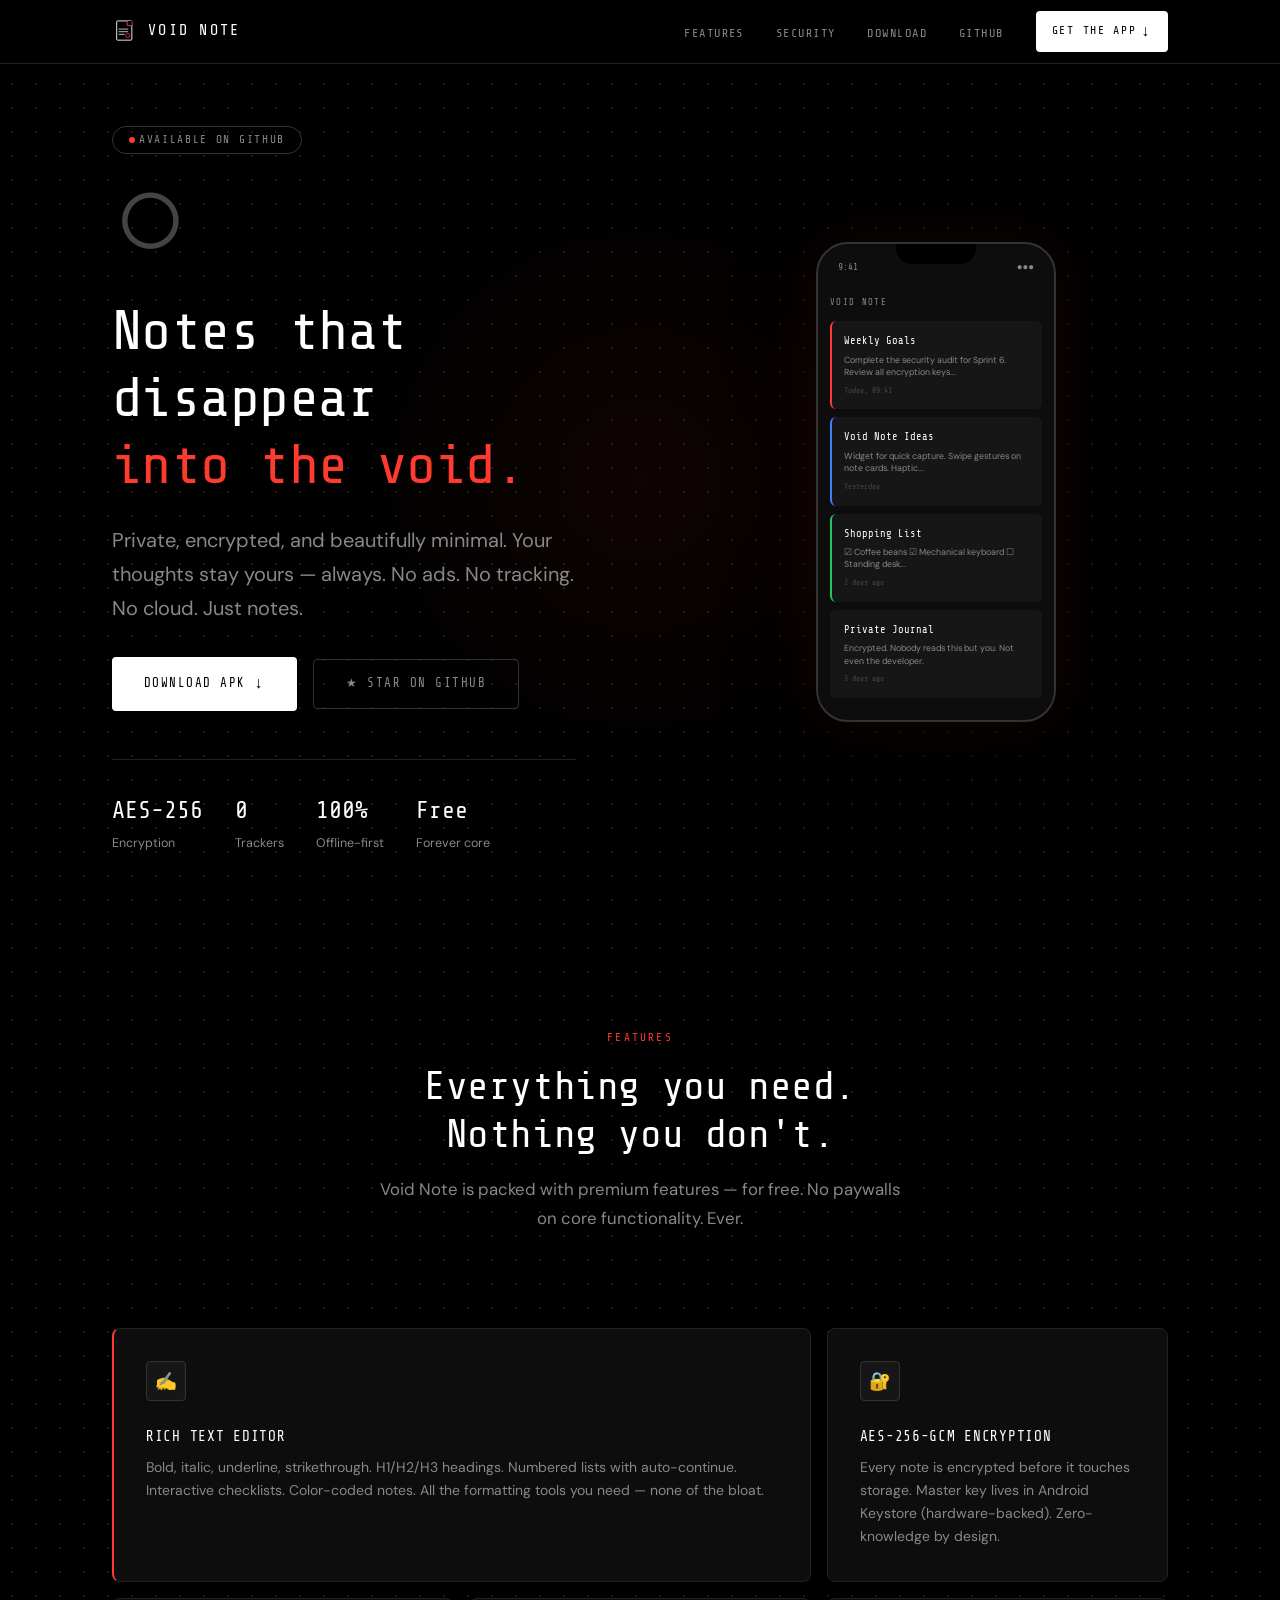
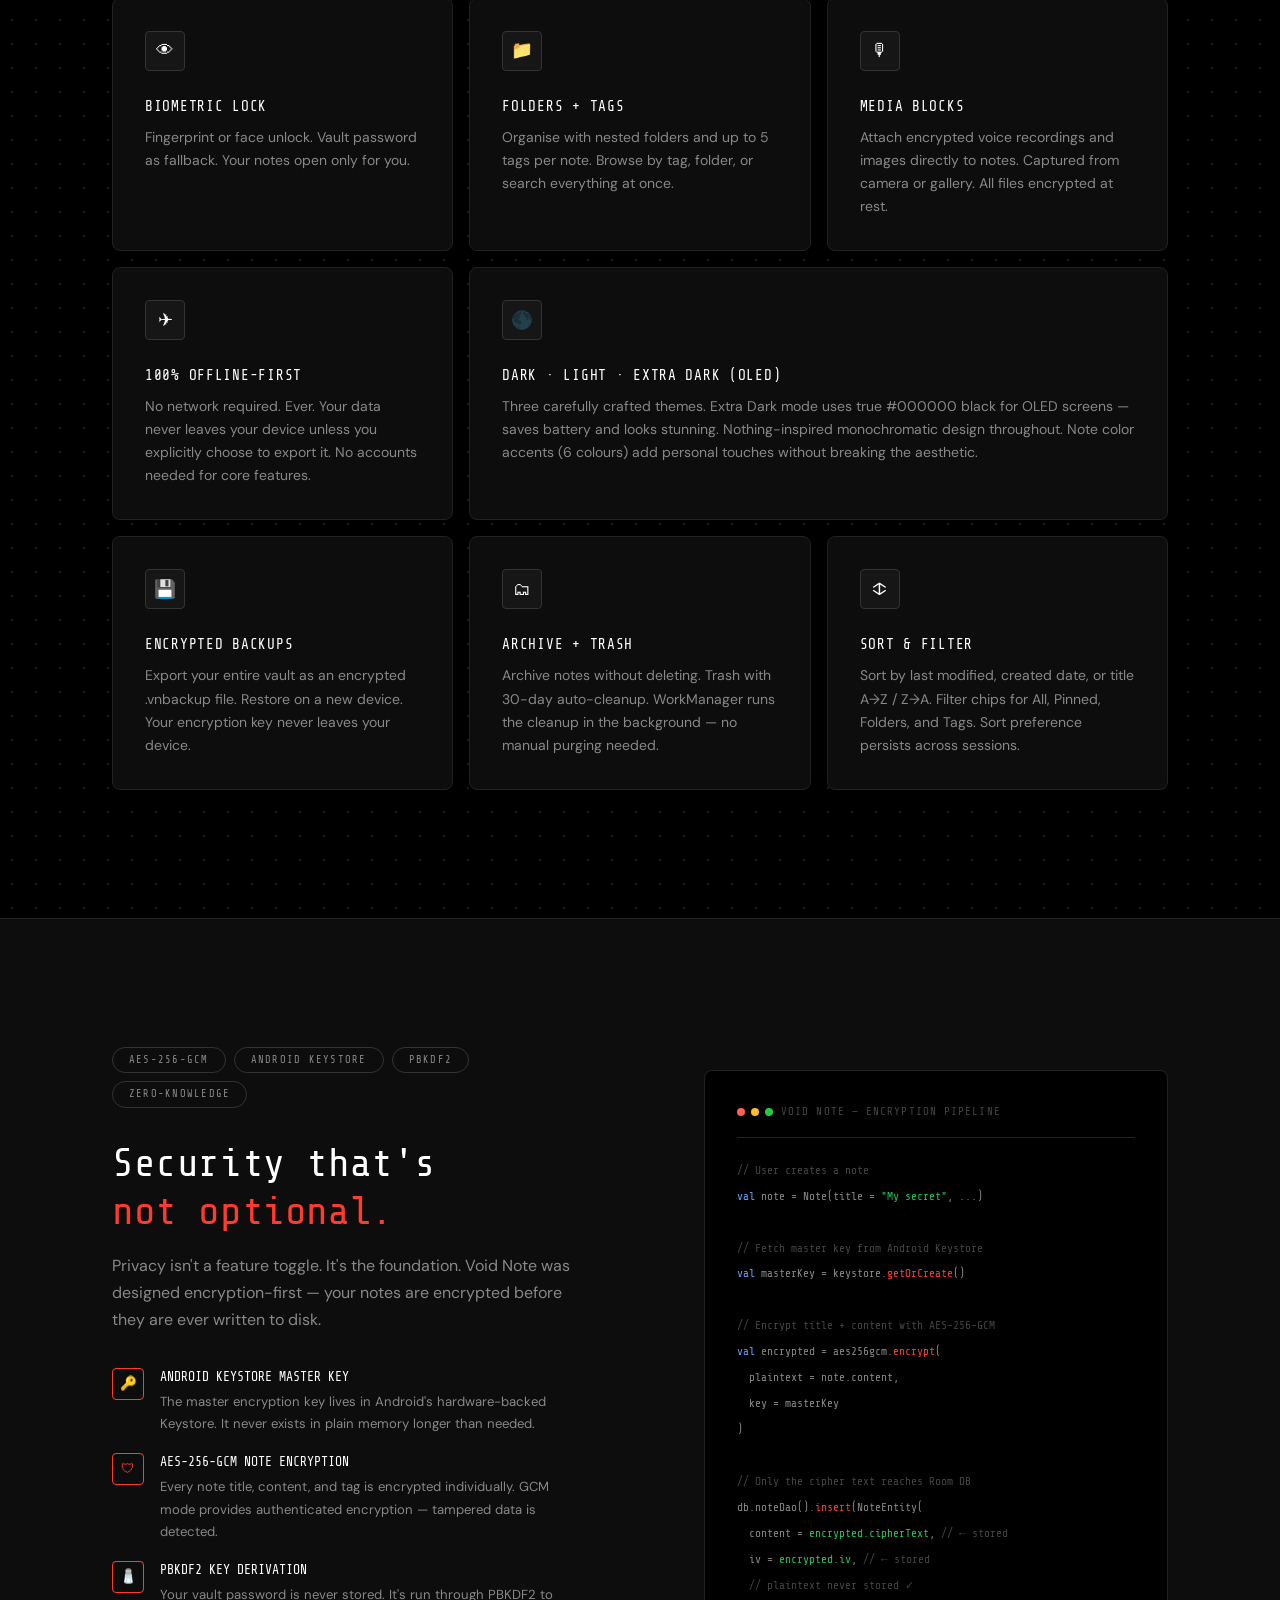
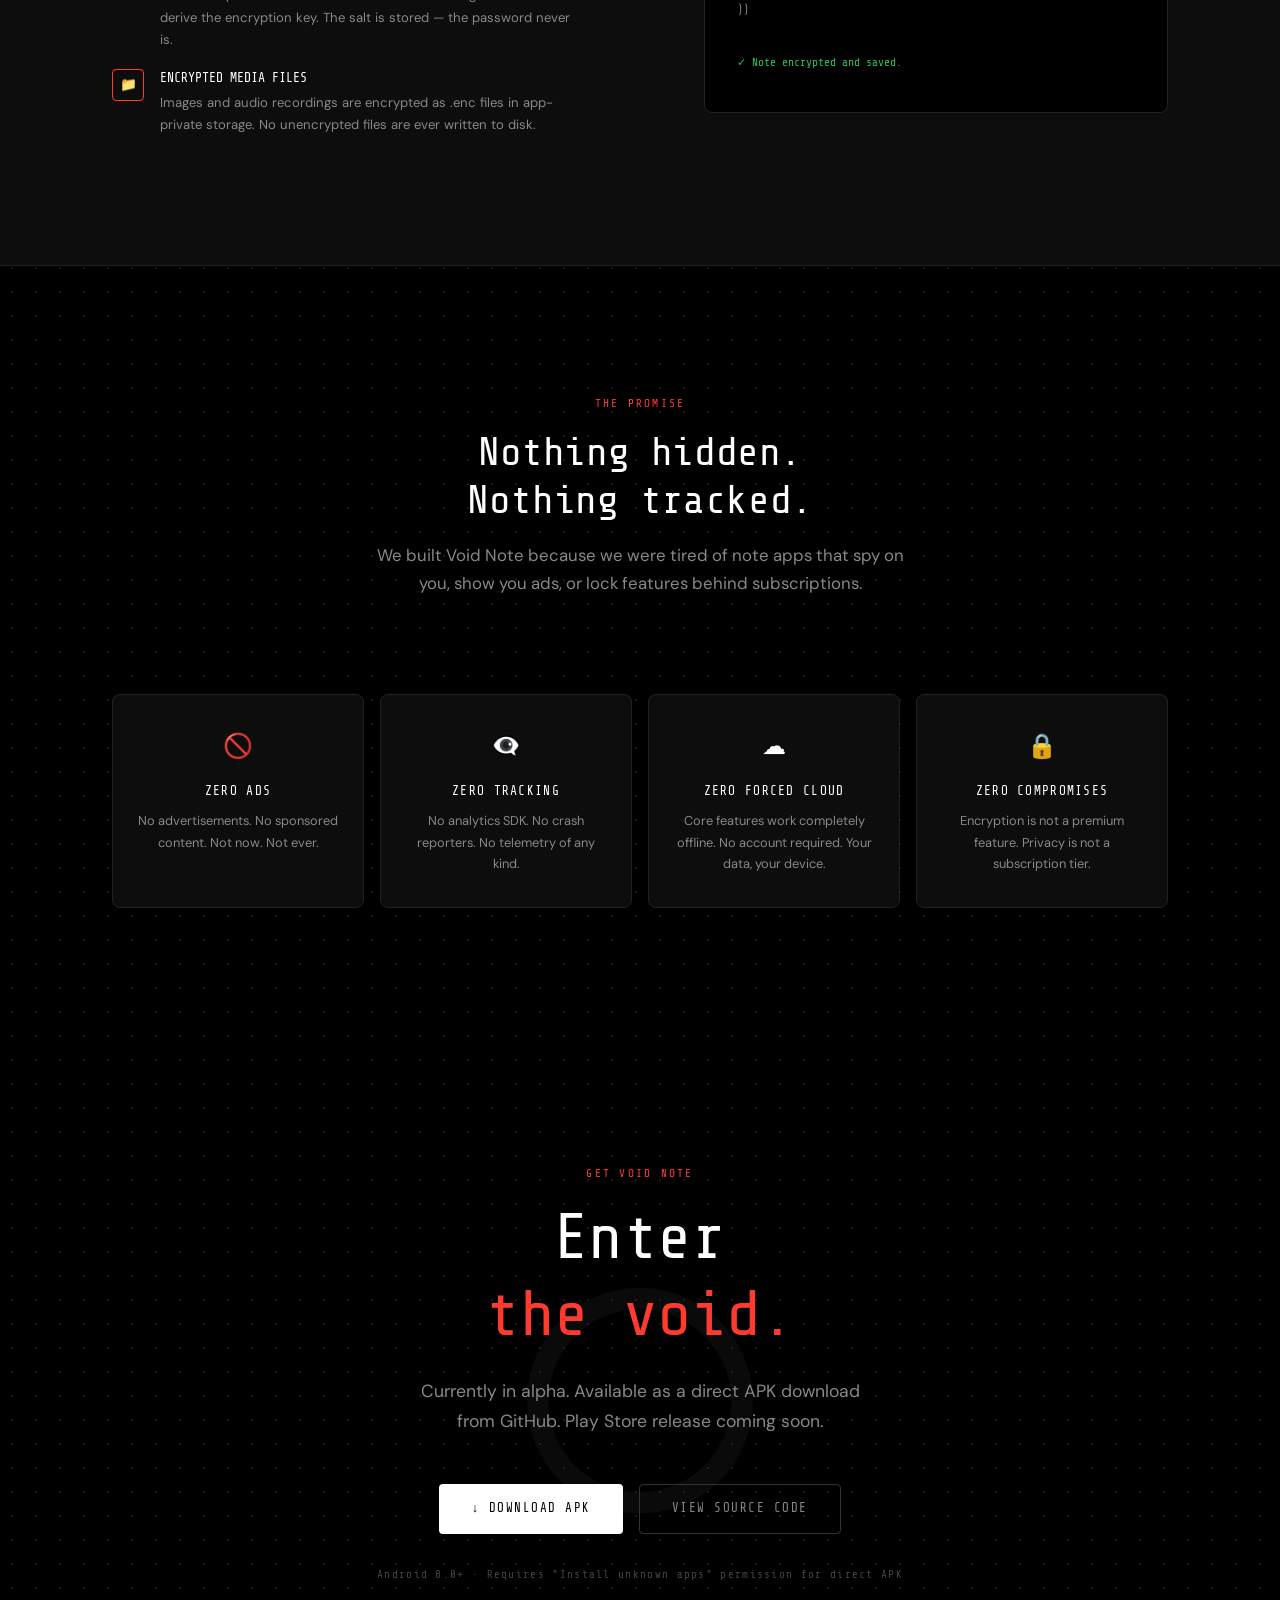
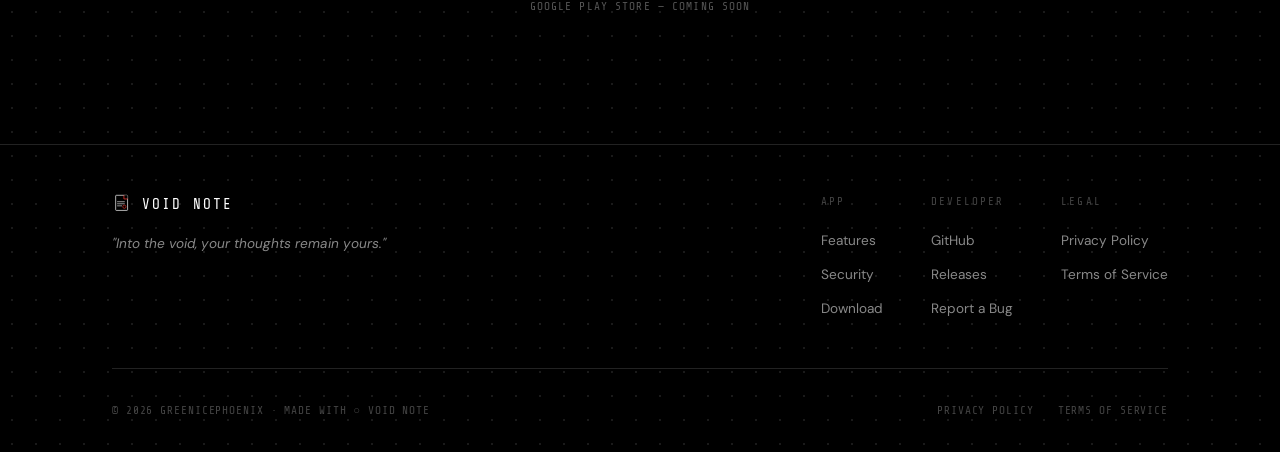
==== docs/index.html @ 7d229df0 "sprint9: Bug B6, B7 & B8 fixed" ====
<!DOCTYPE html>
<html lang="en">
<head>
  <!--
    VOID NOTE — Landing Page
    Author: GreenIcePhoenix
    Package: com.greenicephoenix.voidnote
    
    Design: Nothing-inspired — pure black, monochromatic, dot matrix headings.
    Font strategy:
      - Share Tech Mono (Google Fonts, free) → dot matrix heading aesthetic
      - DM Sans (Google Fonts, free) → clean readable body text
  -->
  <meta charset="UTF-8">
  <meta name="viewport" content="width=device-width, initial-scale=1.0">

  <!-- SEO: These are what appear in Google results -->
  <title>Void Note — Private, Encrypted Notes for Android</title>
  <meta name="description" content="Notes that disappear into the void. Secure, minimal, yours. AES-256 encrypted note-taking app with Nothing-inspired design. No ads. No tracking. Ever.">
  <meta name="keywords" content="encrypted notes, private notes, android notes app, secure notes, offline notes, void note">
  <meta name="author" content="GreenIcePhoenix">

  <!-- Open Graph: Controls how links look when shared on Twitter, WhatsApp, etc. -->
  <meta property="og:title" content="Void Note — Private, Encrypted Notes">
  <meta property="og:description" content="Notes that disappear into the void. AES-256 encrypted, zero tracking, minimal design.">
  <meta property="og:type" content="website">
  <meta property="og:url" content="https://voidnote.app">
  <!-- og:image — add a real screenshot later for better social sharing -->
  <!-- <meta property="og:image" content="https://voidnote.app/assets/og-image.png"> -->

  <!-- Theme color: sets the browser chrome color on Android -->
  <meta name="theme-color" content="#000000">

  <!-- Canonical URL: tells search engines the "official" URL to avoid duplicate content -->
  <link rel="canonical" href="https://voidnote.app">

  <!-- Fonts from Google Fonts — Share Tech Mono for dot matrix headings, DM Sans for body -->
  <link rel="preconnect" href="https://fonts.googleapis.com">
  <link rel="preconnect" href="https://fonts.gstatic.com" crossorigin>
  <link href="https://fonts.googleapis.com/css2?family=Share+Tech+Mono&family=DM+Sans:ital,opsz,wght@0,9..40,300;0,9..40,400;0,9..40,500;1,9..40,300&display=swap" rel="stylesheet">

  <!-- Our main stylesheet -->
  <link rel="stylesheet" href="style.css">
</head>
<body>

<!-- ================================================================
     NAVIGATION
     Fixed top bar. Blurs background content behind it (glassmorphism).
     ================================================================ -->
<nav class="nav" role="navigation" aria-label="Main navigation">
  <div class="nav__inner">

    <!-- Logo: Document icon + "VOID NOTE" text -->
    <a href="/" class="nav__logo" aria-label="Void Note home">
      <svg width="28" height="28" viewBox="0 0 96 96" fill="none" xmlns="http://www.w3.org/2000/svg" aria-hidden="true">
        <rect x="16" y="10" width="52" height="66" rx="3" fill="none" stroke="#FFFFFF" stroke-width="3"/>
        <polygon points="52,10 68,10 68,26" fill="#000000"/>
        <polyline points="52,10 52,26 68,26" fill="none" stroke="#FF3B30" stroke-width="3"/>
        <line x1="24" y1="38" x2="54" y2="38" stroke="#FFFFFF" stroke-width="2.5" stroke-linecap="round"/>
        <line x1="24" y1="47" x2="54" y2="47" stroke="#FFFFFF" stroke-width="2.5" stroke-linecap="round"/>
        <line x1="24" y1="56" x2="42" y2="56" stroke="#FFFFFF" stroke-width="2.5" stroke-linecap="round"/>
        <circle cx="54" cy="60" r="7" fill="none" stroke="#FF3B30" stroke-width="2.5"/>
      </svg>
      <span class="nav__logo-text">VOID NOTE</span>
    </a>

    <!-- Desktop nav links + CTA -->
    <ul class="nav__links" id="nav-links" role="list">
      <li><a href="#features" class="nav__link">FEATURES</a></li>
      <li><a href="#security" class="nav__link">SECURITY</a></li>
      <li><a href="#download" class="nav__link">DOWNLOAD</a></li>
      <li>
        <a href="https://github.com/NRoy9/VoidNote"
           class="nav__link"
           target="_blank"
           rel="noopener noreferrer">GITHUB</a>
      </li>
      <li>
        <a href="#download" class="nav__cta">
          GET THE APP <span class="btn__arrow">↓</span>
        </a>
      </li>
    </ul>

    <!-- Hamburger button — visible on mobile only -->
    <button class="nav__hamburger"
            id="hamburger"
            aria-label="Toggle menu"
            aria-expanded="false"
            aria-controls="nav-links">
      <span></span>
      <span></span>
      <span></span>
    </button>
  </div>
</nav>


<!-- ================================================================
     HERO SECTION
     The first thing users see. Communicates the core value proposition
     in under 5 seconds: private, minimal, beautiful.
     ================================================================ -->
<section class="hero" id="home">
  <div class="hero__inner">

    <!-- Left: Text content -->
    <div class="hero__content">

      <!-- "Alpha" status badge — honest about app maturity -->
      <div class="hero__eyebrow">
          <span class="badge">
            <span class="dot" aria-hidden="true"></span>
            <span id="hero-version-badge">LOADING...</span>
          </span>
      </div>

      <!-- Void symbol then headline -->
      <h1 class="hero__title">
        <span class="hero__void-symbol" aria-hidden="true">○</span>
        Notes that<br>disappear<br><span class="text-accent">into the void.</span>
      </h1>

      <p class="hero__tagline">
        Private, encrypted, and beautifully minimal.
        Your thoughts stay yours — always.
        No ads. No tracking. No cloud. Just notes.
      </p>

      <!-- Primary CTA + secondary GitHub link -->
      <div class="hero__actions">
        <a href="#download" class="btn btn--primary">
          DOWNLOAD APK <span class="btn__arrow">↓</span>
        </a>
        <a href="https://github.com/NRoy9/VoidNote"
           class="btn btn--ghost"
           target="_blank"
           rel="noopener noreferrer">
          ★ STAR ON GITHUB
        </a>
      </div>

      <!-- Trust stats -->
      <div class="hero__stats">
        <div>
          <div class="hero__stat-value">AES-256</div>
          <div class="hero__stat-label">Encryption</div>
        </div>
        <div>
          <div class="hero__stat-value">0</div>
          <div class="hero__stat-label">Trackers</div>
        </div>
        <div>
          <div class="hero__stat-value">100%</div>
          <div class="hero__stat-label">Offline-first</div>
        </div>
        <div>
          <div class="hero__stat-value">Free</div>
          <div class="hero__stat-label">Forever core</div>
        </div>
      </div>
    </div>

    <!-- Right: CSS phone mockup — shows what the app looks like -->
    <div class="hero__visual" aria-hidden="true">
      <div class="phone-mockup">
        <div class="phone-mockup__notch"></div>
        <div class="phone-mockup__status">
          <span>9:41</span>
          <span>●●●</span>
        </div>

        <!-- Simulated note list in the phone -->
        <div class="phone-mockup__content">
          <div style="font-family: 'Share Tech Mono', monospace; font-size: 0.55rem; letter-spacing: 0.15em; color: #888; margin-bottom: 8px; padding: 4px 0;">VOID NOTE</div>

          <div class="phone-note phone-note--accent">
            <div class="phone-note__title">Weekly Goals</div>
            <div class="phone-note__preview">Complete the security audit for Sprint 6. Review all encryption keys...</div>
            <div class="phone-note__meta">
              <span class="phone-note__time">Today, 09:41</span>
            </div>
          </div>

          <div class="phone-note phone-note--blue">
            <div class="phone-note__title">Void Note Ideas</div>
            <div class="phone-note__preview">Widget for quick capture. Swipe gestures on note cards. Haptic...</div>
            <div class="phone-note__meta">
              <span class="phone-note__time">Yesterday</span>
            </div>
          </div>

          <div class="phone-note phone-note--green">
            <div class="phone-note__title">Shopping List</div>
            <div class="phone-note__preview">☑ Coffee beans  ☑ Mechanical keyboard  ☐ Standing desk...</div>
            <div class="phone-note__meta">
              <span class="phone-note__time">2 days ago</span>
            </div>
          </div>

          <div class="phone-note">
            <div class="phone-note__title">Private Journal</div>
            <div class="phone-note__preview">Encrypted. Nobody reads this but you. Not even the developer.</div>
            <div class="phone-note__meta">
              <span class="phone-note__time">3 days ago</span>
            </div>
          </div>
        </div>
      </div>
    </div>

  </div>
</section>


<!-- ================================================================
     FEATURES SECTION
     A 3-column grid of feature cards covering the main app features.
     ================================================================ -->
<section class="section features" id="features">
  <div class="container">

    <div class="section__header">
      <p class="label section__label">FEATURES</p>
      <h2 class="section__title">Everything you need.<br>Nothing you don't.</h2>
      <p class="section__subtitle">
        Void Note is packed with premium features — for free.
        No paywalls on core functionality. Ever.
      </p>
    </div>

    <div class="features__grid">

      <!-- Wide card: Rich text editor -->
      <div class="feature-card feature-card--wide feature-card--highlighted animate-in">
        <div class="feature-card__icon">✍</div>
        <div class="feature-card__title">RICH TEXT EDITOR</div>
        <p class="feature-card__desc">
          Bold, italic, underline, strikethrough. H1/H2/H3 headings.
          Numbered lists with auto-continue. Interactive checklists.
          Color-coded notes. All the formatting tools you need — none of the bloat.
        </p>
      </div>

      <!-- AES Encryption -->
      <div class="feature-card animate-in">
        <div class="feature-card__icon">🔐</div>
        <div class="feature-card__title">AES-256-GCM ENCRYPTION</div>
        <p class="feature-card__desc">
          Every note is encrypted before it touches storage.
          Master key lives in Android Keystore (hardware-backed).
          Zero-knowledge by design.
        </p>
      </div>

      <!-- Biometric -->
      <div class="feature-card animate-in">
        <div class="feature-card__icon">👁</div>
        <div class="feature-card__title">BIOMETRIC LOCK</div>
        <p class="feature-card__desc">
          Fingerprint or face unlock. Vault password as fallback.
          Your notes open only for you.
        </p>
      </div>

      <!-- Folders + Tags -->
      <div class="feature-card animate-in">
        <div class="feature-card__icon">📁</div>
        <div class="feature-card__title">FOLDERS + TAGS</div>
        <p class="feature-card__desc">
          Organise with nested folders and up to 5 tags per note.
          Browse by tag, folder, or search everything at once.
        </p>
      </div>

      <!-- Media blocks -->
      <div class="feature-card animate-in">
        <div class="feature-card__icon">🎙</div>
        <div class="feature-card__title">MEDIA BLOCKS</div>
        <p class="feature-card__desc">
          Attach encrypted voice recordings and images directly to notes.
          Captured from camera or gallery. All files encrypted at rest.
        </p>
      </div>

      <!-- Offline-first -->
      <div class="feature-card animate-in">
        <div class="feature-card__icon">✈</div>
        <div class="feature-card__title">100% OFFLINE-FIRST</div>
        <p class="feature-card__desc">
          No network required. Ever. Your data never leaves your device unless
          you explicitly choose to export it. No accounts needed for core features.
        </p>
      </div>

      <!-- Wide card: Dark modes -->
      <div class="feature-card feature-card--wide animate-in">
        <div class="feature-card__icon">🌑</div>
        <div class="feature-card__title">DARK · LIGHT · EXTRA DARK (OLED)</div>
        <p class="feature-card__desc">
          Three carefully crafted themes. Extra Dark mode uses true #000000 black for OLED screens —
          saves battery and looks stunning. Nothing-inspired monochromatic design throughout.
          Note color accents (6 colours) add personal touches without breaking the aesthetic.
        </p>
      </div>

      <!-- Backup -->
      <div class="feature-card animate-in">
        <div class="feature-card__icon">💾</div>
        <div class="feature-card__title">ENCRYPTED BACKUPS</div>
        <p class="feature-card__desc">
          Export your entire vault as an encrypted .vnbackup file.
          Restore on a new device. Your encryption key never leaves your device.
        </p>
      </div>

      <!-- Trash + Archive -->
      <div class="feature-card animate-in">
        <div class="feature-card__icon">🗂</div>
        <div class="feature-card__title">ARCHIVE + TRASH</div>
        <p class="feature-card__desc">
          Archive notes without deleting. Trash with 30-day auto-cleanup.
          WorkManager runs the cleanup in the background — no manual purging needed.
        </p>
      </div>

      <!-- Sort -->
      <div class="feature-card animate-in">
        <div class="feature-card__icon">↕</div>
        <div class="feature-card__title">SORT &amp; FILTER</div>
        <p class="feature-card__desc">
          Sort by last modified, created date, or title A→Z / Z→A.
          Filter chips for All, Pinned, Folders, and Tags.
          Sort preference persists across sessions.
        </p>
      </div>

    </div>
  </div>
</section>


<!-- ================================================================
     SECURITY SECTION
     Deep dive on the encryption architecture. Builds developer trust.
     ================================================================ -->
<section class="section security" id="security">
  <div class="container">
    <div class="security__inner">

      <!-- Left: Text -->
      <div>
        <div class="security__badge-row">
          <span class="security__badge">AES-256-GCM</span>
          <span class="security__badge">ANDROID KEYSTORE</span>
          <span class="security__badge">PBKDF2</span>
          <span class="security__badge">ZERO-KNOWLEDGE</span>
        </div>

        <h2 class="security__title">
          Security that's<br><span class="text-accent">not optional.</span>
        </h2>

        <p class="security__desc">
          Privacy isn't a feature toggle. It's the foundation.
          Void Note was designed encryption-first — your notes are
          encrypted before they are ever written to disk.
        </p>

        <div class="security__specs">
          <div class="security__spec">
            <div class="security__spec-icon">🔑</div>
            <div>
              <div class="security__spec-title">ANDROID KEYSTORE MASTER KEY</div>
              <p class="security__spec-desc">
                The master encryption key lives in Android's hardware-backed Keystore.
                It never exists in plain memory longer than needed.
              </p>
            </div>
          </div>

          <div class="security__spec">
            <div class="security__spec-icon">🛡</div>
            <div>
              <div class="security__spec-title">AES-256-GCM NOTE ENCRYPTION</div>
              <p class="security__spec-desc">
                Every note title, content, and tag is encrypted individually.
                GCM mode provides authenticated encryption — tampered data is detected.
              </p>
            </div>
          </div>

          <div class="security__spec">
            <div class="security__spec-icon">🧂</div>
            <div>
              <div class="security__spec-title">PBKDF2 KEY DERIVATION</div>
              <p class="security__spec-desc">
                Your vault password is never stored. It's run through PBKDF2
                to derive the encryption key. The salt is stored — the password never is.
              </p>
            </div>
          </div>

          <div class="security__spec">
            <div class="security__spec-icon">📁</div>
            <div>
              <div class="security__spec-title">ENCRYPTED MEDIA FILES</div>
              <p class="security__spec-desc">
                Images and audio recordings are encrypted as .enc files
                in app-private storage. No unencrypted files are ever written to disk.
              </p>
            </div>
          </div>
        </div>
      </div>

      <!-- Right: Terminal visualization of encryption process -->
      <div class="security__visual" aria-label="Encryption process visualization" role="img">
        <div class="terminal__header">
          <div class="terminal__dots" aria-hidden="true">
            <div class="terminal__dot terminal__dot--red"></div>
            <div class="terminal__dot terminal__dot--yellow"></div>
            <div class="terminal__dot terminal__dot--green"></div>
          </div>
          <span class="terminal__title">VOID NOTE — ENCRYPTION PIPELINE</span>
        </div>

        <div class="terminal__line">
          <span class="t-dim">// User creates a note</span>
        </div>
        <div class="terminal__line">
          <span class="t-blue">val</span> note = Note(title = <span class="t-green">"My secret"</span>, ...)
        </div>
        <div class="terminal__line">&nbsp;</div>
        <div class="terminal__line">
          <span class="t-dim">// Fetch master key from Android Keystore</span>
        </div>
        <div class="terminal__line">
          <span class="t-blue">val</span> masterKey = keystore.<span class="t-accent">getOrCreate</span>()
        </div>
        <div class="terminal__line">&nbsp;</div>
        <div class="terminal__line">
          <span class="t-dim">// Encrypt title + content with AES-256-GCM</span>
        </div>
        <div class="terminal__line">
          <span class="t-blue">val</span> encrypted = aes256gcm.<span class="t-accent">encrypt</span>(
        </div>
        <div class="terminal__line">
          &nbsp;&nbsp;plaintext = note.content,
        </div>
        <div class="terminal__line">
          &nbsp;&nbsp;key = masterKey
        </div>
        <div class="terminal__line">)</div>
        <div class="terminal__line">&nbsp;</div>
        <div class="terminal__line">
          <span class="t-dim">// Only the cipher text reaches Room DB</span>
        </div>
        <div class="terminal__line">
          db.noteDao().<span class="t-accent">insert</span>(NoteEntity(
        </div>
        <div class="terminal__line">
          &nbsp;&nbsp;content = <span class="t-green">encrypted.cipherText</span>, <span class="t-dim">// ← stored</span>
        </div>
        <div class="terminal__line">
          &nbsp;&nbsp;iv = <span class="t-green">encrypted.iv</span>,      <span class="t-dim">// ← stored</span>
        </div>
        <div class="terminal__line">
          &nbsp;&nbsp;<span class="t-dim">// plaintext never stored ✓</span>
        </div>
        <div class="terminal__line">))</div>
        <div class="terminal__line">&nbsp;</div>
        <div class="terminal__line">
          <span class="t-green">✓ Note encrypted and saved.</span>
        </div>
      </div>

    </div>
  </div>
</section>


<!-- ================================================================
     PROMISE SECTION
     "Zero" promises — no ads, no tracking, no cloud, no compromise.
     The highest-converting section for privacy-conscious users.
     ================================================================ -->
<section class="section promise" id="promise">
  <div class="container">
    <div class="section__header">
      <p class="label section__label">THE PROMISE</p>
      <h2 class="section__title">Nothing hidden.<br>Nothing tracked.</h2>
      <p class="section__subtitle">
        We built Void Note because we were tired of note apps
        that spy on you, show you ads, or lock features behind subscriptions.
      </p>
    </div>

    <div class="promise__grid">
      <div class="promise__item animate-in">
        <div class="promise__icon" aria-hidden="true">🚫</div>
        <div class="promise__title">ZERO ADS</div>
        <p class="promise__desc">No advertisements. No sponsored content. Not now. Not ever.</p>
      </div>

      <div class="promise__item animate-in">
        <div class="promise__icon" aria-hidden="true">👁‍🗨</div>
        <div class="promise__title">ZERO TRACKING</div>
        <p class="promise__desc">No analytics SDK. No crash reporters. No telemetry of any kind.</p>
      </div>

      <div class="promise__item animate-in">
        <div class="promise__icon" aria-hidden="true">☁</div>
        <div class="promise__title">ZERO FORCED CLOUD</div>
        <p class="promise__desc">Core features work completely offline. No account required. Your data, your device.</p>
      </div>

      <div class="promise__item animate-in">
        <div class="promise__icon" aria-hidden="true">🔒</div>
        <div class="promise__title">ZERO COMPROMISES</div>
        <p class="promise__desc">Encryption is not a premium feature. Privacy is not a subscription tier.</p>
      </div>
    </div>
  </div>
</section>


<!-- ================================================================
     DOWNLOAD / CTA SECTION
     The primary conversion point of the page.
     ================================================================ -->
<section class="section download" id="download">
  <div class="container">
    <div class="download__inner">

      <p class="label" style="margin-bottom: 16px;">GET VOID NOTE</p>

      <h2 class="download__title">
        Enter<br><span class="text-accent">the void.</span>
      </h2>

      <p class="download__subtitle">
        Currently in alpha. Available as a direct APK download from GitHub.
        Play Store release coming soon.
      </p>

      <div class="download__actions">
        <!-- Primary: direct APK download — href and label set dynamically by JS -->
        <a id="download-btn"
           href="https://github.com/NRoy9/VoidNote/releases"
           class="btn btn--primary"
           target="_blank"
           rel="noopener noreferrer">
          ↓ DOWNLOAD APK
        </a>

        <!-- Secondary: View source -->
        <a href="https://github.com/NRoy9/VoidNote"
           class="btn btn--ghost"
           target="_blank"
           rel="noopener noreferrer">
          VIEW SOURCE CODE
        </a>
      </div>

      <!-- Installation note — updated dynamically by JS with live version -->
      <p class="download__note" id="download-version-note">
        Android 8.0+ · Requires "Install unknown apps" permission for direct APK
      </p>

      <!-- Play Store coming soon notice -->
      <p style="margin-top: 12px; font-family: 'Share Tech Mono', monospace; font-size: 0.7rem; letter-spacing: 0.1em; color: #555;">
        GOOGLE PLAY STORE — COMING SOON
      </p>
    </div>
  </div>
</section>


<!-- ================================================================
     FOOTER
     Links, legal, attribution.
     ================================================================ -->
<footer class="footer" role="contentinfo">
  <div class="container">
    <div class="footer__inner">

      <!-- Brand -->
      <div class="footer__brand">
        <div class="footer__logo">
          <svg width="22" height="22" viewBox="0 0 96 96" fill="none" xmlns="http://www.w3.org/2000/svg" aria-hidden="true">
            <rect x="16" y="10" width="52" height="66" rx="3" fill="none" stroke="#FFFFFF" stroke-width="3"/>
            <polygon points="52,10 68,10 68,26" fill="#000000"/>
            <polyline points="52,10 52,26 68,26" fill="none" stroke="#FF3B30" stroke-width="3"/>
            <line x1="24" y1="38" x2="54" y2="38" stroke="#FFFFFF" stroke-width="2.5" stroke-linecap="round"/>
            <line x1="24" y1="47" x2="54" y2="47" stroke="#FFFFFF" stroke-width="2.5" stroke-linecap="round"/>
            <line x1="24" y1="56" x2="42" y2="56" stroke="#FFFFFF" stroke-width="2.5" stroke-linecap="round"/>
            <circle cx="54" cy="60" r="7" fill="none" stroke="#FF3B30" stroke-width="2.5"/>
          </svg>
          <span class="footer__logo-text">VOID NOTE</span>
        </div>
        <p class="footer__tagline">"Into the void, your thoughts remain yours."</p>
      </div>

      <!-- Link columns -->
      <div class="footer__links">

        <div>
          <p class="footer__col-title">APP</p>
          <ul class="footer__col-links" role="list">
            <li><a href="#features" class="footer__col-link">Features</a></li>
            <li><a href="#security" class="footer__col-link">Security</a></li>
            <li><a href="#download" class="footer__col-link">Download</a></li>
          </ul>
        </div>

        <div>
          <p class="footer__col-title">DEVELOPER</p>
          <ul class="footer__col-links" role="list">
            <li>
              <a href="https://github.com/NRoy9/VoidNote"
                 class="footer__col-link"
                 target="_blank"
                 rel="noopener noreferrer">GitHub</a>
            </li>
            <li>
              <a href="https://github.com/NRoy9/VoidNote/releases"
                 class="footer__col-link"
                 target="_blank"
                 rel="noopener noreferrer">Releases</a>
            </li>
            <li>
              <a href="https://github.com/NRoy9/VoidNote/issues"
                 class="footer__col-link"
                 target="_blank"
                 rel="noopener noreferrer">Report a Bug</a>
            </li>
          </ul>
        </div>

        <div>
          <p class="footer__col-title">LEGAL</p>
          <ul class="footer__col-links" role="list">
            <li><a href="privacy-policy.html" class="footer__col-link">Privacy Policy</a></li>
            <li><a href="terms-of-service.html" class="footer__col-link">Terms of Service</a></li>
          </ul>
        </div>
      </div>
    </div>

    <!-- Bottom bar: copyright + legal links -->
    <div class="footer__bottom">
      <p class="footer__copy">
        © 2026 GREENICEPHOENIX · MADE WITH ○ VOID NOTE
      </p>
      <nav class="footer__legal" aria-label="Legal navigation">
        <a href="privacy-policy.html" class="footer__legal-link">PRIVACY POLICY</a>
        <a href="terms-of-service.html" class="footer__legal-link">TERMS OF SERVICE</a>
      </nav>
    </div>
  </div>
</footer>


<!-- ================================================================
     JAVASCRIPT
     1. GitHub release fetcher — populates version badge, download URL,
        and version note dynamically from the latest GitHub release.
     2. Mobile nav hamburger toggle
     3. Scroll animation (Intersection Observer — no library needed)
     ================================================================ -->
<script>
  // ── 1. GITHUB RELEASE FETCHER ─────────────────────────────────────────
  //
  // Calls the public GitHub Releases API on page load to get:
  //   - tag_name  → displayed in the hero badge and version note
  //   - assets[]  → we find the .apk asset and use its browser_download_url
  //                 so the Download button goes straight to the file, not
  //                 to the releases page.
  //
  // FALLBACK: if the API call fails (offline, rate-limited, no APK asset
  // attached yet), the button keeps its default href (the releases page)
  // and the badge shows a sensible static label. Nothing breaks.
  //
  // GitHub's unauthenticated API rate limit is 60 requests/hour per IP —
  // more than enough for a marketing page.

  (async function fetchLatestRelease() {
    const REPO          = 'NRoy9/VoidNote';
    const API_URL       = `https://api.github.com/repos/${REPO}/releases/latest`;
    const FALLBACK_URL  = `https://github.com/${REPO}/releases`;

    const badgeEl      = document.getElementById('hero-version-badge');
    const downloadBtn  = document.getElementById('download-btn');
    const versionNote  = document.getElementById('download-version-note');

    try {
      const res  = await fetch(API_URL, {
        headers: { 'Accept': 'application/vnd.github+json' }
      });

      if (!res.ok) throw new Error(`GitHub API ${res.status}`);

      const data    = await res.json();
      const tag     = data.tag_name || '';                 // e.g. "v1.0.1"
      const version = tag.replace(/^v/, '');              // e.g. "1.0.1"
      const assets  = data.assets || [];

      // Find the APK asset — any asset whose name ends in ".apk"
      const apkAsset = assets.find(a => a.name.endsWith('.apk'));
      const apkUrl   = apkAsset ? apkAsset.browser_download_url : null;

      // Update hero badge
      if (badgeEl && version) {
        badgeEl.textContent = `V${version.toUpperCase()} — AVAILABLE ON GITHUB`;
      }

      // Update download button
      if (downloadBtn) {
        if (apkUrl) {
          // Direct APK download — no extra click needed
          downloadBtn.href             = apkUrl;
          downloadBtn.textContent      = `↓ DOWNLOAD APK  v${version}`;
          // Remove target="_blank" so the browser triggers a download directly
          downloadBtn.removeAttribute('target');
          downloadBtn.removeAttribute('rel');
        } else {
          // No APK asset found — fall back to releases page but update label
          downloadBtn.href        = data.html_url || FALLBACK_URL;
          downloadBtn.textContent = version
            ? `↓ DOWNLOAD  v${version}`
            : '↓ DOWNLOAD APK';
        }
      }

      // Update version note below the button
      if (versionNote && version) {
        versionNote.textContent =
          `v${version} · Android 8.0+ · Requires "Install unknown apps" permission for direct APK`;
      }

    } catch (err) {
      // Silent fallback — button already points to releases page by default.
      // Badge shows a static label so the page still looks finished.
      console.warn('Version fetch failed (non-critical):', err.message);
      if (badgeEl) badgeEl.textContent = 'AVAILABLE ON GITHUB';
      if (versionNote) {
        versionNote.textContent =
          'Android 8.0+ · Requires "Install unknown apps" permission for direct APK';
      }
    }
  })();


  // ── 2. MOBILE NAV HAMBURGER ────────────────────────────────────────
  const hamburger = document.getElementById('hamburger');
  const navLinks  = document.getElementById('nav-links');

  hamburger.addEventListener('click', () => {
    const isOpen = navLinks.classList.toggle('open');
    hamburger.setAttribute('aria-expanded', isOpen.toString());
  });

  navLinks.querySelectorAll('.nav__link').forEach(link => {
    link.addEventListener('click', () => {
      navLinks.classList.remove('open');
      hamburger.setAttribute('aria-expanded', 'false');
    });
  });


  // ── 3. SCROLL ANIMATIONS (Intersection Observer) ──────────────────
  const observer = new IntersectionObserver(
    (entries) => {
      entries.forEach((entry, index) => {
        if (entry.isIntersecting) {
          setTimeout(() => {
            entry.target.classList.add('visible');
          }, index * 80);
          observer.unobserve(entry.target);
        }
      });
    },
    {
      threshold: 0.1,
      rootMargin: '0px 0px -40px 0px'
    }
  );

  document.querySelectorAll('.animate-in').forEach(el => observer.observe(el));
</script>

</body>
</html>
---- docs/style.css ----
/* ============================================================
   VOID NOTE — Global Stylesheet
   Nothing-inspired design: pure black, white, red accent, dot matrix typography
   
   FILE STRUCTURE:
   1. CSS Custom Properties (design tokens)
   2. Reset & Base
   3. Typography
   4. Layout Utilities
   5. Navigation
   6. Hero Section
   7. Feature Cards
   8. Security Section
   9. Download CTA
   10. Footer
   11. Policy Pages (Privacy / Terms)
   12. Animations
   13. Responsive (Mobile)
   ============================================================ */


/* ============================================================
   1. CSS CUSTOM PROPERTIES — Design Tokens
   All colors, spacing, font sizes live here.
   Change a value here → changes everywhere automatically.
   ============================================================ */
:root {
  /* Colors — Nothing-inspired monochromatic palette */
  --color-bg:           #000000;    /* True OLED black background */
  --color-surface:      #0D0D0D;    /* Slightly lifted surface for cards */
  --color-surface-2:    #161616;    /* Second-level surface (hover states) */
  --color-border:       #222222;    /* Subtle borders */
  --color-border-light: #333333;    /* Slightly more visible borders */
  --color-text:         #FFFFFF;    /* Primary text — pure white */
  --color-text-muted:   #888888;    /* Secondary text — muted gray */
  --color-text-faint:   #444444;    /* Very faint text, decorative */
  --color-accent:       #FF3B30;    /* Void Note signature red (matches app VoidAccent) */
  --color-accent-dim:   rgba(255, 59, 48, 0.12); /* Accent as subtle glow/fill */

  /* Typography */
  --font-mono:    'Share Tech Mono', 'Courier New', monospace;  /* Dot matrix feel — used for headings, brand */
  --font-body:    'DM Sans', 'Helvetica Neue', sans-serif;      /* Clean, readable body text */
  
  /* Spacing — 8px grid (matches Android app's 8dp grid) */
  --space-xs:   4px;
  --space-sm:   8px;
  --space-md:   16px;
  --space-lg:   24px;
  --space-xl:   32px;
  --space-xxl:  48px;
  --space-3xl:  64px;
  --space-4xl:  96px;
  --space-5xl:  128px;

  /* Layout */
  --max-width:        1120px;
  --nav-height:       64px;
  --border-radius:    4px;          /* Minimal radius — geometric Nothing aesthetic */
  --border-radius-lg: 8px;

  /* Transitions */
  --transition-fast:  150ms ease;
  --transition-base:  250ms ease;
  --transition-slow:  400ms ease;
}


/* ============================================================
   2. RESET & BASE
   Strips browser defaults for a clean slate.
   ============================================================ */
*, *::before, *::after {
  box-sizing: border-box;
  margin: 0;
  padding: 0;
}

html {
  scroll-behavior: smooth;
  font-size: 16px;
  -webkit-text-size-adjust: 100%;
}

body {
  background-color: var(--color-bg);
  color: var(--color-text);
  font-family: var(--font-body);
  font-size: 1rem;
  line-height: 1.6;
  min-height: 100vh;
  overflow-x: hidden;
  /* Subtle dot grid background — the signature Nothing texture */
  background-image: radial-gradient(circle, #1a1a1a 1px, transparent 1px);
  background-size: 24px 24px;
}

a {
  color: inherit;
  text-decoration: none;
}

img {
  display: block;
  max-width: 100%;
}

ul, ol {
  list-style: none;
}

button {
  cursor: pointer;
  border: none;
  background: none;
  font-family: inherit;
}


/* ============================================================
   3. TYPOGRAPHY
   Using Share Tech Mono for the "dot matrix" heading aesthetic,
   DM Sans for readable body text.
   ============================================================ */
h1, h2, h3, h4, h5 {
  font-family: var(--font-mono);
  font-weight: 400;               /* Mono fonts look better at regular weight */
  letter-spacing: -0.01em;
  line-height: 1.2;
}

h1 { font-size: clamp(2rem, 5vw, 3.5rem); }
h2 { font-size: clamp(1.5rem, 3.5vw, 2.5rem); }
h3 { font-size: clamp(1.1rem, 2.5vw, 1.5rem); }

p {
  color: var(--color-text-muted);
  line-height: 1.7;
}

/* Accent text — the red highlight */
.text-accent { color: var(--color-accent); }
.text-muted  { color: var(--color-text-muted); }
.text-faint  { color: var(--color-text-faint); }

/* Mono label — small dot-matrix caps used for section labels */
.label {
  font-family: var(--font-mono);
  font-size: 0.7rem;
  letter-spacing: 0.2em;
  text-transform: uppercase;
  color: var(--color-accent);
}


/* ============================================================
   4. LAYOUT UTILITIES
   ============================================================ */
.container {
  max-width: var(--max-width);
  margin: 0 auto;
  padding: 0 var(--space-xl);
}

.section {
  padding: var(--space-5xl) 0;
}

.section--tight {
  padding: var(--space-4xl) 0;
}

/* Divider line — used between sections */
.divider {
  width: 100%;
  height: 1px;
  background: var(--color-border);
}

/* Badge — small pill label */
.badge {
  display: inline-flex;
  align-items: center;
  gap: var(--space-xs);
  padding: var(--space-xs) var(--space-md);
  border: 1px solid var(--color-border-light);
  border-radius: 100px;
  font-family: var(--font-mono);
  font-size: 0.7rem;
  letter-spacing: 0.15em;
  color: var(--color-text-muted);
}

.badge .dot {
  width: 6px;
  height: 6px;
  border-radius: 50%;
  background: var(--color-accent);
  animation: pulse-dot 2s infinite;
}


/* ============================================================
   5. NAVIGATION
   Fixed top nav with blur effect and subtle border.
   ============================================================ */
.nav {
  position: fixed;
  top: 0;
  left: 0;
  right: 0;
  height: var(--nav-height);
  z-index: 100;
  border-bottom: 1px solid var(--color-border);
  /* Glassmorphism effect — subtle backdrop blur */
  background: rgba(0, 0, 0, 0.85);
  backdrop-filter: blur(12px);
  -webkit-backdrop-filter: blur(12px);
}

.nav__inner {
  max-width: var(--max-width);
  margin: 0 auto;
  padding: 0 var(--space-xl);
  height: 100%;
  display: flex;
  align-items: center;
  justify-content: space-between;
}

/* Logo — dot matrix styled brand mark */
.nav__logo {
  display: flex;
  align-items: center;
  gap: var(--space-sm);
}

.nav__logo-mark {
  width: 28px;
  height: 28px;
  border: 2px solid var(--color-text);
  border-radius: 50%;
  display: flex;
  align-items: center;
  justify-content: center;
  position: relative;
}

/* Inner dot of the void circle */
.nav__logo-mark::after {
  content: '';
  width: 6px;
  height: 6px;
  background: var(--color-accent);
  border-radius: 50%;
}

.nav__logo-text {
  font-family: var(--font-mono);
  font-size: 0.95rem;
  letter-spacing: 0.15em;
  color: var(--color-text);
}

.nav__links {
  display: flex;
  align-items: center;
  gap: var(--space-xl);
}

.nav__link {
  font-family: var(--font-mono);
  font-size: 0.75rem;
  letter-spacing: 0.12em;
  color: var(--color-text-muted);
  transition: color var(--transition-fast);
}

.nav__link:hover {
  color: var(--color-text);
}

.nav__cta {
  display: inline-flex;
  align-items: center;
  gap: var(--space-xs);
  padding: var(--space-sm) var(--space-md);
  background: var(--color-text);
  color: var(--color-bg);
  font-family: var(--font-mono);
  font-size: 0.72rem;
  letter-spacing: 0.15em;
  border-radius: var(--border-radius);
  transition: opacity var(--transition-fast);
}

.nav__cta:hover {
  opacity: 0.85;
}

/* Mobile hamburger — hidden on desktop */
.nav__hamburger {
  display: none;
  flex-direction: column;
  gap: 5px;
  padding: var(--space-sm);
}

.nav__hamburger span {
  display: block;
  width: 20px;
  height: 1.5px;
  background: var(--color-text);
  transition: transform var(--transition-base);
}


/* ============================================================
   6. HERO SECTION
   Full viewport height, centered. The "first impression."
   ============================================================ */
.hero {
  min-height: 100vh;
  display: flex;
  align-items: center;
  padding-top: var(--nav-height);
  position: relative;
  overflow: hidden;
}

/* Decorative red glow in background */
.hero::before {
  content: '';
  position: absolute;
  top: 20%;
  left: 50%;
  transform: translateX(-50%);
  width: 600px;
  height: 600px;
  background: radial-gradient(circle, rgba(255, 59, 48, 0.06) 0%, transparent 70%);
  pointer-events: none;
}

.hero__inner {
  max-width: var(--max-width);
  margin: 0 auto;
  padding: 0 var(--space-xl);
  width: 100%;
  display: grid;
  grid-template-columns: 1fr 1fr;
  gap: var(--space-5xl);
  align-items: center;
}

.hero__content {
  /* Stagger animation applied via JS */
}

.hero__eyebrow {
  margin-top: 15px;
  opacity: 0;
  animation: fade-up 0.6s ease forwards 0.2s;
}

.hero__title {
  margin-bottom: var(--space-lg);
  opacity: 0;
  animation: fade-up 0.6s ease forwards 0.4s;
}

/* The large "○" character — the void symbol */
.hero__void-symbol {
  display: block;
  font-family: var(--font-mono);
  font-size: clamp(4rem, 10vw, 8rem);
  line-height: 1;
  color: var(--color-text-faint);
  margin-bottom: var(--space-md);
  letter-spacing: -0.05em;
}

.hero__tagline {
  font-size: clamp(1rem, 2.5vw, 1.25rem);
  color: var(--color-text-muted);
  margin-bottom: var(--space-xl);
  opacity: 0;
  animation: fade-up 0.6s ease forwards 0.5s;
  max-width: 480px;
}

.hero__actions {
  display: flex;
  align-items: center;
  gap: var(--space-md);
  flex-wrap: wrap;
  opacity: 0;
  animation: fade-up 0.6s ease forwards 0.65s;
}

/* Stats row under CTA */
.hero__stats {
  display: flex;
  gap: var(--space-xl);
  margin-top: var(--space-xxl);
  padding-top: var(--space-xl);
  border-top: 1px solid var(--color-border);
  opacity: 0;
  animation: fade-up 0.6s ease forwards 0.8s;
}

.hero__stat-value {
  font-family: var(--font-mono);
  font-size: 1.5rem;
  color: var(--color-text);
}

.hero__stat-label {
  font-size: 0.78rem;
  color: var(--color-text-muted);
  margin-top: var(--space-xs);
}

/* Right side: Phone mockup */
.hero__visual {
  display: flex;
  justify-content: center;
  align-items: center;
  opacity: 0;
  animation: fade-in 0.8s ease forwards 0.5s;
}

/* CSS phone mockup — no images needed */
.phone-mockup {
  width: 240px;
  height: 480px;
  border: 2px solid var(--color-border-light);
  border-radius: 32px;
  background: var(--color-surface);
  position: relative;
  overflow: hidden;
  box-shadow: 0 0 60px rgba(255, 59, 48, 0.08), 0 40px 80px rgba(0,0,0,0.6);
}

/* Status bar */
.phone-mockup__status {
  display: flex;
  justify-content: space-between;
  padding: 16px 20px 8px;
  font-family: var(--font-mono);
  font-size: 0.6rem;
  color: var(--color-text-muted);
}

/* Simulated note list in the mockup */
.phone-mockup__content {
  padding: 8px 12px;
}

.phone-note {
  padding: 12px;
  margin-bottom: 8px;
  background: var(--color-surface-2);
  border-radius: 6px;
  border-left: 2px solid transparent;
}

.phone-note--accent { border-left-color: var(--color-accent); }
.phone-note--blue   { border-left-color: #3B82F6; }
.phone-note--green  { border-left-color: #22C55E; }

.phone-note__title {
  font-family: var(--font-mono);
  font-size: 0.65rem;
  color: var(--color-text);
  margin-bottom: 4px;
}

.phone-note__preview {
  font-size: 0.55rem;
  color: var(--color-text-muted);
  line-height: 1.4;
}

.phone-note__meta {
  display: flex;
  justify-content: space-between;
  margin-top: 6px;
}

.phone-note__time {
  font-family: var(--font-mono);
  font-size: 0.5rem;
  color: var(--color-text-faint);
}

/* Notch decoration at top of phone */
.phone-mockup__notch {
  position: absolute;
  top: 0;
  left: 50%;
  transform: translateX(-50%);
  width: 80px;
  height: 20px;
  background: var(--color-bg);
  border-radius: 0 0 16px 16px;
}


/* ============================================================
   7. BUTTONS
   Two variants: primary (white fill) and ghost (outline).
   ============================================================ */
.btn {
  display: inline-flex;
  align-items: center;
  justify-content: center;
  gap: var(--space-sm);
  padding: 14px var(--space-xl);
  font-family: var(--font-mono);
  font-size: 0.78rem;
  letter-spacing: 0.12em;
  border-radius: var(--border-radius);
  transition: all var(--transition-fast);
  white-space: nowrap;
}

.btn--primary {
  background: var(--color-text);
  color: var(--color-bg);
}

.btn--primary:hover {
  background: #DDDDDD;
  transform: translateY(-1px);
}

.btn--ghost {
  background: transparent;
  color: var(--color-text-muted);
  border: 1px solid var(--color-border-light);
}

.btn--ghost:hover {
  color: var(--color-text);
  border-color: var(--color-text);
}

.btn--accent {
  background: var(--color-accent);
  color: var(--color-text);
}

.btn--accent:hover {
  background: #E0352B;
  transform: translateY(-1px);
}

/* Arrow icon in button */
.btn__arrow {
  font-size: 1rem;
  transition: transform var(--transition-fast);
}

.btn:hover .btn__arrow {
  transform: translateX(3px);
}


/* ============================================================
   8. FEATURES SECTION
   3-column grid of feature cards.
   Each card has an icon, title, and description.
   ============================================================ */
.features {
  background: transparent;
}

.section__header {
  text-align: center;
  margin-bottom: var(--space-4xl);
}

.section__label {
  margin-bottom: var(--space-md);
}

.section__title {
  margin-bottom: var(--space-md);
}

.section__subtitle {
  max-width: 540px;
  margin: 0 auto;
  font-size: 1.05rem;
}

/* Feature grid — 3 columns on desktop */
.features__grid {
  display: grid;
  grid-template-columns: repeat(3, 1fr);
  gap: var(--space-md);
}

.feature-card {
  padding: var(--space-xl);
  border: 1px solid var(--color-border);
  border-radius: var(--border-radius-lg);
  background: var(--color-surface);
  transition: border-color var(--transition-base), transform var(--transition-base), background var(--transition-base);
  position: relative;
  overflow: hidden;
}

.feature-card:hover {
  border-color: var(--color-border-light);
  background: var(--color-surface-2);
  transform: translateY(-2px);
}

/* Subtle top-edge highlight on hover */
.feature-card::before {
  content: '';
  position: absolute;
  top: 0;
  left: 0;
  right: 0;
  height: 1px;
  background: linear-gradient(90deg, transparent, var(--color-accent), transparent);
  opacity: 0;
  transition: opacity var(--transition-base);
}

.feature-card:hover::before {
  opacity: 0.6;
}

/* Icon box */
.feature-card__icon {
  width: 40px;
  height: 40px;
  border: 1px solid var(--color-border-light);
  border-radius: var(--border-radius);
  display: flex;
  align-items: center;
  justify-content: center;
  font-size: 1.1rem;
  margin-bottom: var(--space-lg);
  background: var(--color-surface-2);
}

.feature-card__title {
  font-family: var(--font-mono);
  font-size: 0.9rem;
  color: var(--color-text);
  margin-bottom: var(--space-sm);
  letter-spacing: 0.05em;
}

.feature-card__desc {
  font-size: 0.875rem;
  color: var(--color-text-muted);
  line-height: 1.65;
}

/* Wide feature card — spans 2 columns */
.feature-card--wide {
  grid-column: span 2;
}

/* Feature card with accent left border */
.feature-card--highlighted {
  border-left: 2px solid var(--color-accent);
}


/* ============================================================
   9. SECURITY SECTION
   Full-width dark block emphasizing encryption.
   ============================================================ */
.security {
  background: var(--color-surface);
  border-top: 1px solid var(--color-border);
  border-bottom: 1px solid var(--color-border);
}

.security__inner {
  display: grid;
  grid-template-columns: 1fr 1fr;
  gap: var(--space-5xl);
  align-items: center;
}

.security__badge-row {
  display: flex;
  gap: var(--space-sm);
  flex-wrap: wrap;
  margin-bottom: var(--space-xl);
}

.security__badge {
  padding: var(--space-xs) var(--space-md);
  border: 1px solid var(--color-border-light);
  border-radius: 100px;
  font-family: var(--font-mono);
  font-size: 0.65rem;
  letter-spacing: 0.12em;
  color: var(--color-text-muted);
}

.security__title {
  margin-bottom: var(--space-md);
}

.security__desc {
  margin-bottom: var(--space-xl);
  font-size: 1rem;
}

/* Encryption spec list */
.security__specs {
  display: flex;
  flex-direction: column;
  gap: var(--space-md);
}

.security__spec {
  display: flex;
  gap: var(--space-md);
  align-items: flex-start;
}

.security__spec-icon {
  width: 32px;
  height: 32px;
  flex-shrink: 0;
  border: 1px solid var(--color-accent);
  border-radius: var(--border-radius);
  display: flex;
  align-items: center;
  justify-content: center;
  font-size: 0.85rem;
  color: var(--color-accent);
  margin-top: 2px;
}

.security__spec-title {
  font-family: var(--font-mono);
  font-size: 0.82rem;
  color: var(--color-text);
  margin-bottom: var(--space-xs);
}

.security__spec-desc {
  font-size: 0.82rem;
  color: var(--color-text-muted);
}

/* Visual side: terminal-style encryption visualization */
.security__visual {
  background: var(--color-bg);
  border: 1px solid var(--color-border);
  border-radius: var(--border-radius-lg);
  padding: var(--space-xl);
  font-family: var(--font-mono);
  font-size: 0.7rem;
}

.terminal__header {
  display: flex;
  align-items: center;
  gap: var(--space-sm);
  margin-bottom: var(--space-lg);
  padding-bottom: var(--space-md);
  border-bottom: 1px solid var(--color-border);
}

.terminal__dots {
  display: flex;
  gap: 6px;
}

.terminal__dot {
  width: 8px;
  height: 8px;
  border-radius: 50%;
}

.terminal__dot--red    { background: #FF5F57; }
.terminal__dot--yellow { background: #FEBC2E; }
.terminal__dot--green  { background: #28C840; }

.terminal__title {
  color: var(--color-text-faint);
  font-size: 0.68rem;
  letter-spacing: 0.1em;
}

.terminal__line {
  color: var(--color-text-muted);
  margin-bottom: var(--space-sm);
  line-height: 1.6;
}

.terminal__line .t-green  { color: #22C55E; }
.terminal__line .t-blue   { color: #60A5FA; }
.terminal__line .t-accent { color: var(--color-accent); }
.terminal__line .t-dim    { color: var(--color-text-faint); }


/* ============================================================
   10. ZERO PROMISE SECTION
   The "No ads, no tracking, no BS" trust builder.
   ============================================================ */
.promise {
  text-align: center;
}

.promise__grid {
  display: grid;
  grid-template-columns: repeat(4, 1fr);
  gap: var(--space-md);
  margin-top: var(--space-4xl);
}

.promise__item {
  padding: var(--space-xl) var(--space-lg);
  border: 1px solid var(--color-border);
  border-radius: var(--border-radius-lg);
  background: var(--color-surface);
  transition: border-color var(--transition-base);
}

.promise__item:hover {
  border-color: var(--color-accent);
}

.promise__icon {
  font-size: 1.5rem;
  margin-bottom: var(--space-md);
}

.promise__title {
  font-family: var(--font-mono);
  font-size: 0.8rem;
  letter-spacing: 0.1em;
  color: var(--color-text);
  margin-bottom: var(--space-sm);
}

.promise__desc {
  font-size: 0.8rem;
  color: var(--color-text-muted);
}


/* ============================================================
   11. DOWNLOAD / CTA SECTION
   Full-width section with the download button and app store links.
   ============================================================ */
.download {
  text-align: center;
  position: relative;
  overflow: hidden;
}

/* Large decorative void circle */
.download::before {
  content: '○';
  font-family: var(--font-mono);
  font-size: 40vw;
  position: absolute;
  top: 50%;
  left: 50%;
  transform: translate(-50%, -50%);
  color: var(--color-border);
  pointer-events: none;
  line-height: 1;
  opacity: 0.3;
}

.download__inner {
  position: relative;
  z-index: 1;
}

.download__title {
  font-size: clamp(2rem, 5vw, 4rem);
  margin-bottom: var(--space-lg);
}

.download__subtitle {
  font-size: 1.1rem;
  max-width: 480px;
  margin: 0 auto var(--space-xxl);
}

.download__actions {
  display: flex;
  justify-content: center;
  gap: var(--space-md);
  flex-wrap: wrap;
  margin-bottom: var(--space-xl);
}

.download__note {
  font-family: var(--font-mono);
  font-size: 0.68rem;
  letter-spacing: 0.12em;
  color: var(--color-text-faint);
}


/* ============================================================
   12. FOOTER
   Minimal footer with links and legal.
   ============================================================ */
.footer {
  border-top: 1px solid var(--color-border);
  padding: var(--space-xxl) 0 var(--space-xl);
}

.footer__inner {
  display: grid;
  grid-template-columns: 1fr auto;
  gap: var(--space-xl);
  align-items: start;
  margin-bottom: var(--space-xxl);
}

.footer__brand {
  max-width: 300px;
}

.footer__logo {
  display: flex;
  align-items: center;
  gap: var(--space-sm);
  margin-bottom: var(--space-md);
}

.footer__logo-text {
  font-family: var(--font-mono);
  font-size: 0.9rem;
  letter-spacing: 0.15em;
}

.footer__tagline {
  font-size: 0.85rem;
  color: var(--color-text-muted);
  font-style: italic;
}

.footer__links {
  display: flex;
  gap: var(--space-xxl);
}

.footer__col-title {
  font-family: var(--font-mono);
  font-size: 0.68rem;
  letter-spacing: 0.2em;
  color: var(--color-text-faint);
  text-transform: uppercase;
  margin-bottom: var(--space-md);
}

.footer__col-links {
  display: flex;
  flex-direction: column;
  gap: var(--space-sm);
}

.footer__col-link {
  font-size: 0.85rem;
  color: var(--color-text-muted);
  transition: color var(--transition-fast);
}

.footer__col-link:hover {
  color: var(--color-text);
}

.footer__bottom {
  display: flex;
  justify-content: space-between;
  align-items: center;
  padding-top: var(--space-xl);
  border-top: 1px solid var(--color-border);
}

.footer__copy {
  font-family: var(--font-mono);
  font-size: 0.7rem;
  color: var(--color-text-faint);
  letter-spacing: 0.08em;
}

.footer__legal {
  display: flex;
  gap: var(--space-lg);
}

.footer__legal-link {
  font-family: var(--font-mono);
  font-size: 0.7rem;
  color: var(--color-text-faint);
  transition: color var(--transition-fast);
  letter-spacing: 0.08em;
}

.footer__legal-link:hover {
  color: var(--color-text-muted);
}


/* ============================================================
   13. POLICY PAGES (Privacy Policy & Terms of Service)
   Clean document layout for legal pages.
   ============================================================ */
.policy-page {
  padding-top: calc(var(--nav-height) + var(--space-4xl));
  padding-bottom: var(--space-5xl);
}

.policy-page .container {
  max-width: 720px;         /* Narrower column for reading comfort */
}

.policy-header {
  margin-bottom: var(--space-4xl);
  padding-bottom: var(--space-xl);
  border-bottom: 1px solid var(--color-border);
}

.policy-header__label {
  margin-bottom: var(--space-md);
}

.policy-header__title {
  margin-bottom: var(--space-md);
}

.policy-header__meta {
  font-size: 0.8rem;
  color: var(--color-text-muted);
}

.policy-section {
  margin-bottom: var(--space-xxl);
}

.policy-section__title {
  font-family: var(--font-mono);
  font-size: 0.95rem;
  letter-spacing: 0.05em;
  margin-bottom: var(--space-md);
  padding-bottom: var(--space-sm);
  border-bottom: 1px solid var(--color-border);
}

.policy-section p {
  margin-bottom: var(--space-md);
  font-size: 0.95rem;
  line-height: 1.75;
}

.policy-section ul {
  margin: var(--space-md) 0 var(--space-md) var(--space-xl);
  list-style: disc;
}

.policy-section ul li {
  font-size: 0.9rem;
  color: var(--color-text-muted);
  margin-bottom: var(--space-sm);
  line-height: 1.65;
}

.policy-contact {
  margin-top: var(--space-4xl);
  padding: var(--space-xl);
  border: 1px solid var(--color-border);
  border-radius: var(--border-radius-lg);
  background: var(--color-surface);
}

.policy-contact__title {
  font-family: var(--font-mono);
  font-size: 0.85rem;
  margin-bottom: var(--space-sm);
  color: var(--color-text);
}

.policy-contact p {
  font-size: 0.85rem;
}

/* Highlight box — for important notices */
.policy-highlight {
  padding: var(--space-lg);
  border-left: 2px solid var(--color-accent);
  background: var(--color-accent-dim);
  border-radius: 0 var(--border-radius) var(--border-radius) 0;
  margin: var(--space-lg) 0;
}

.policy-highlight p {
  color: var(--color-text);
  font-size: 0.9rem;
  margin: 0;
}


/* ============================================================
   14. ANIMATIONS
   ============================================================ */
@keyframes fade-up {
  from {
    opacity: 0;
    transform: translateY(20px);
  }
  to {
    opacity: 1;
    transform: translateY(0);
  }
}

@keyframes fade-in {
  from { opacity: 0; }
  to   { opacity: 1; }
}

@keyframes pulse-dot {
  0%, 100% { opacity: 1; transform: scale(1); }
  50%       { opacity: 0.5; transform: scale(0.8); }
}

/* Stagger animation for cards — applied via JS intersection observer */
.animate-in {
  opacity: 0;
  transform: translateY(16px);
  transition: opacity 0.5s ease, transform 0.5s ease;
}

.animate-in.visible {
  opacity: 1;
  transform: translateY(0);
}


/* ============================================================
   15. RESPONSIVE — Mobile
   All breakpoints use mobile-first logic.
   ============================================================ */

/* Tablet: 768px and below */
@media (max-width: 768px) {
  :root {
    --space-4xl: 64px;
    --space-5xl: 80px;
  }

  .container {
    padding: 0 var(--space-md);
  }

  /* Nav — hide links, show hamburger */
  .nav__links {
    display: none;
  }

  .nav__hamburger {
    display: flex;
  }

  /* Mobile nav — full screen overlay */
  .nav__links.open {
    display: flex;
    flex-direction: column;
    position: fixed;
    top: var(--nav-height);
    left: 0;
    right: 0;
    bottom: 0;
    background: var(--color-bg);
    padding: var(--space-xxl) var(--space-xl);
    gap: var(--space-xl);
    border-top: 1px solid var(--color-border);
    z-index: 99;
  }

  .nav__links.open .nav__link {
    font-size: 1.1rem;
  }

  /* Hero: stack vertically */
  .hero__inner {
    grid-template-columns: 1fr;
    gap: var(--space-xxl);
    text-align: center;
  }

  .hero__visual {
    order: -1;     /* Phone mockup goes on top on mobile */
  }

  .phone-mockup {
    width: 200px;
    height: 380px;
  }

  .hero__tagline {
    margin: 0 auto var(--space-xl);
  }

  .hero__actions {
    justify-content: center;
  }

  .hero__stats {
    justify-content: center;
  }

  /* Features: single column */
  .features__grid {
    grid-template-columns: 1fr;
  }

  .feature-card--wide {
    grid-column: span 1;
  }

  /* Security: stack */
  .security__inner {
    grid-template-columns: 1fr;
    gap: var(--space-xxl);
  }

  /* Promise: 2 columns */
  .promise__grid {
    grid-template-columns: repeat(2, 1fr);
  }

  /* Footer: stack */
  .footer__inner {
    grid-template-columns: 1fr;
  }

  .footer__links {
    flex-wrap: wrap;
    gap: var(--space-xl);
  }

  .footer__bottom {
    flex-direction: column;
    gap: var(--space-md);
    text-align: center;
  }

  .footer__legal {
    justify-content: center;
  }
}

/* Small mobile: 480px and below */
@media (max-width: 480px) {
  .promise__grid {
    grid-template-columns: 1fr;
  }

  .download__actions {
    flex-direction: column;
    align-items: center;
  }
}
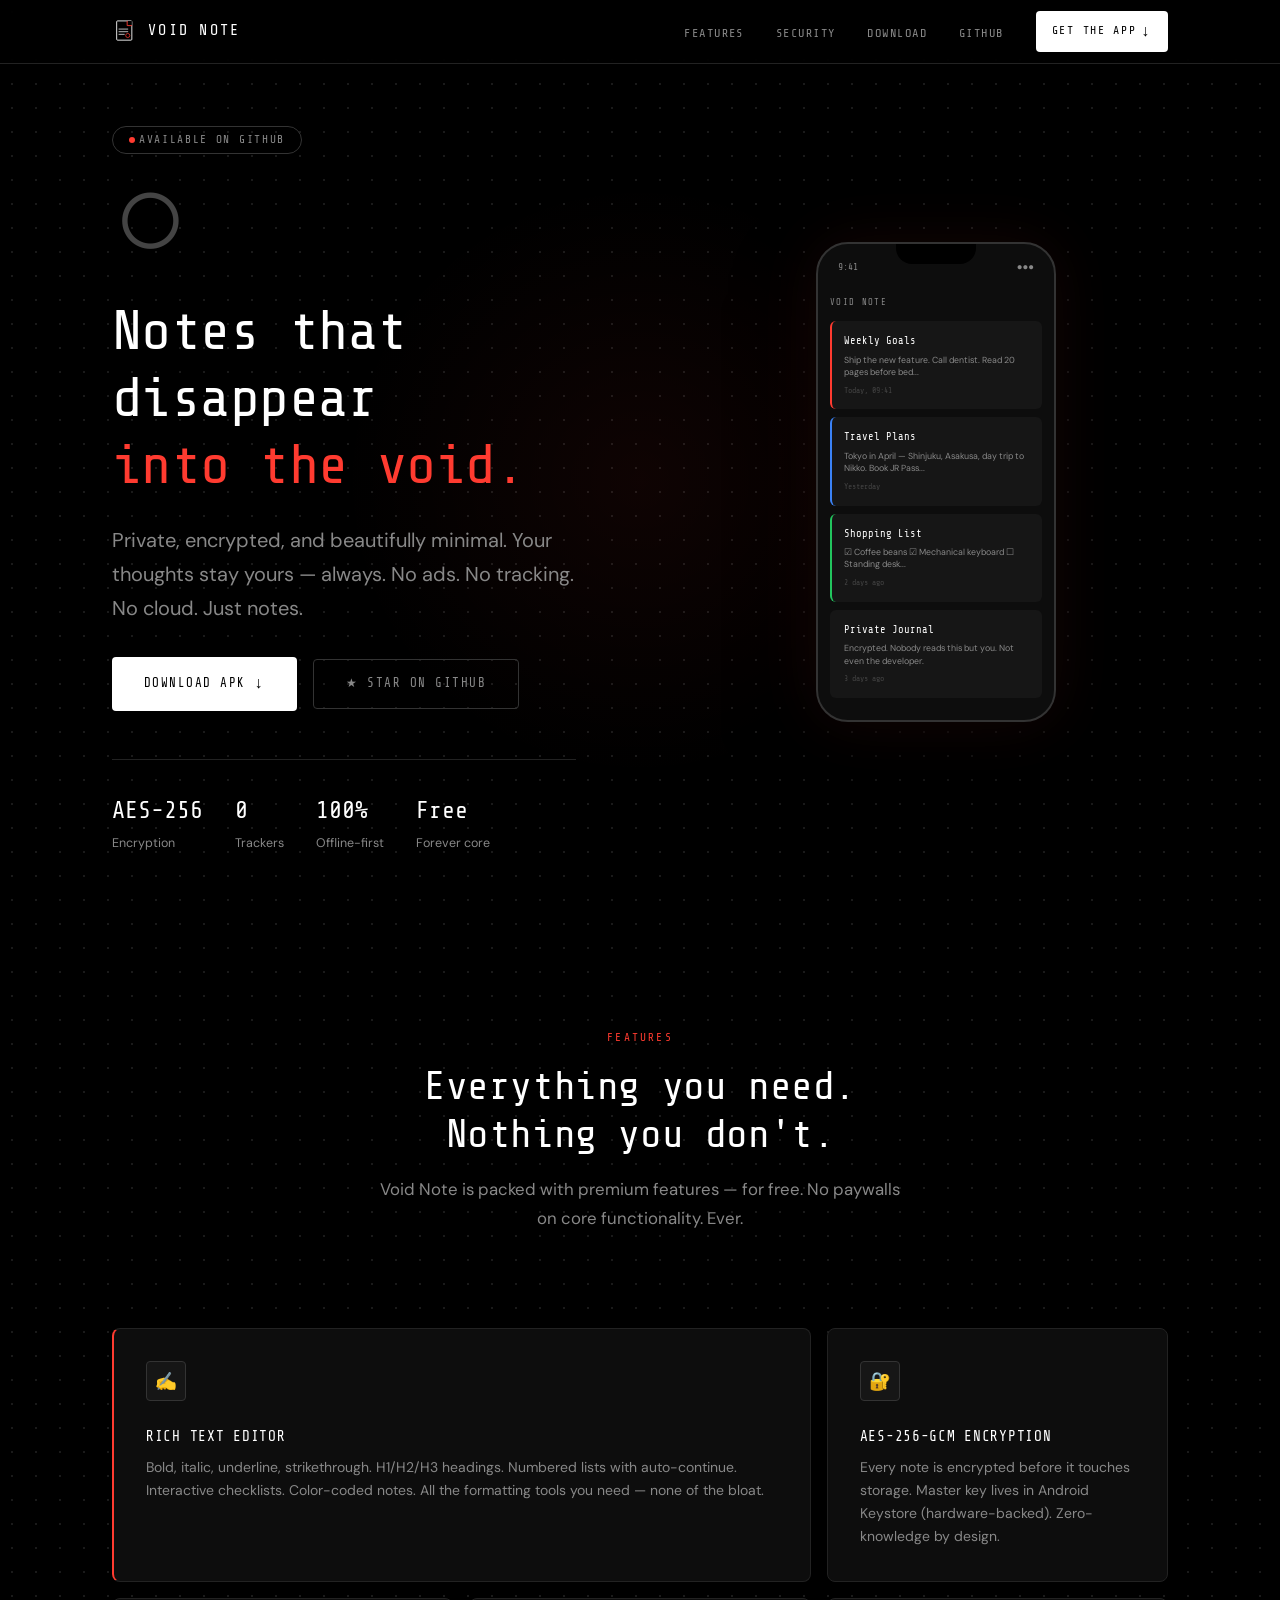
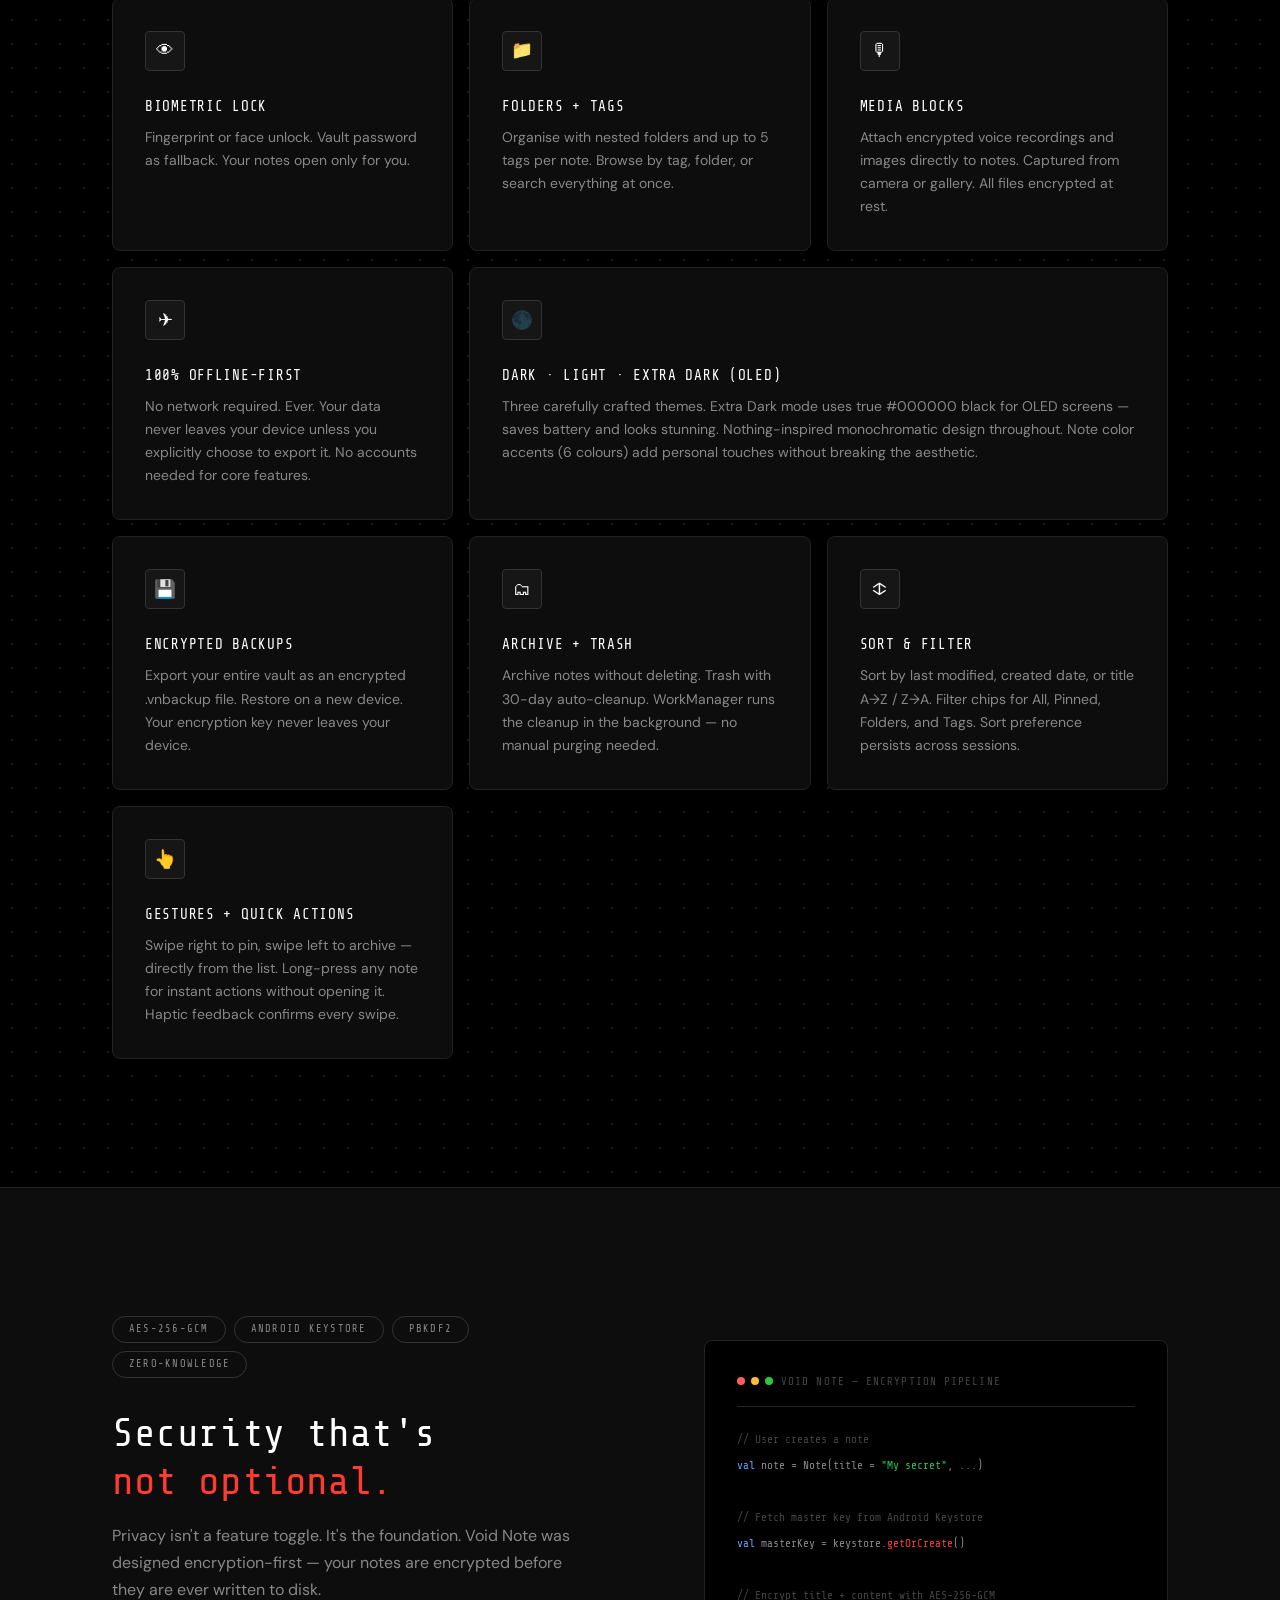
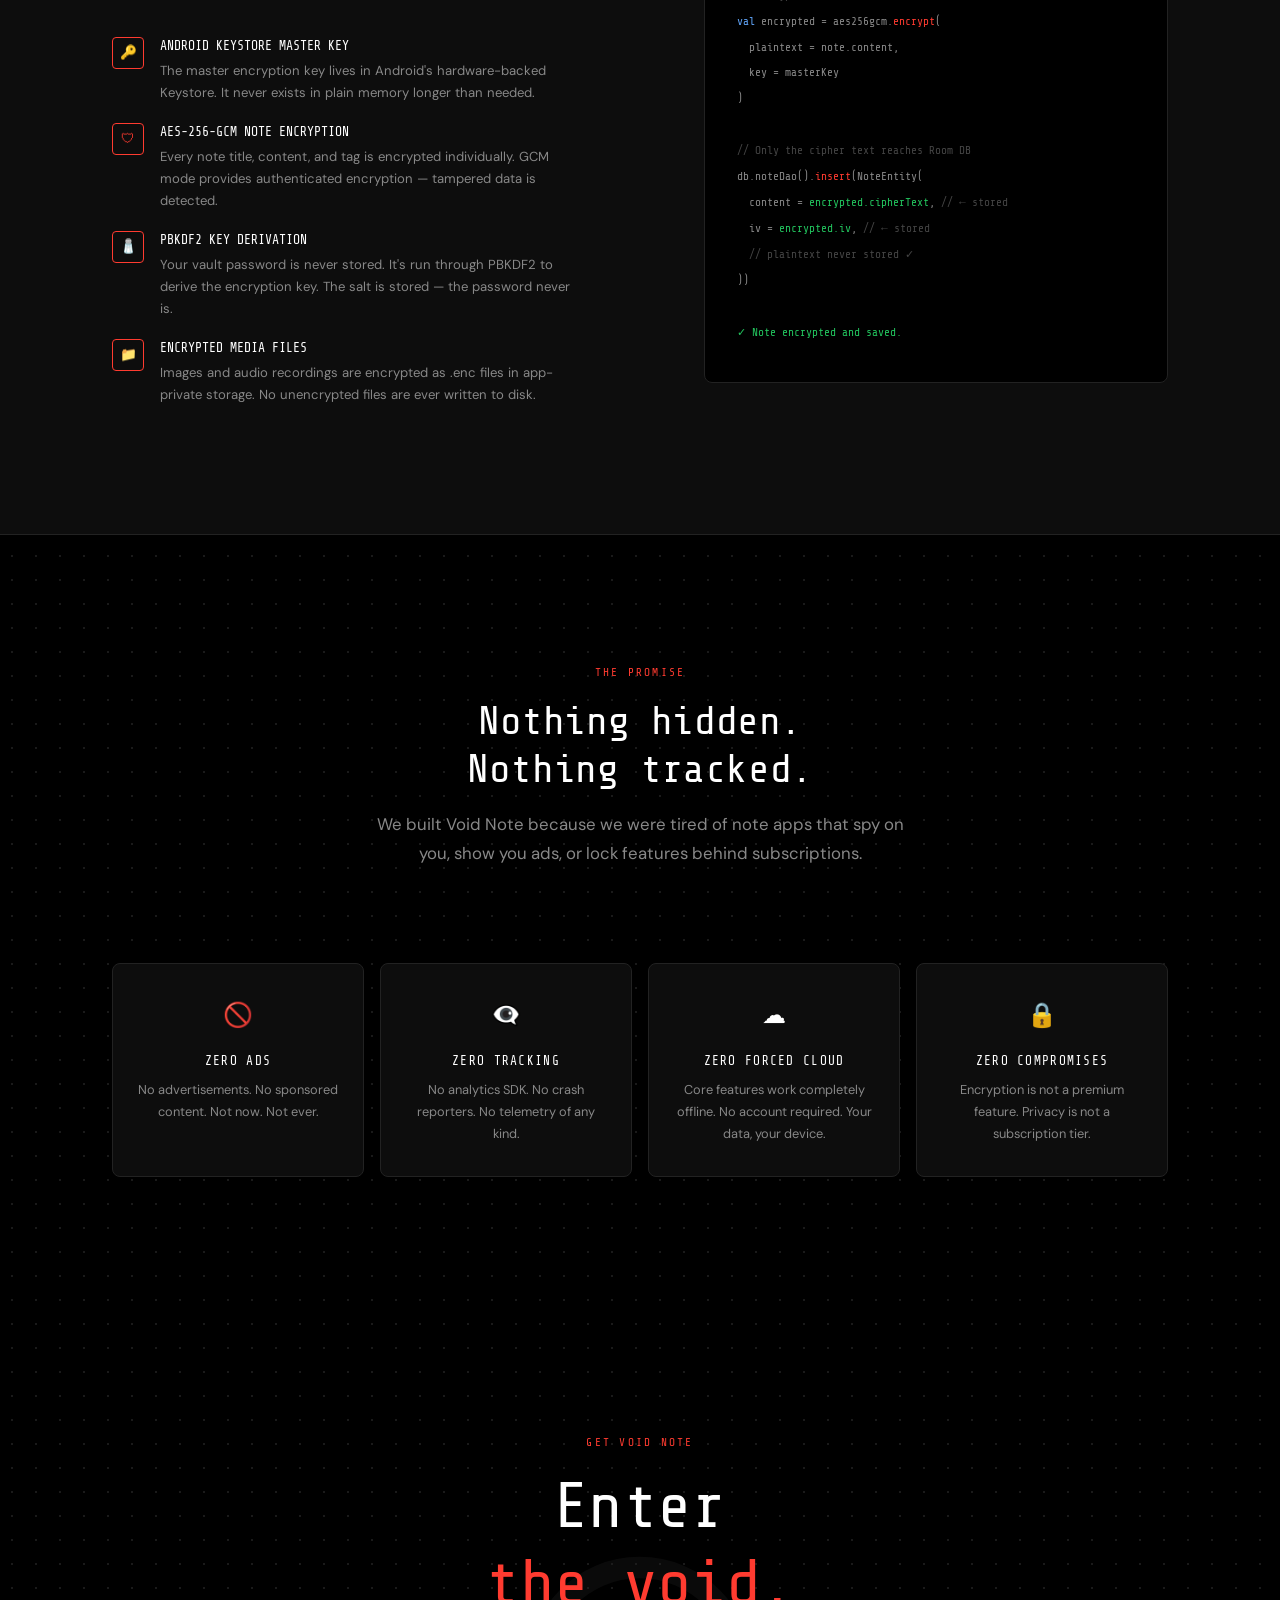
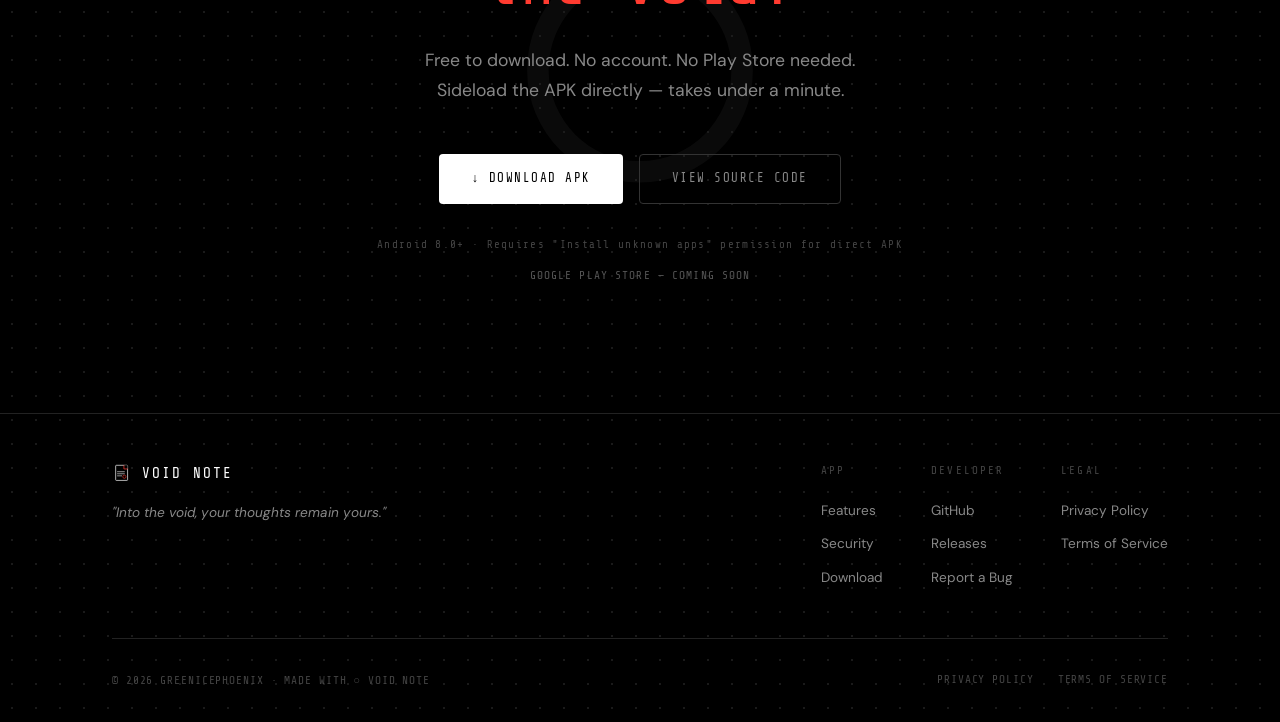
==== commit 3d18dd6c: "sprint9: Bug B10 fixed, B11 in progress" ====
--- a/docs/index.html
+++ b/docs/index.html
@@ -108,7 +108,7 @@
     <!-- Left: Text content -->
     <div class="hero__content">
 
-      <!-- "Alpha" status badge — honest about app maturity -->
+      <!-- Version badge — updated dynamically by JS from GitHub releases -->
       <div class="hero__eyebrow">
           <span class="badge">
             <span class="dot" aria-hidden="true"></span>
@@ -177,15 +177,15 @@
 
           <div class="phone-note phone-note--accent">
             <div class="phone-note__title">Weekly Goals</div>
-            <div class="phone-note__preview">Complete the security audit for Sprint 6. Review all encryption keys...</div>
+            <div class="phone-note__preview">Ship the new feature. Call dentist. Read 20 pages before bed...</div>
             <div class="phone-note__meta">
               <span class="phone-note__time">Today, 09:41</span>
             </div>
           </div>
 
           <div class="phone-note phone-note--blue">
-            <div class="phone-note__title">Void Note Ideas</div>
-            <div class="phone-note__preview">Widget for quick capture. Swipe gestures on note cards. Haptic...</div>
+            <div class="phone-note__title">Travel Plans</div>
+            <div class="phone-note__preview">Tokyo in April — Shinjuku, Asakusa, day trip to Nikko. Book JR Pass...</div>
             <div class="phone-note__meta">
               <span class="phone-note__time">Yesterday</span>
             </div>
@@ -333,6 +333,17 @@
           Sort by last modified, created date, or title A→Z / Z→A.
           Filter chips for All, Pinned, Folders, and Tags.
           Sort preference persists across sessions.
+        </p>
+      </div>
+
+      <!-- Gestures + Quick Actions -->
+      <div class="feature-card animate-in">
+        <div class="feature-card__icon">👆</div>
+        <div class="feature-card__title">GESTURES + QUICK ACTIONS</div>
+        <p class="feature-card__desc">
+          Swipe right to pin, swipe left to archive — directly from the list.
+          Long-press any note for instant actions without opening it.
+          Haptic feedback confirms every swipe.
         </p>
       </div>
 
@@ -541,8 +552,8 @@
       </h2>
 
       <p class="download__subtitle">
-        Currently in alpha. Available as a direct APK download from GitHub.
-        Play Store release coming soon.
+        Free to download. No account. No Play Store needed.
+        Sideload the APK directly — takes under a minute.
       </p>
 
       <div class="download__actions">
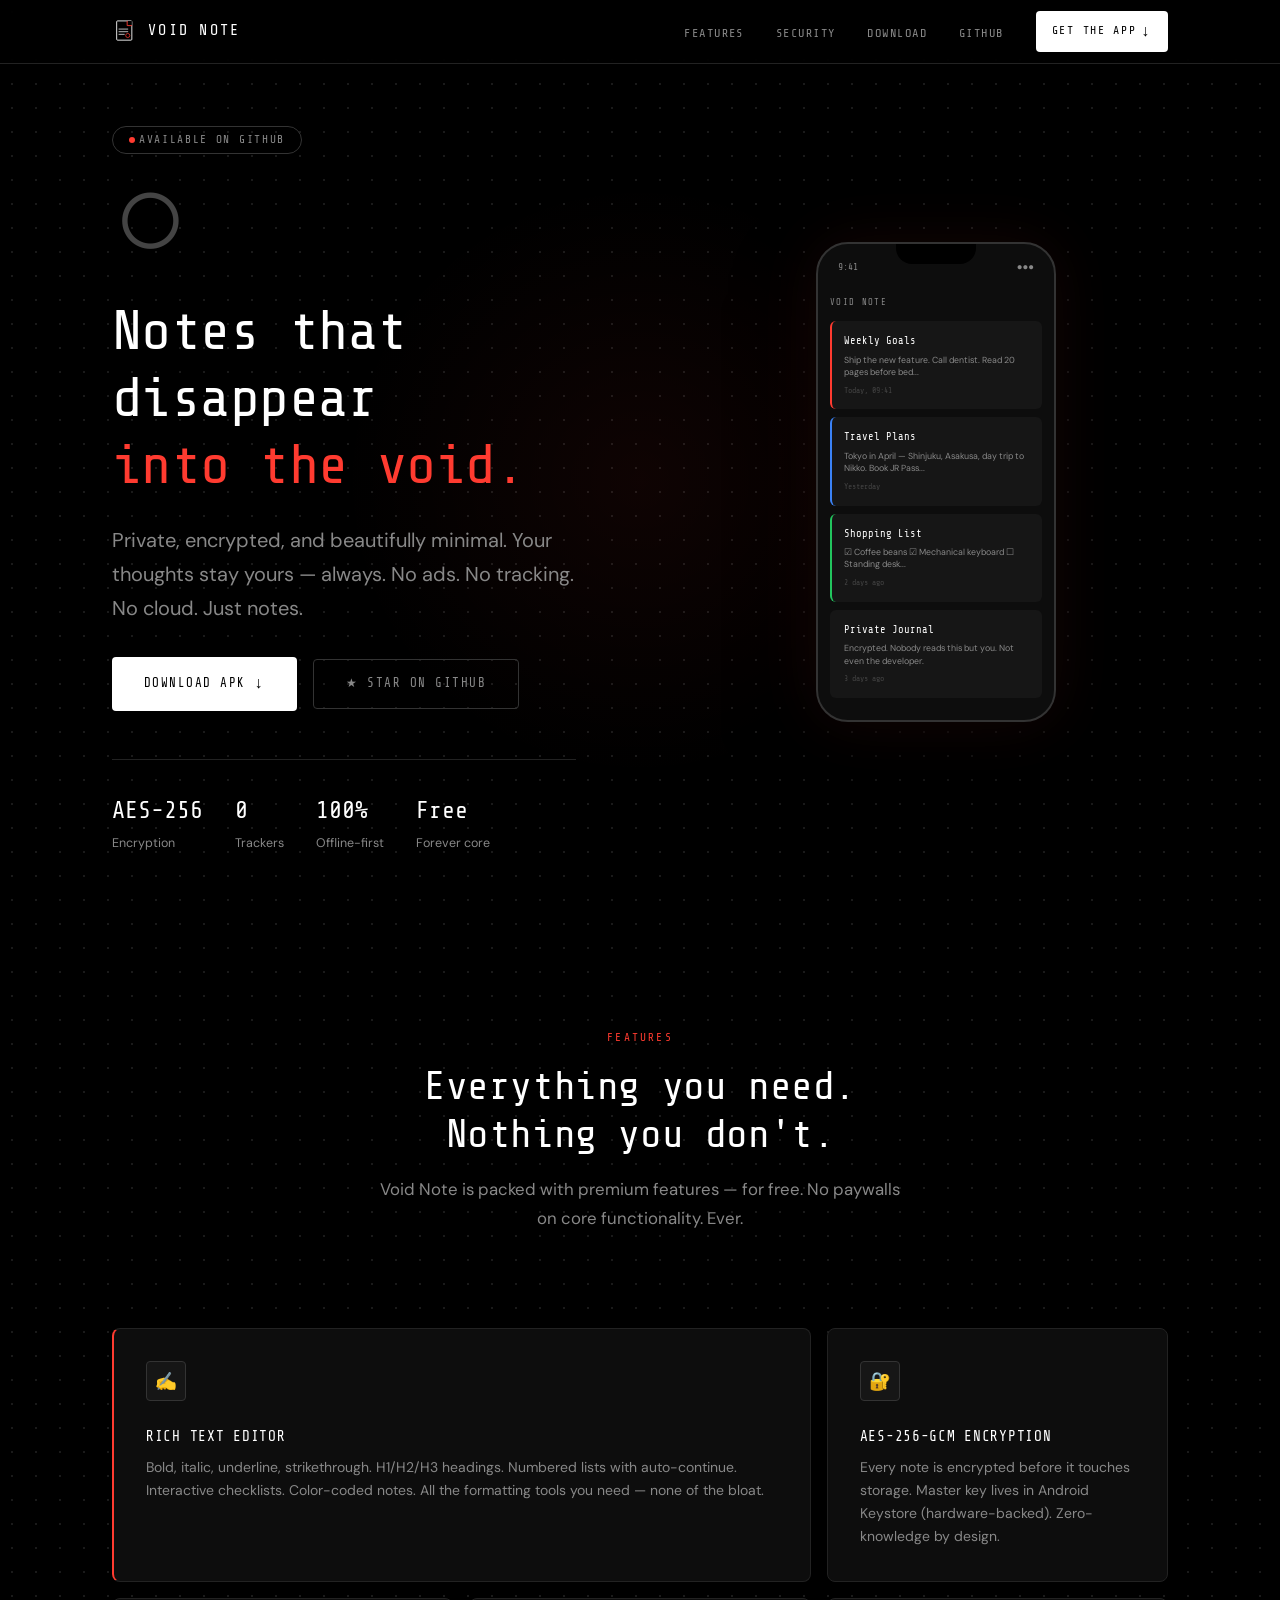
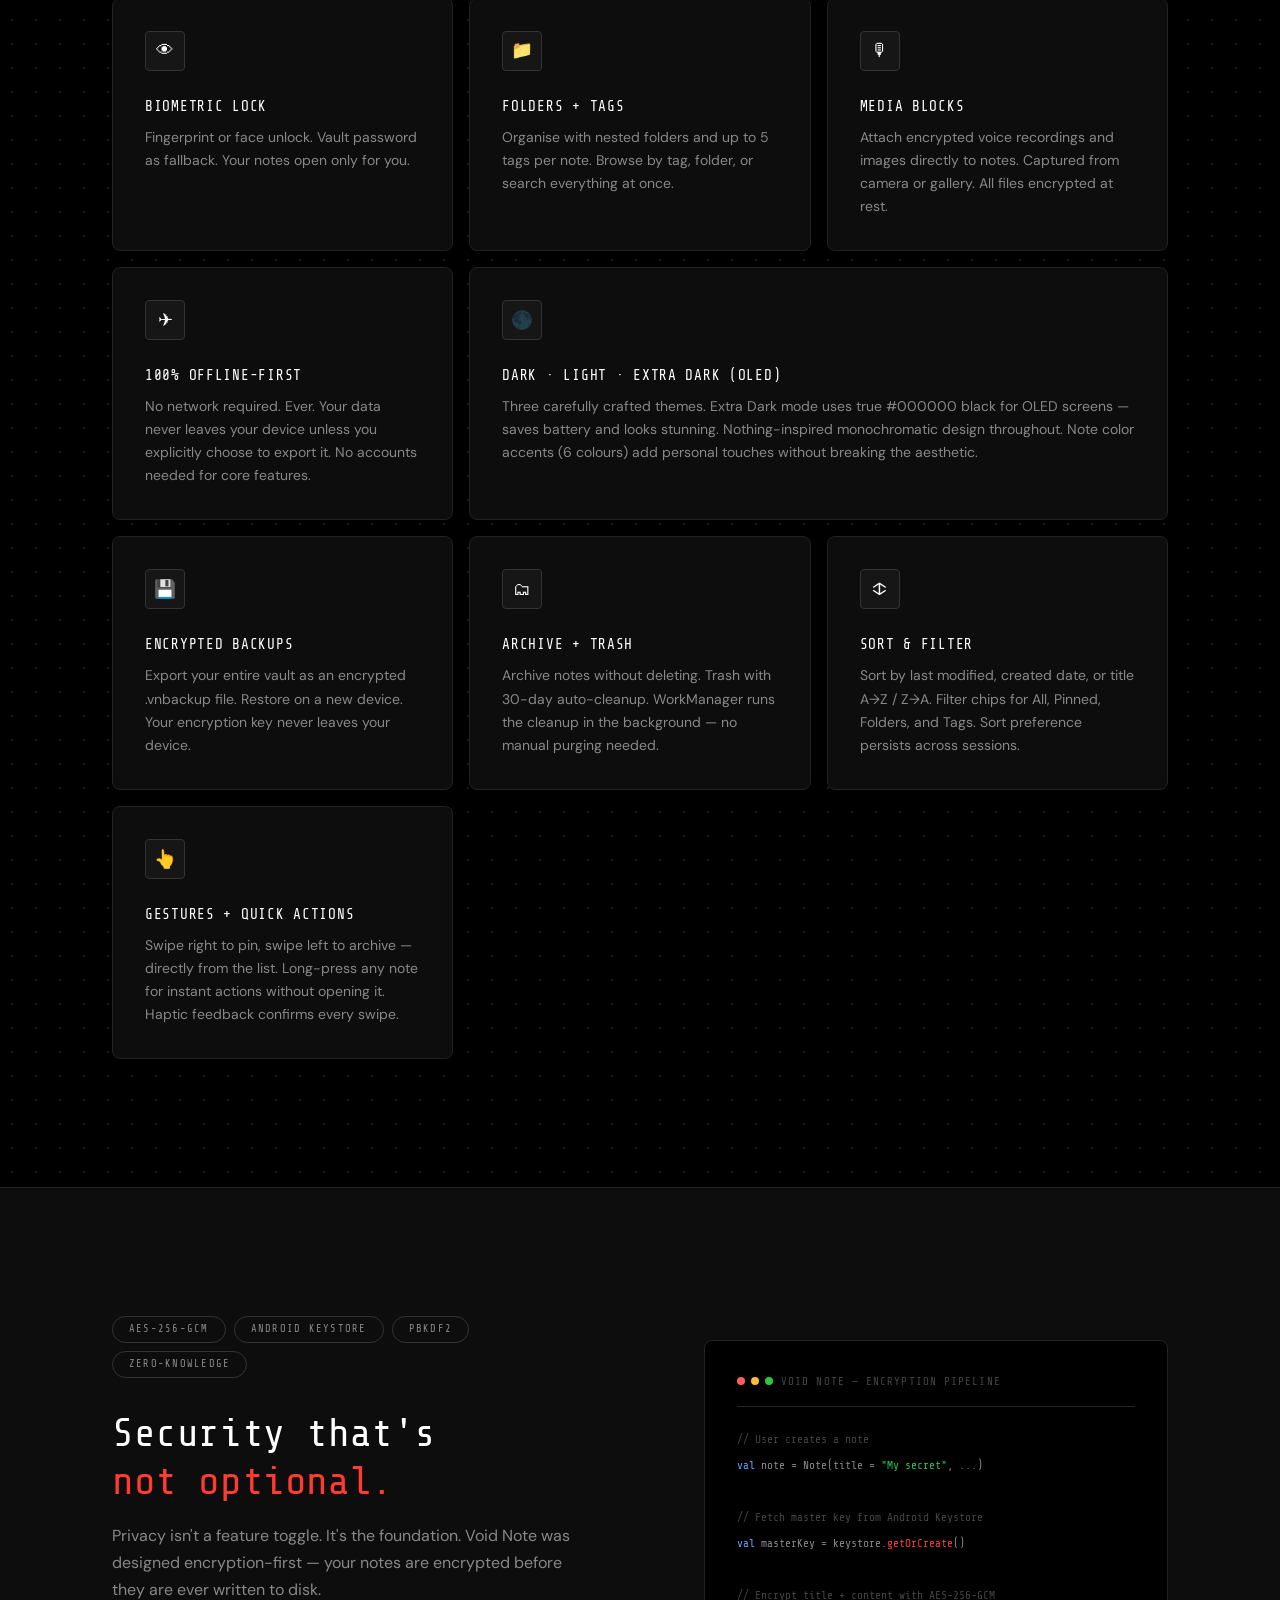
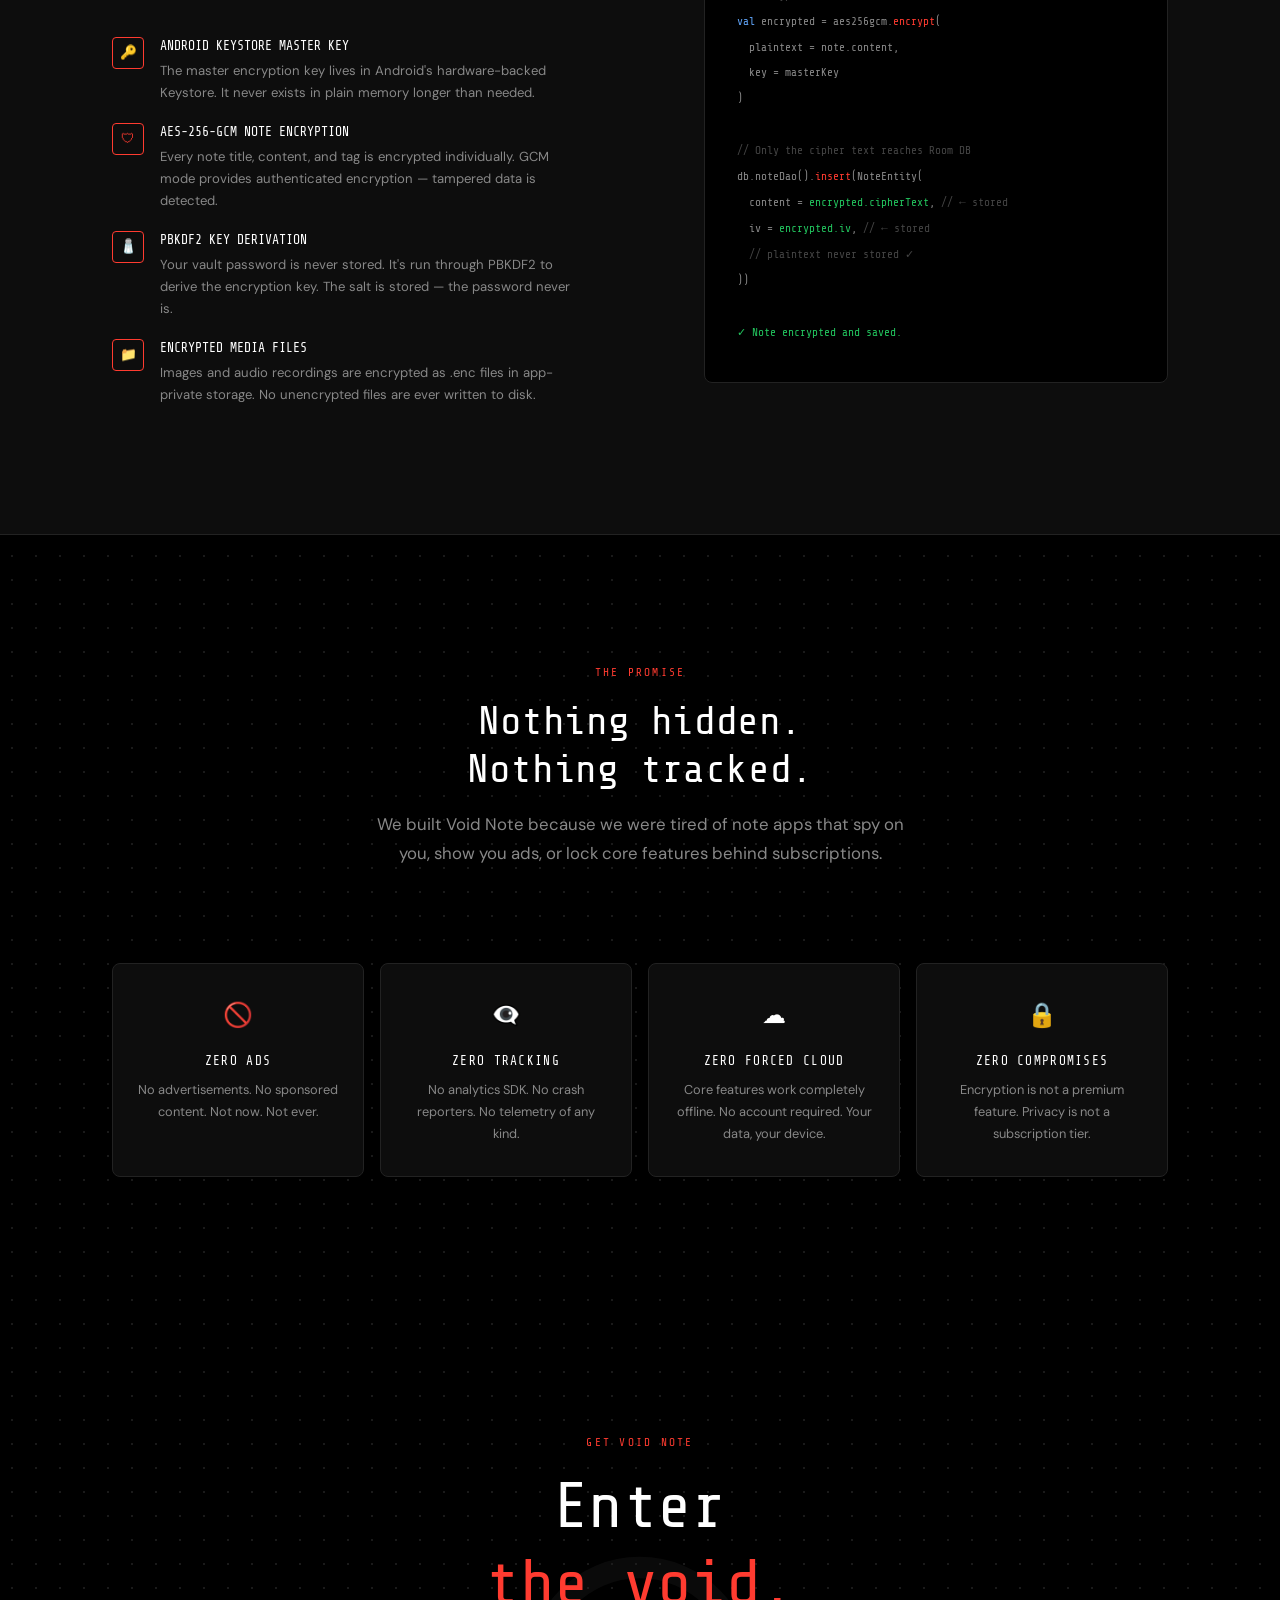
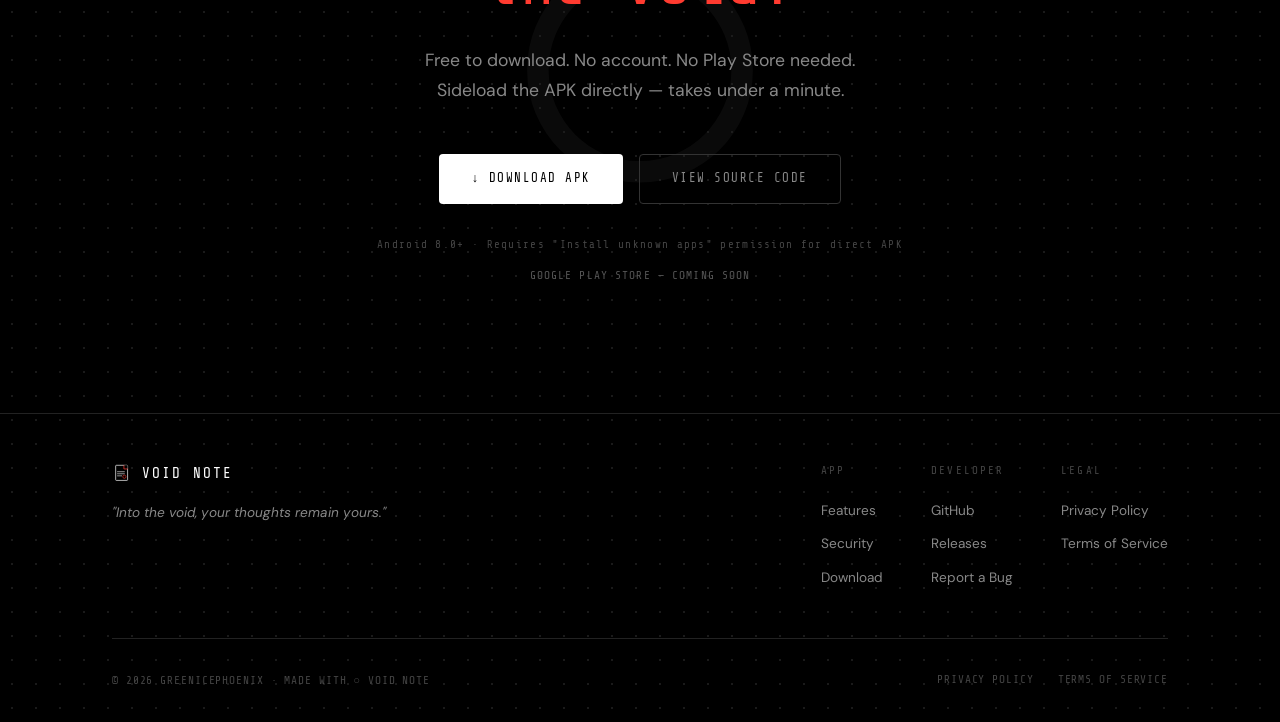
==== commit 6b6e3c2b: "sprint9: Bug B10 fixed, B11 in progress v2" ====
--- a/docs/index.html
+++ b/docs/index.html
@@ -504,7 +504,7 @@
       <h2 class="section__title">Nothing hidden.<br>Nothing tracked.</h2>
       <p class="section__subtitle">
         We built Void Note because we were tired of note apps
-        that spy on you, show you ads, or lock features behind subscriptions.
+        that spy on you, show you ads, or lock core features behind subscriptions.
       </p>
     </div>
 
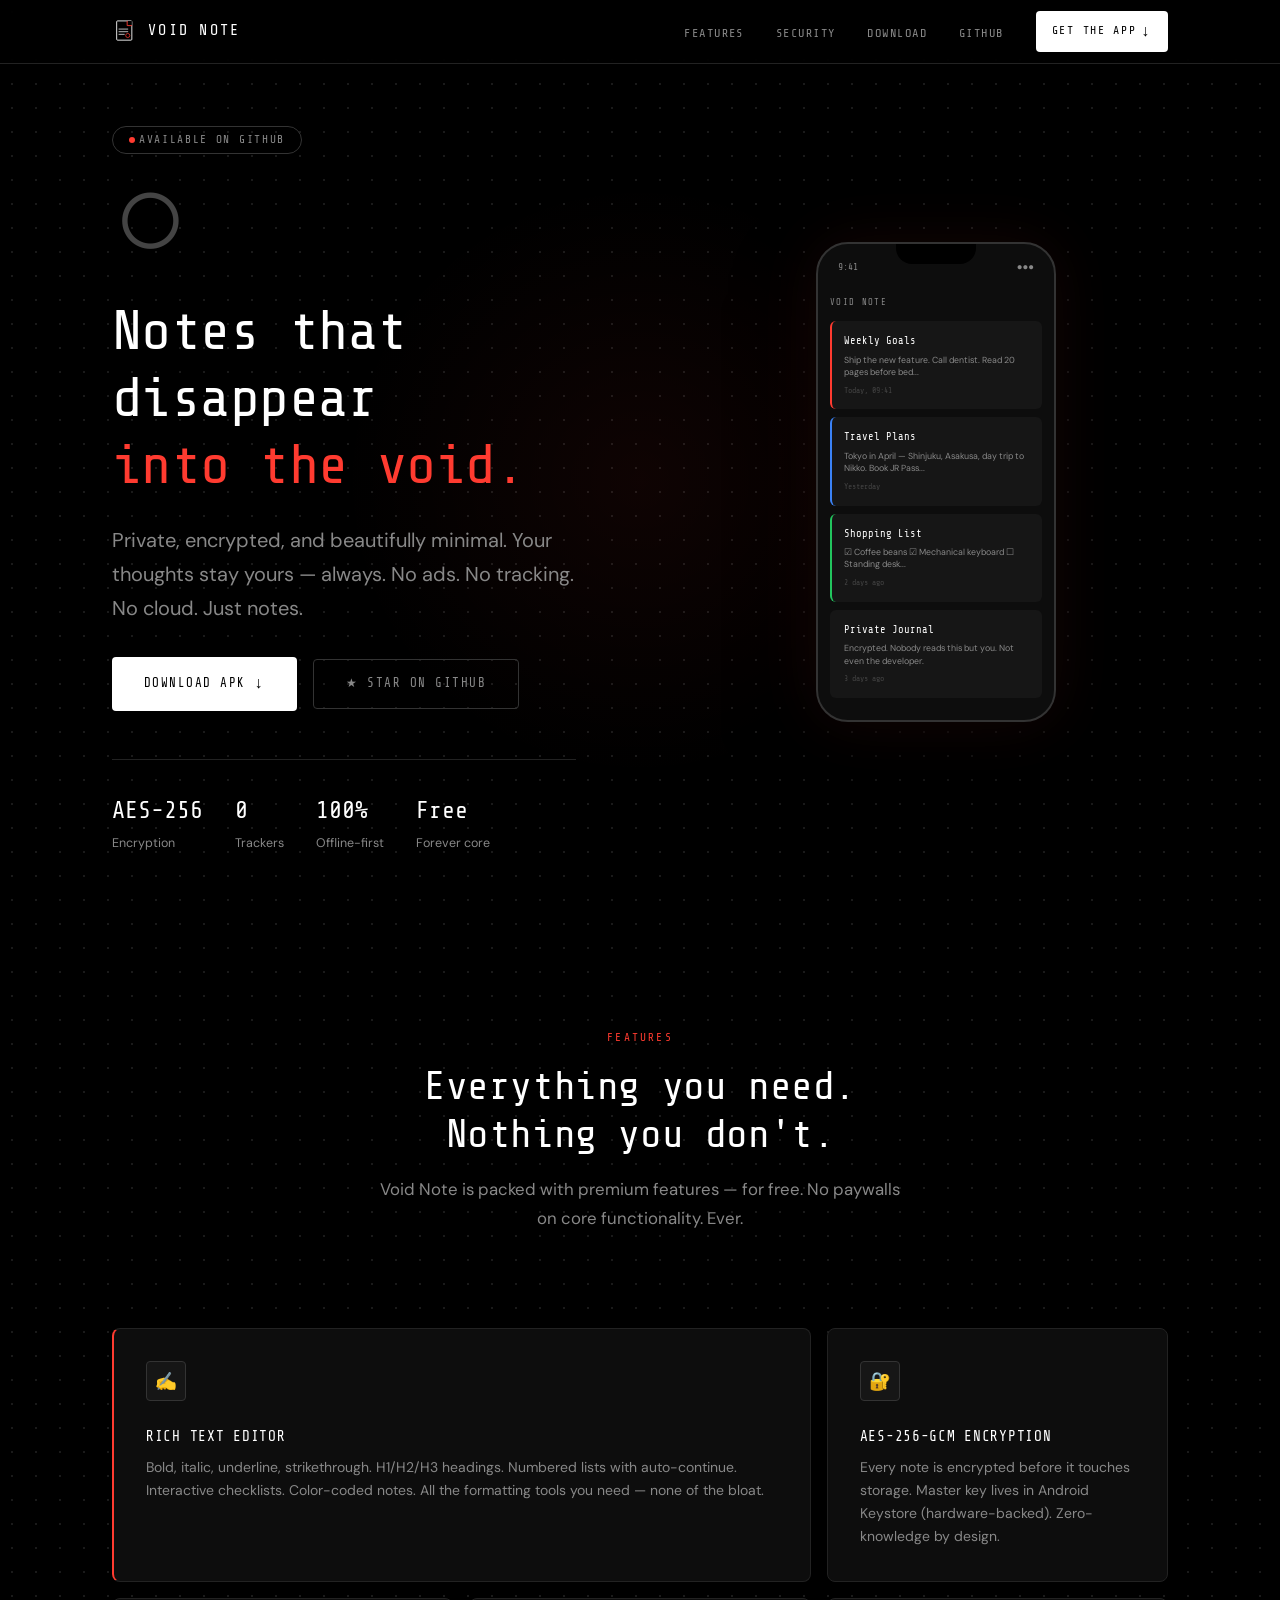
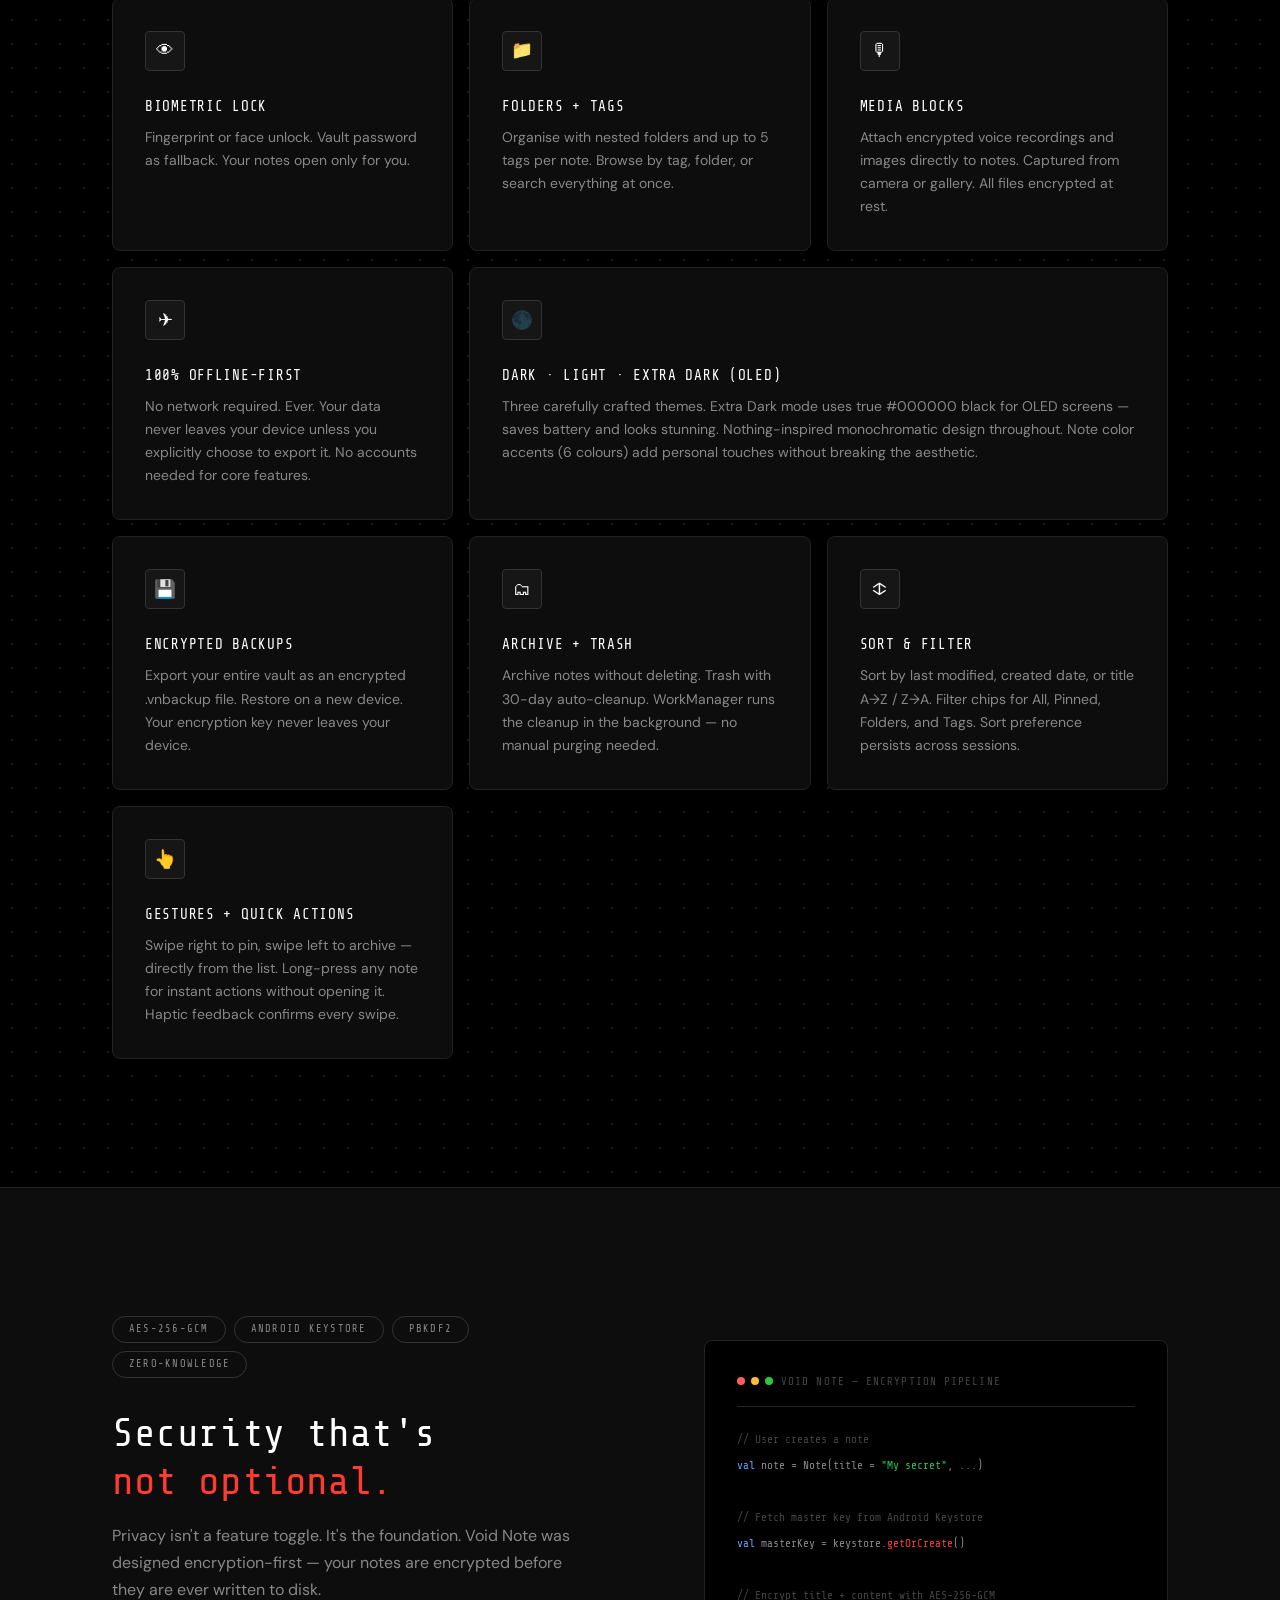
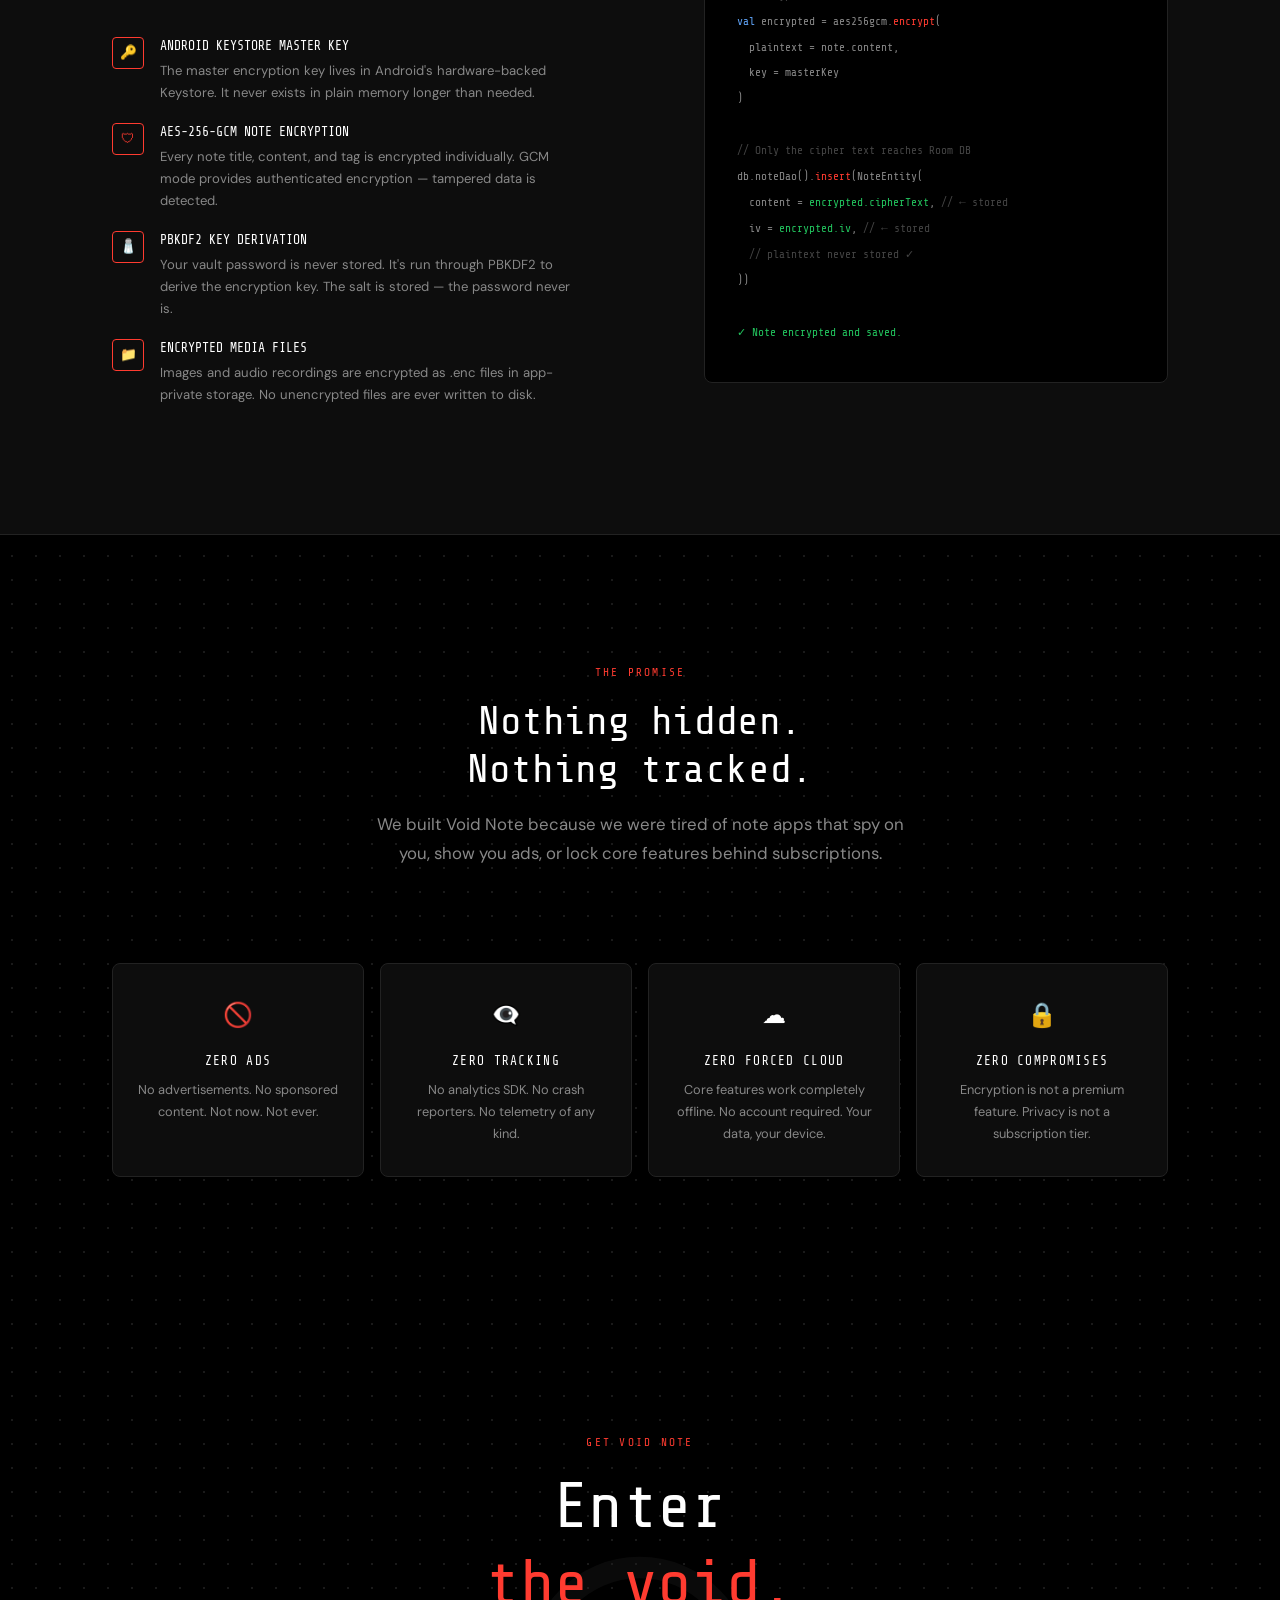
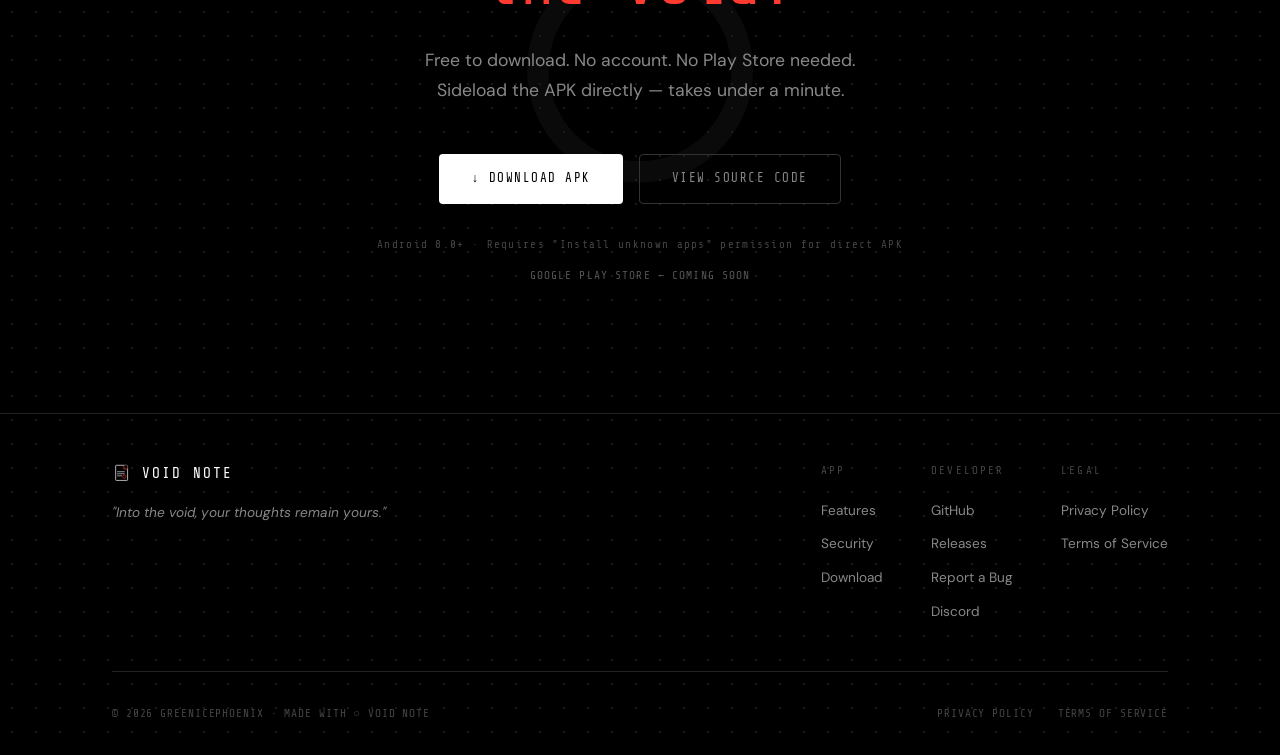
==== commit 3d236e40: "sprint9: completed. Discosrd setup done, support page created but commented" ====
--- a/docs/index.html
+++ b/docs/index.html
@@ -646,6 +646,12 @@
                  class="footer__col-link"
                  target="_blank"
                  rel="noopener noreferrer">Report a Bug</a>
+            </li>
+            <li>
+              <a href="https://discord.gg/yYgDNJKv"
+                 class="footer__col-link"
+                 target="_blank"
+                 rel="noopener noreferrer">Discord</a>
             </li>
           </ul>
         </div>
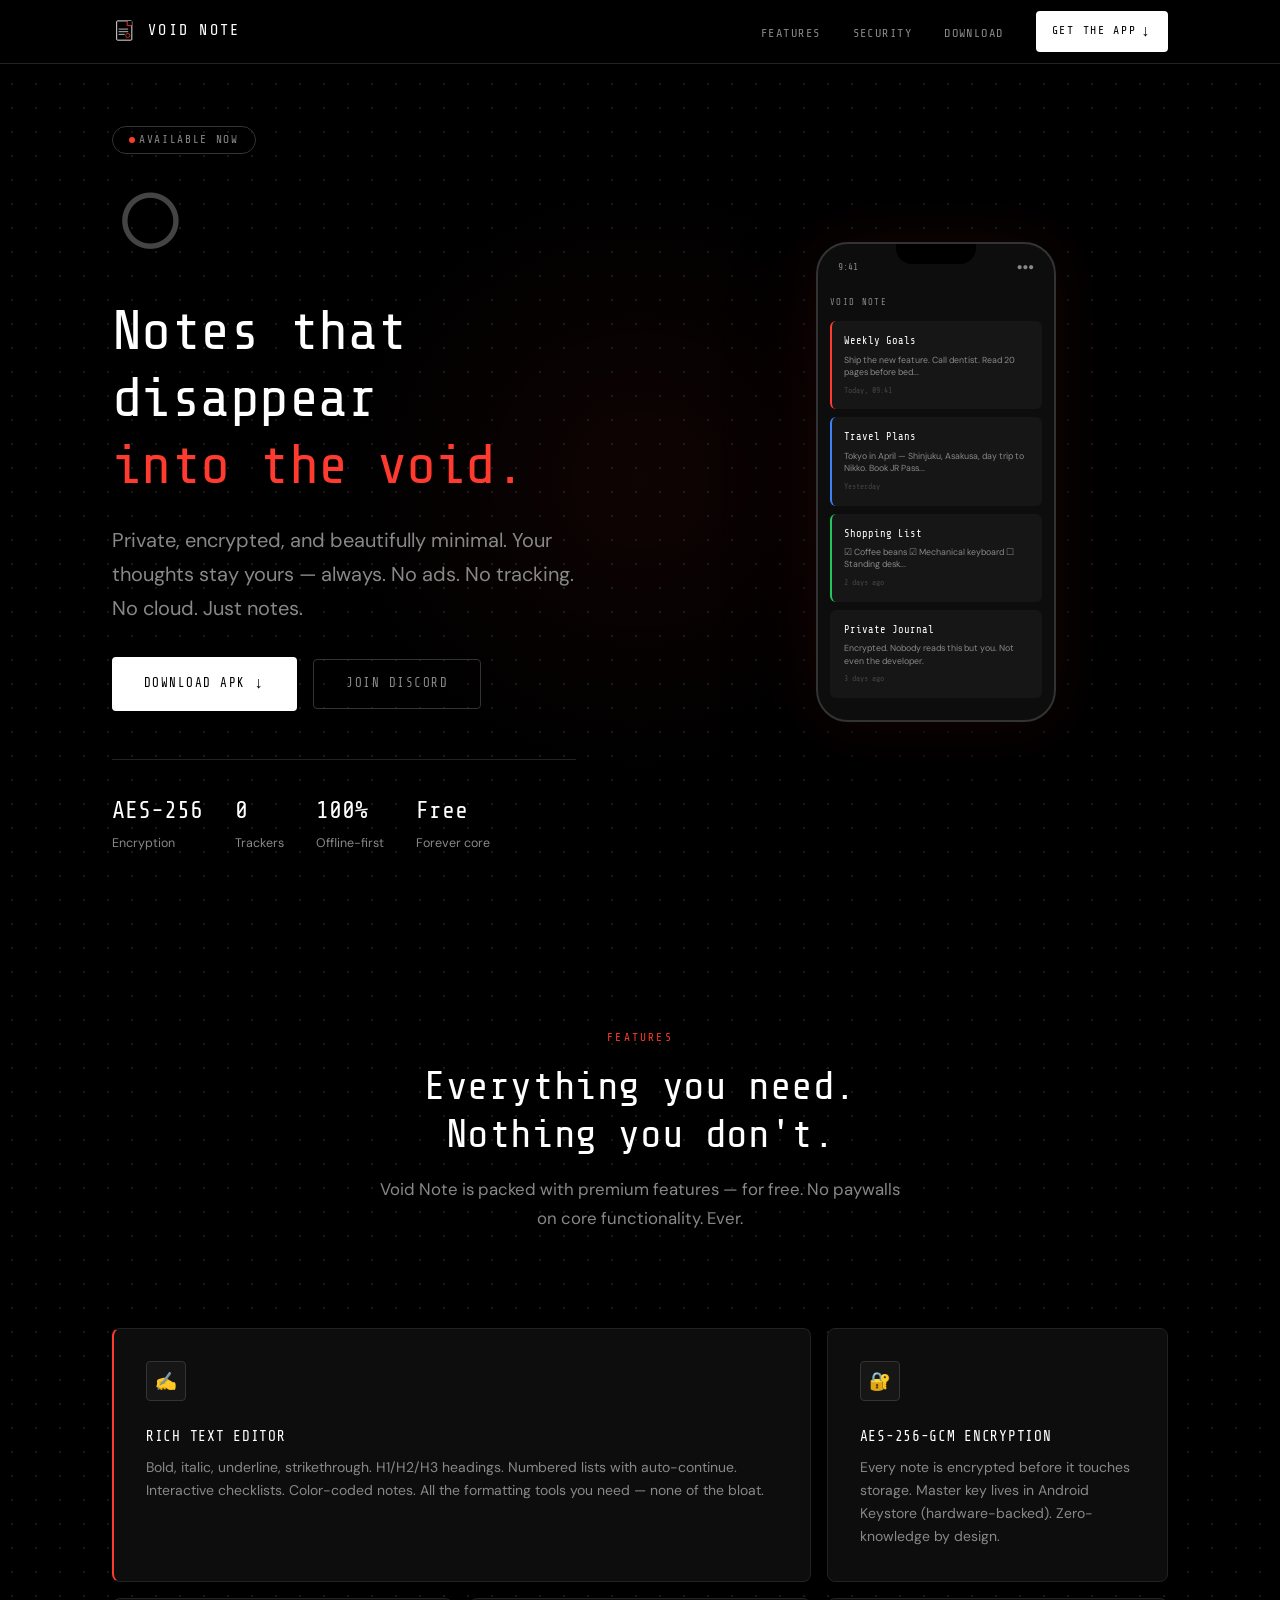
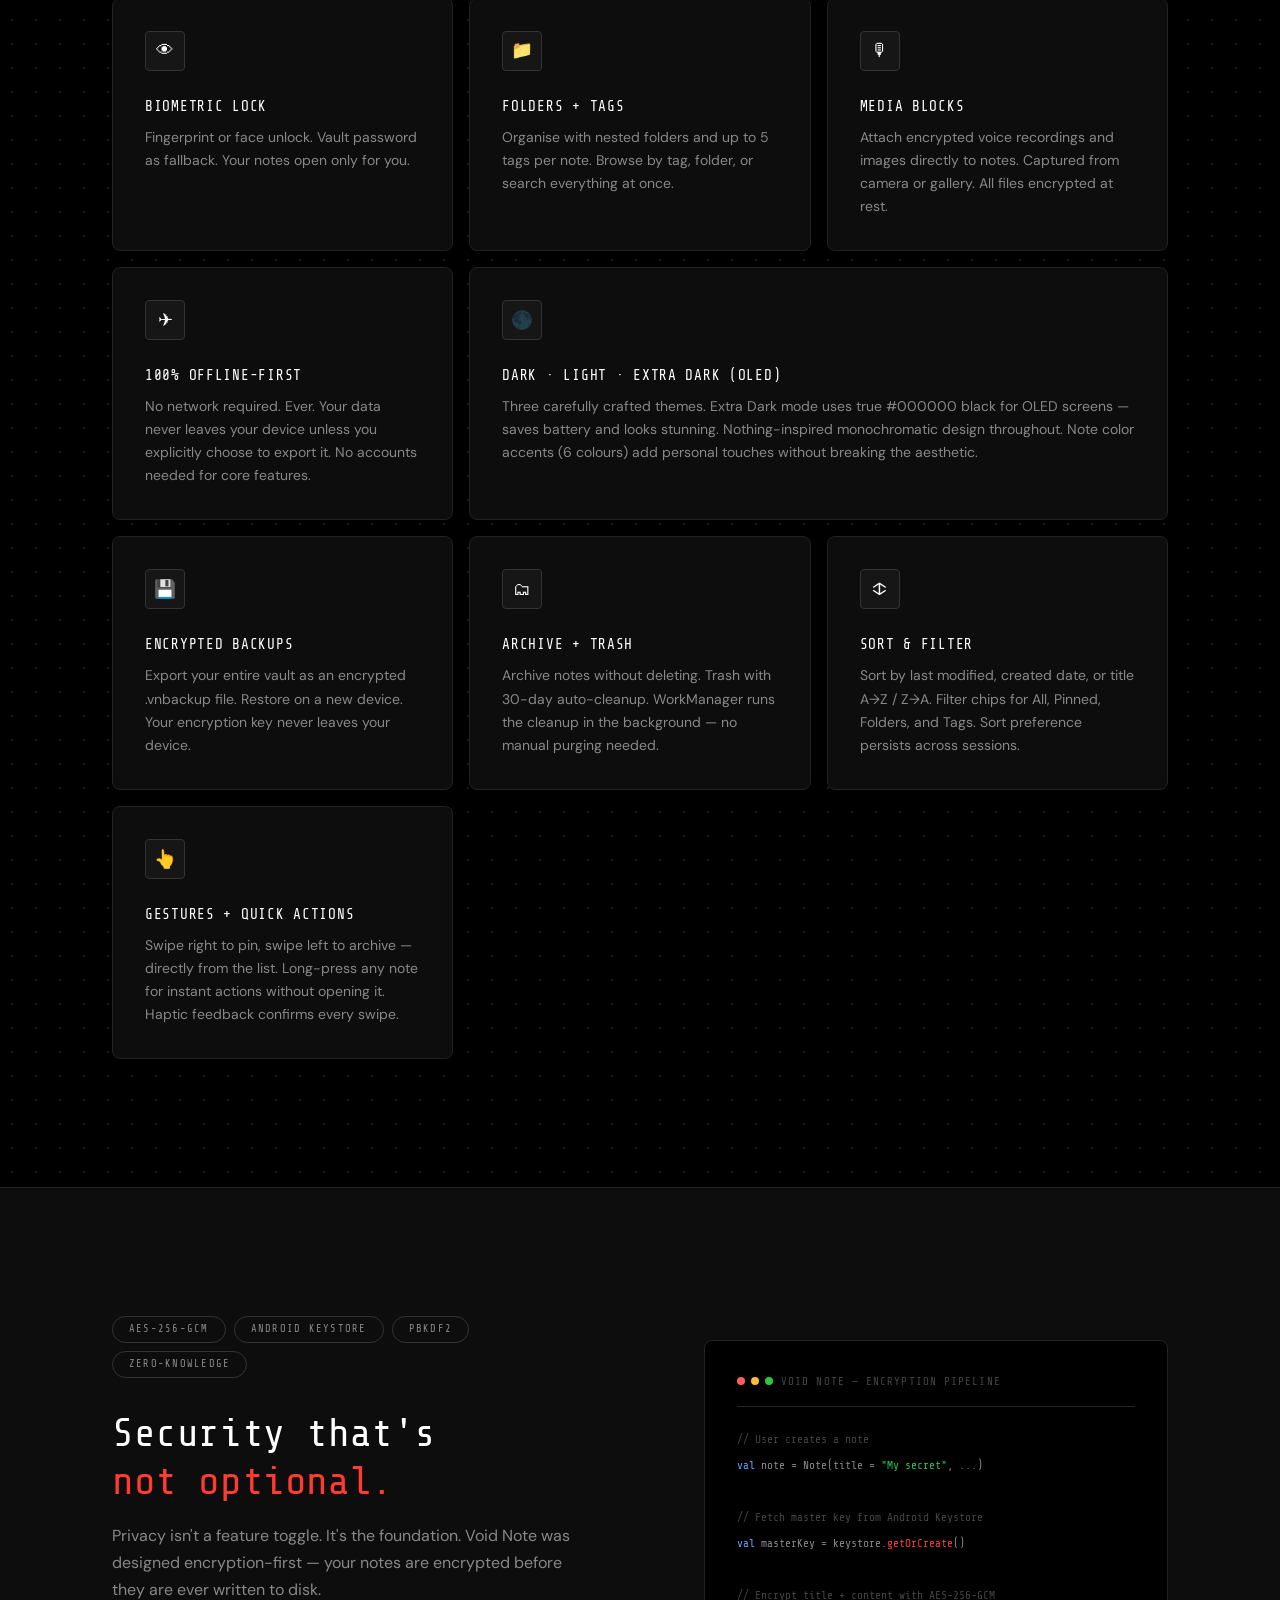
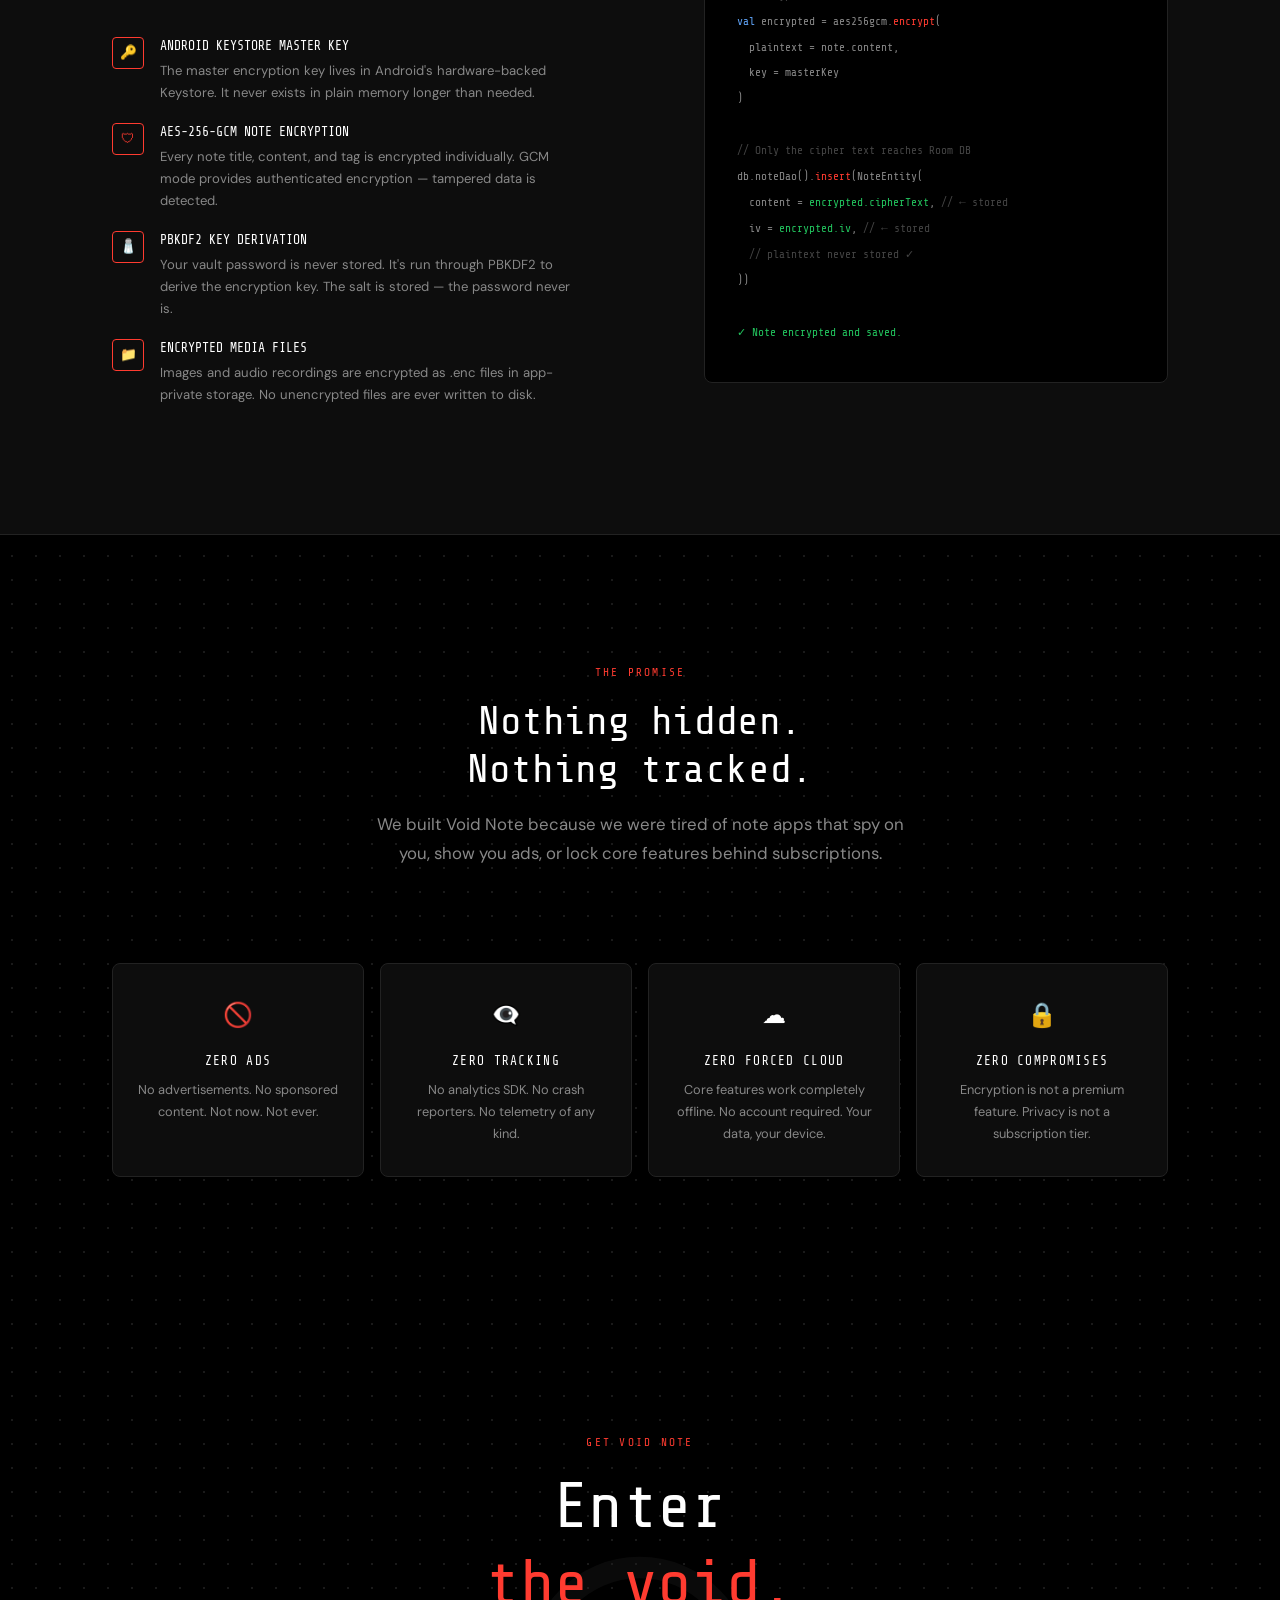
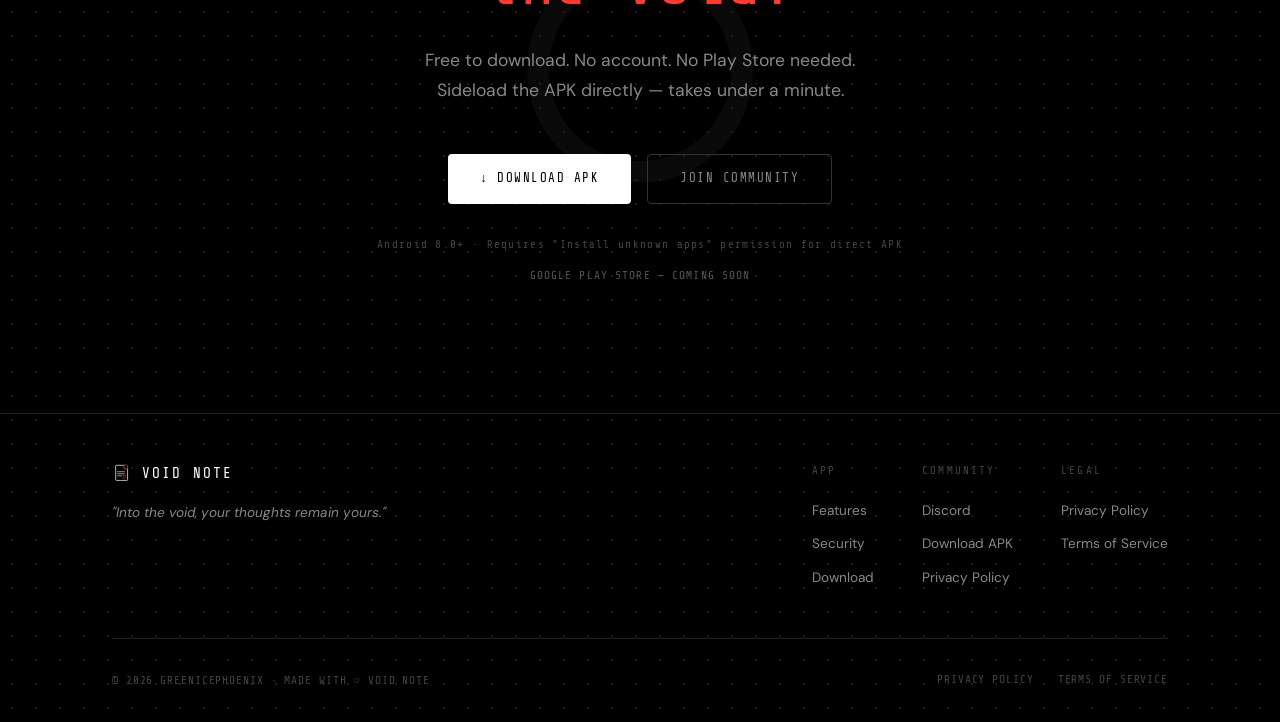
==== commit bf43cc58: "v1.1.0 - Journal, Note template, Daily Note, Note Linking, Code Block, Focus Mode" ====
--- a/docs/index.html
+++ b/docs/index.html
@@ -71,12 +71,6 @@
       <li><a href="#security" class="nav__link">SECURITY</a></li>
       <li><a href="#download" class="nav__link">DOWNLOAD</a></li>
       <li>
-        <a href="https://github.com/NRoy9/VoidNote"
-           class="nav__link"
-           target="_blank"
-           rel="noopener noreferrer">GITHUB</a>
-      </li>
-      <li>
         <a href="#download" class="nav__cta">
           GET THE APP <span class="btn__arrow">↓</span>
         </a>
@@ -133,11 +127,11 @@
         <a href="#download" class="btn btn--primary">
           DOWNLOAD APK <span class="btn__arrow">↓</span>
         </a>
-        <a href="https://github.com/NRoy9/VoidNote"
+        <a href="https://discord.gg/yYgDNJKv"
            class="btn btn--ghost"
            target="_blank"
            rel="noopener noreferrer">
-          ★ STAR ON GITHUB
+          JOIN DISCORD
         </a>
       </div>
 
@@ -567,11 +561,11 @@
         </a>
 
         <!-- Secondary: View source -->
-        <a href="https://github.com/NRoy9/VoidNote"
+        <a href="https://discord.gg/yYgDNJKv"
            class="btn btn--ghost"
            target="_blank"
            rel="noopener noreferrer">
-          VIEW SOURCE CODE
+          JOIN COMMUNITY
         </a>
       </div>
 
@@ -627,31 +621,19 @@
         </div>
 
         <div>
-          <p class="footer__col-title">DEVELOPER</p>
+          <p class="footer__col-title">COMMUNITY</p>
           <ul class="footer__col-links" role="list">
-            <li>
-              <a href="https://github.com/NRoy9/VoidNote"
-                 class="footer__col-link"
-                 target="_blank"
-                 rel="noopener noreferrer">GitHub</a>
-            </li>
-            <li>
-              <a href="https://github.com/NRoy9/VoidNote/releases"
-                 class="footer__col-link"
-                 target="_blank"
-                 rel="noopener noreferrer">Releases</a>
-            </li>
-            <li>
-              <a href="https://github.com/NRoy9/VoidNote/issues"
-                 class="footer__col-link"
-                 target="_blank"
-                 rel="noopener noreferrer">Report a Bug</a>
-            </li>
             <li>
               <a href="https://discord.gg/yYgDNJKv"
                  class="footer__col-link"
                  target="_blank"
                  rel="noopener noreferrer">Discord</a>
+            </li>
+            <li>
+              <a href="#download" class="footer__col-link">Download APK</a>
+            </li>
+            <li>
+              <a href="privacy-policy.html" class="footer__col-link">Privacy Policy</a>
             </li>
           </ul>
         </div>
@@ -704,67 +686,45 @@
   // more than enough for a marketing page.
 
   (async function fetchLatestRelease() {
-    const REPO          = 'NRoy9/VoidNote';
-    const API_URL       = `https://api.github.com/repos/${REPO}/releases/latest`;
-    const FALLBACK_URL  = `https://github.com/${REPO}/releases`;
-
-    const badgeEl      = document.getElementById('hero-version-badge');
-    const downloadBtn  = document.getElementById('download-btn');
-    const versionNote  = document.getElementById('download-version-note');
+    const VERSION_JSON = 'https://voidnote.pages.dev/version.json';
+    const FALLBACK_APK = 'https://voidnote.pages.dev/voidnote.apk';
+
+    const badgeEl     = document.getElementById('hero-version-badge');
+    const downloadBtn = document.getElementById('download-btn');
+    const versionNote = document.getElementById('download-version-note');
 
     try {
-      const res  = await fetch(API_URL, {
-        headers: { 'Accept': 'application/vnd.github+json' }
-      });
-
-      if (!res.ok) throw new Error(`GitHub API ${res.status}`);
+      const res = await fetch(VERSION_JSON + '?t=' + Date.now()); // bust cache
+      if (!res.ok) throw new Error(`HTTP ${res.status}`);
 
       const data    = await res.json();
-      const tag     = data.tag_name || '';                 // e.g. "v1.0.1"
-      const version = tag.replace(/^v/, '');              // e.g. "1.0.1"
-      const assets  = data.assets || [];
-
-      // Find the APK asset — any asset whose name ends in ".apk"
-      const apkAsset = assets.find(a => a.name.endsWith('.apk'));
-      const apkUrl   = apkAsset ? apkAsset.browser_download_url : null;
-
-      // Update hero badge
+      const version = (data.version || '').trim();
+      const apkUrl  = (data.apkUrl  || FALLBACK_APK).trim();
+
       if (badgeEl && version) {
-        badgeEl.textContent = `V${version.toUpperCase()} — AVAILABLE ON GITHUB`;
+        badgeEl.textContent = `V${version.toUpperCase()} — AVAILABLE NOW`;
       }
 
-      // Update download button
       if (downloadBtn) {
-        if (apkUrl) {
-          // Direct APK download — no extra click needed
-          downloadBtn.href             = apkUrl;
-          downloadBtn.textContent      = `↓ DOWNLOAD APK  v${version}`;
-          // Remove target="_blank" so the browser triggers a download directly
-          downloadBtn.removeAttribute('target');
-          downloadBtn.removeAttribute('rel');
-        } else {
-          // No APK asset found — fall back to releases page but update label
-          downloadBtn.href        = data.html_url || FALLBACK_URL;
-          downloadBtn.textContent = version
-            ? `↓ DOWNLOAD  v${version}`
-            : '↓ DOWNLOAD APK';
-        }
+        downloadBtn.href        = apkUrl;
+        downloadBtn.textContent = `↓ DOWNLOAD APK  v${version}`;
+        downloadBtn.removeAttribute('target');
+        downloadBtn.removeAttribute('rel');
       }
 
-      // Update version note below the button
       if (versionNote && version) {
         versionNote.textContent =
-          `v${version} · Android 8.0+ · Requires "Install unknown apps" permission for direct APK`;
+          `v${version} · Android 8.0+ · Tap Download, then allow "Install unknown apps"`;
       }
 
     } catch (err) {
-      // Silent fallback — button already points to releases page by default.
-      // Badge shows a static label so the page still looks finished.
       console.warn('Version fetch failed (non-critical):', err.message);
-      if (badgeEl) badgeEl.textContent = 'AVAILABLE ON GITHUB';
-      if (versionNote) {
-        versionNote.textContent =
-          'Android 8.0+ · Requires "Install unknown apps" permission for direct APK';
+      if (badgeEl) badgeEl.textContent = 'AVAILABLE NOW';
+      if (downloadBtn) {
+        downloadBtn.href        = FALLBACK_APK;
+        downloadBtn.textContent = '↓ DOWNLOAD APK';
+        downloadBtn.removeAttribute('target');
+        downloadBtn.removeAttribute('rel');
       }
     }
   })();
--- a/docs/style.css
+++ b/docs/style.css
@@ -301,16 +301,23 @@
 .nav__hamburger {
   display: none;
   flex-direction: column;
+  justify-content: center;
   gap: 5px;
   padding: var(--space-sm);
+  cursor: pointer;
+  /* Larger touch target for mobile */
+  min-width: 44px;
+  min-height: 44px;
+  align-items: center;
 }
 
 .nav__hamburger span {
   display: block;
-  width: 20px;
-  height: 1.5px;
+  width: 22px;
+  height: 2px;
   background: var(--color-text);
-  transition: transform var(--transition-base);
+  border-radius: 1px;
+  transition: transform var(--transition-base), opacity var(--transition-base);
 }
 
 
@@ -1163,7 +1170,7 @@
     padding: 0 var(--space-md);
   }
 
-  /* Nav — hide links, show hamburger */
+  /* ── Nav: hide links row, show hamburger ──────────────────────── */
   .nav__links {
     display: none;
   }
@@ -1172,35 +1179,81 @@
     display: flex;
   }
 
-  /* Mobile nav — full screen overlay */
+  /* ── Mobile nav overlay ───────────────────────────────────────────
+     IMPORTANT NOTES:
+     - z-index: 9999 beats every stacking context on the page
+     - width/height are set explicitly (not right/bottom) — avoids
+       iOS Safari quirks where right:0/bottom:0 can misfire when
+       body has overflow-x:hidden
+     - background: #000000 (hardcoded, not a var) — guarantees solid
+       black even if custom property resolution fails
+     - -webkit-overflow-scrolling: touch — enables momentum scroll
+       on older iOS
+     - The li and a rules below are CRITICAL — without them some
+       browsers won't treat li as a full-width flex child             */
   .nav__links.open {
-    display: flex;
+    display: flex !important;
     flex-direction: column;
+    align-items: stretch;
     position: fixed;
     top: var(--nav-height);
     left: 0;
-    right: 0;
-    bottom: 0;
-    background: var(--color-bg);
-    padding: var(--space-xxl) var(--space-xl);
-    gap: var(--space-xl);
-    border-top: 1px solid var(--color-border);
-    z-index: 99;
-  }
-
+    width: 100vw;
+    height: calc(100vh - var(--nav-height));
+    background: #000000;
+    border-top: 1px solid #222222;
+    padding: 32px 24px 48px 24px;
+    gap: 0;
+    z-index: 9999;
+    overflow-y: auto;
+    -webkit-overflow-scrolling: touch;
+  }
+
+  /* li items: explicit block + full width so they aren't squished */
+  .nav__links.open li {
+    display: block;
+    width: 100%;
+  }
+
+  /* Nav links: generous tap target with bottom border as divider */
   .nav__links.open .nav__link {
-    font-size: 1.1rem;
-  }
-
-  /* Hero: stack vertically */
+    display: block;
+    width: 100%;
+    padding: 18px 0;
+    font-family: 'Share Tech Mono', monospace;
+    font-size: 1rem;
+    letter-spacing: 0.15em;
+    color: #FFFFFF;
+    border-bottom: 1px solid #1a1a1a;
+  }
+
+  /* CTA button: full width, prominent, sits at bottom of list */
+  .nav__links.open .nav__cta {
+    display: flex;
+    justify-content: center;
+    width: 100%;
+    margin-top: 24px;
+    padding: 16px 24px;
+    font-size: 0.9rem;
+    letter-spacing: 0.15em;
+    background: #FFFFFF;
+    color: #000000;
+    border-radius: 4px;
+  }
+
+  /* ── Hero: stack vertically ───────────────────────────────────────
+     Phone mockup moves to top (order: -1) with breathing room.      */
   .hero__inner {
     grid-template-columns: 1fr;
-    gap: var(--space-xxl);
+    gap: var(--space-xl);
     text-align: center;
+    padding-top: var(--space-xl);
+    padding-bottom: var(--space-xl);
   }
 
   .hero__visual {
-    order: -1;     /* Phone mockup goes on top on mobile */
+    order: -1;
+    padding-top: var(--space-md);
   }
 
   .phone-mockup {
@@ -1271,4 +1324,4 @@
     flex-direction: column;
     align-items: center;
   }
-}
+}
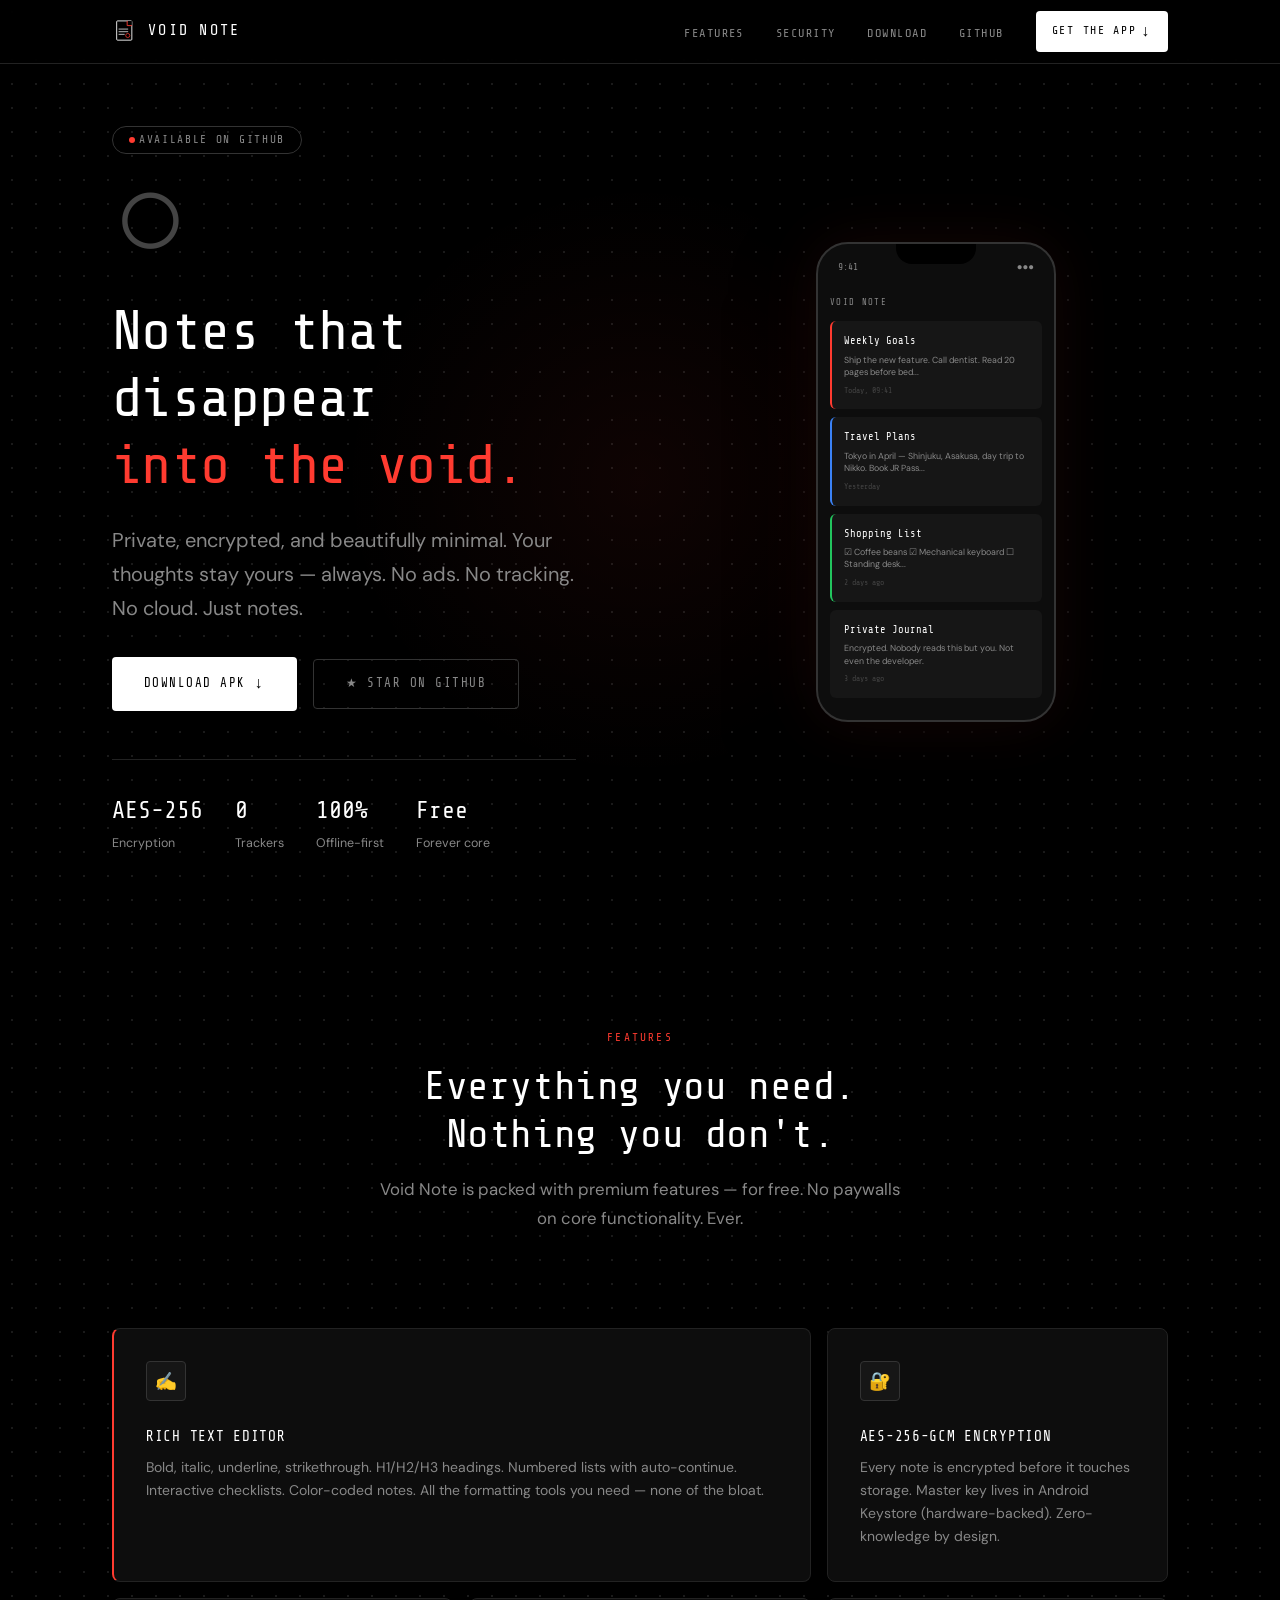
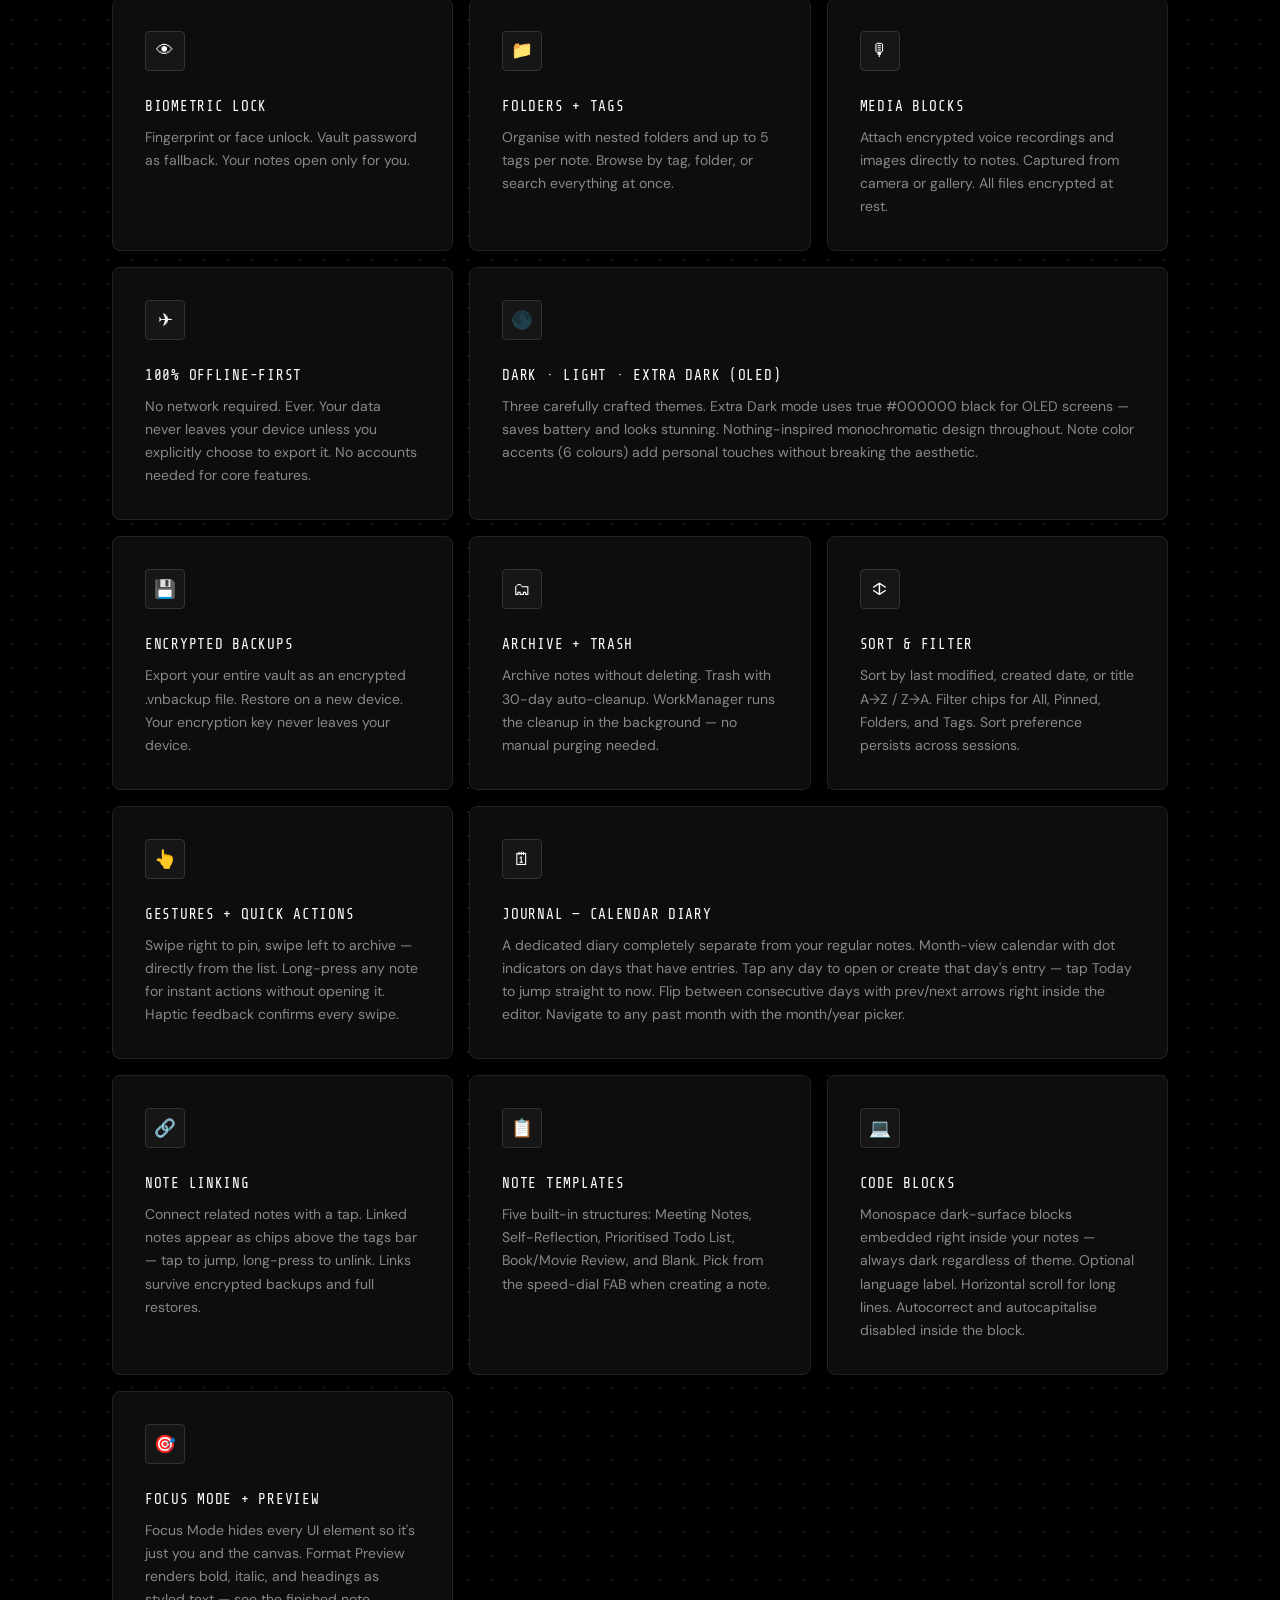
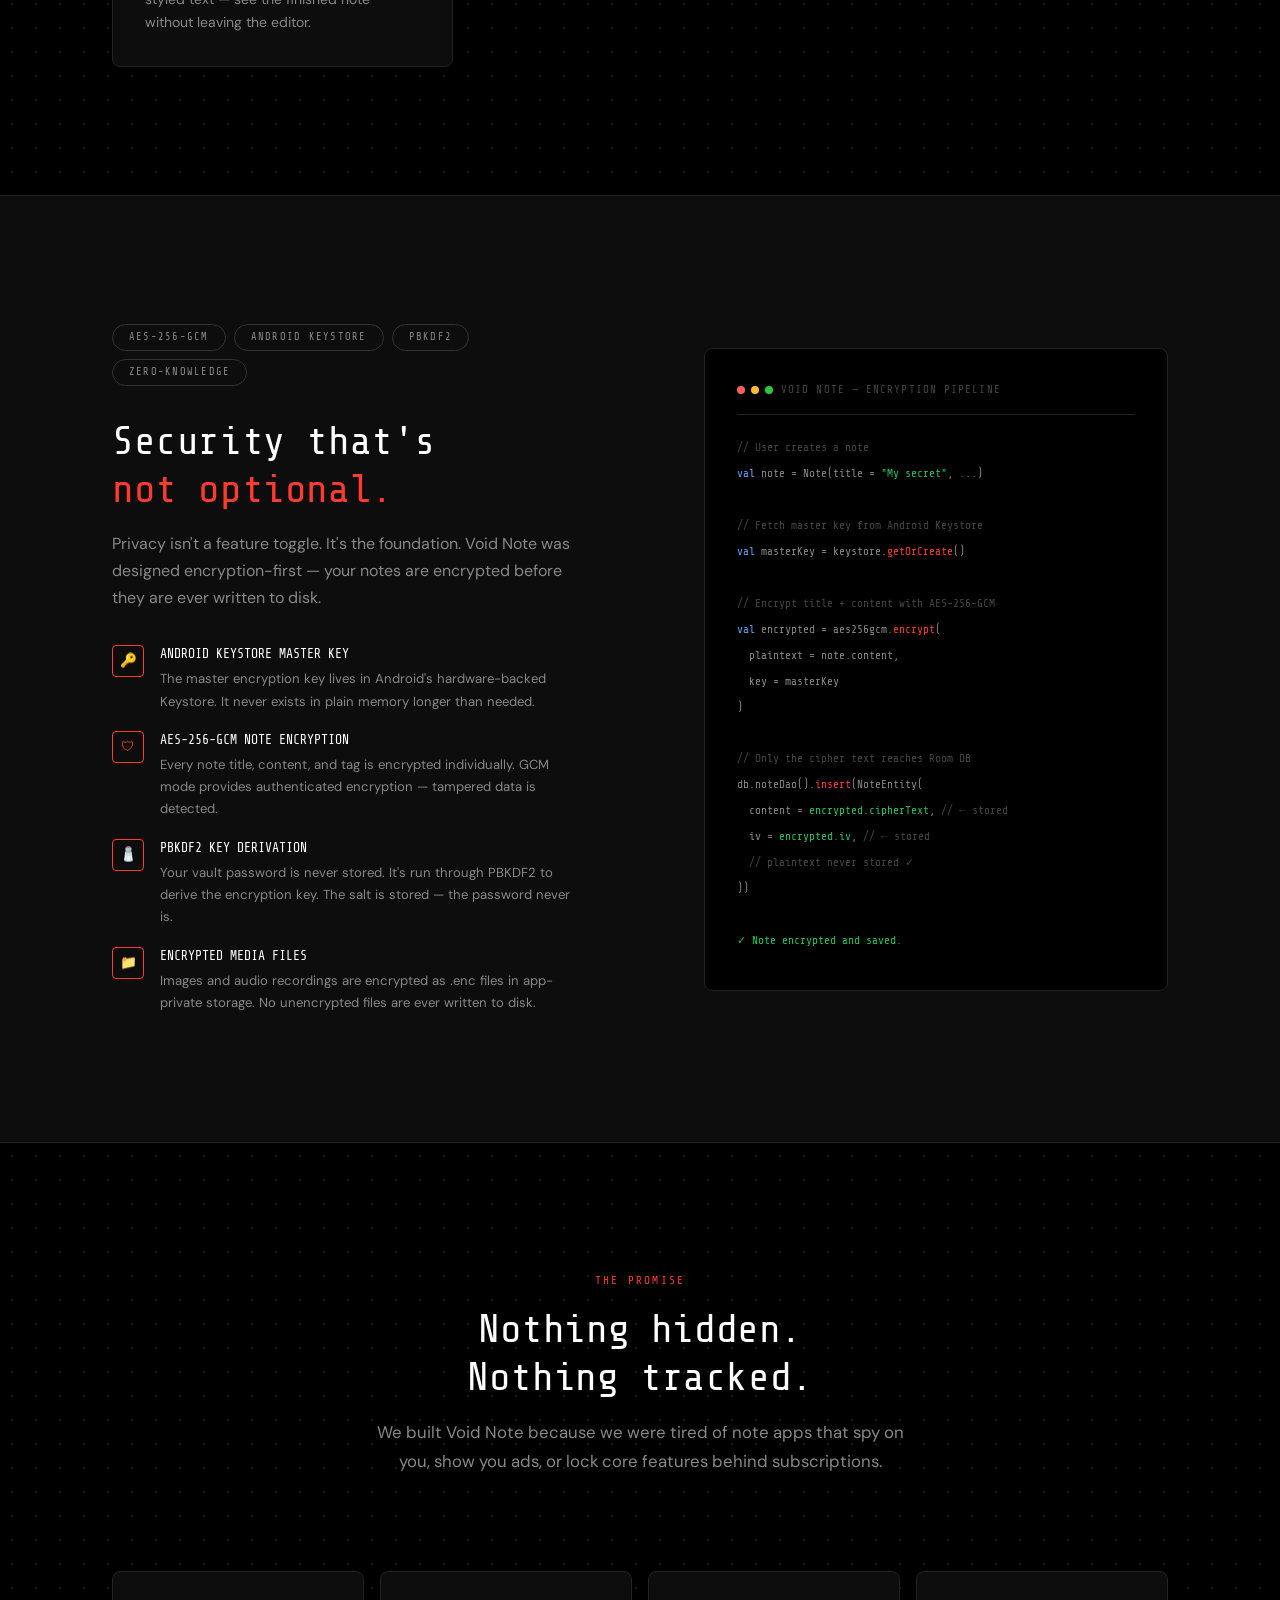
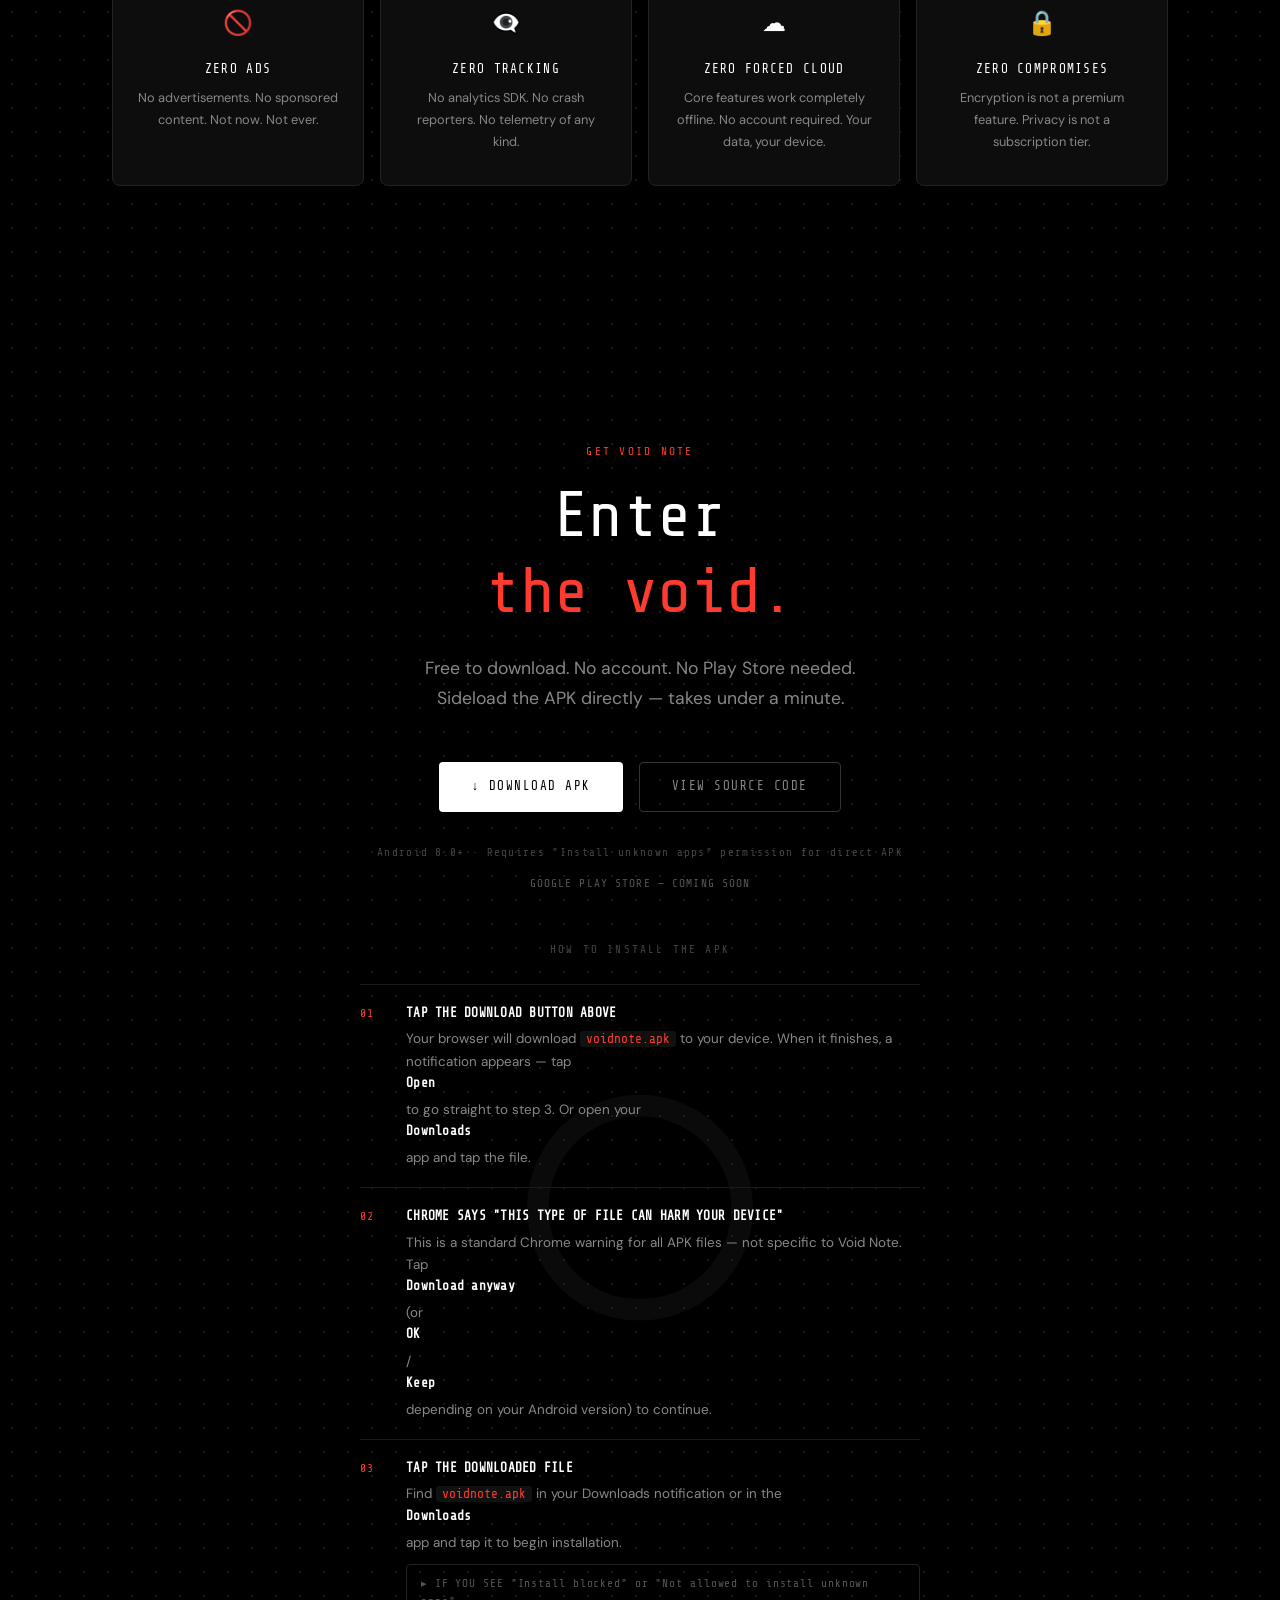
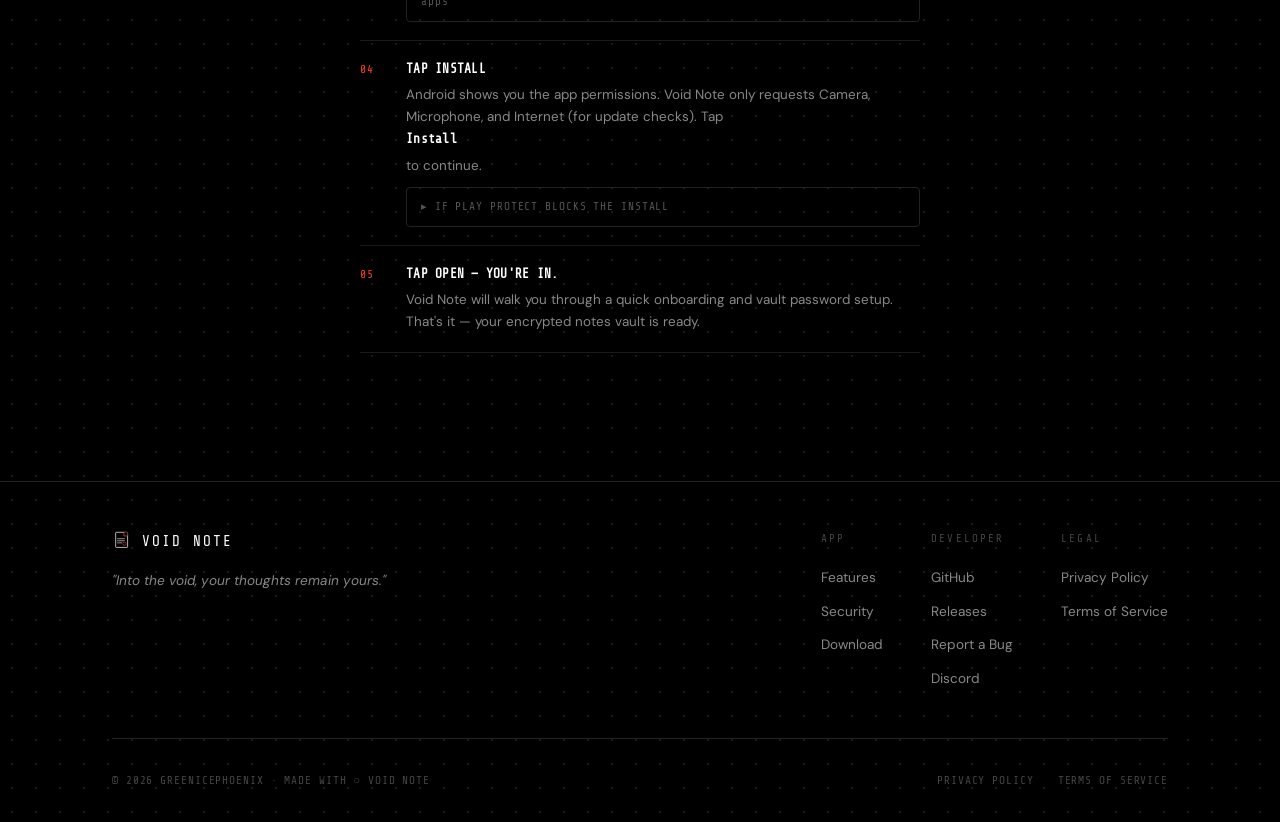
==== commit 6164b7cc: "v1.1.0(2) - updated website and onboarding page" ====
--- a/docs/index.html
+++ b/docs/index.html
@@ -41,6 +41,109 @@
 
   <!-- Our main stylesheet -->
   <link rel="stylesheet" href="style.css">
+
+  <!-- Install guide styles — added for v1.1.0 sideload instructions -->
+  <style>
+    .install-guide {
+      margin-top: 48px;
+      text-align: left;
+      max-width: 560px;
+      margin-left: auto;
+      margin-right: auto;
+    }
+    .install-guide__title {
+      font-family: 'Share Tech Mono', monospace;
+      font-size: 0.68rem;
+      letter-spacing: 0.2em;
+      color: #444;
+      margin-bottom: 24px;
+      text-align: center;
+    }
+    .install-steps {
+      list-style: none;
+      display: flex;
+      flex-direction: column;
+      gap: 0;
+    }
+    .install-step {
+      display: flex;
+      gap: 20px;
+      align-items: flex-start;
+      padding: 18px 0;
+      border-top: 1px solid #1a1a1a;
+    }
+    .install-step:last-child { border-bottom: 1px solid #1a1a1a; }
+    .install-step__num {
+      font-family: 'Share Tech Mono', monospace;
+      font-size: 0.72rem;
+      color: #FF3B30;
+      letter-spacing: 0.08em;
+      min-width: 26px;
+      padding-top: 2px;
+      flex-shrink: 0;
+    }
+    .install-step__body { flex: 1; }
+    .install-step__body strong {
+      display: block;
+      font-family: 'Share Tech Mono', monospace;
+      font-size: 0.8rem;
+      color: #fff;
+      margin-bottom: 5px;
+      letter-spacing: 0.02em;
+    }
+    .install-step__body > p {
+      font-size: 0.84rem;
+      color: #888;
+      line-height: 1.65;
+      margin: 0;
+    }
+    .install-step__body code {
+      font-family: 'Share Tech Mono', monospace;
+      color: #FF3B30;
+      background: #111;
+      padding: 1px 6px;
+      border-radius: 3px;
+      font-size: 0.8rem;
+    }
+    .install-detail {
+      margin-top: 10px;
+      border: 1px solid #222;
+      border-radius: 4px;
+      overflow: hidden;
+    }
+    .install-detail summary {
+      font-family: 'Share Tech Mono', monospace;
+      font-size: 0.7rem;
+      color: #555;
+      letter-spacing: 0.08em;
+      padding: 10px 14px;
+      cursor: pointer;
+      user-select: none;
+      list-style: none;
+      transition: color 0.15s, background 0.15s;
+    }
+    .install-detail summary::-webkit-details-marker { display: none; }
+    .install-detail summary::marker { display: none; }
+    .install-detail summary:hover { color: #aaa; background: #111; }
+    .install-detail__body {
+      padding: 14px 16px;
+      border-top: 1px solid #1a1a1a;
+      font-size: 0.84rem;
+      color: #888;
+      line-height: 1.7;
+    }
+    .install-detail__body ol {
+      list-style: decimal;
+      padding-left: 20px;
+      margin-top: 8px;
+    }
+    .install-detail__body li { margin-bottom: 6px; color: #888; }
+    .install-detail__body strong { color: #ccc; font-weight: 600; }
+    @media (max-width: 768px) {
+      .install-guide { padding: 0 4px; }
+      .install-step__num { min-width: 22px; }
+    }
+  </style>
 </head>
 <body>
 
@@ -71,6 +174,12 @@
       <li><a href="#security" class="nav__link">SECURITY</a></li>
       <li><a href="#download" class="nav__link">DOWNLOAD</a></li>
       <li>
+        <a href="https://github.com/NRoy9/VoidNote"
+           class="nav__link"
+           target="_blank"
+           rel="noopener noreferrer">GITHUB</a>
+      </li>
+      <li>
         <a href="#download" class="nav__cta">
           GET THE APP <span class="btn__arrow">↓</span>
         </a>
@@ -127,11 +236,11 @@
         <a href="#download" class="btn btn--primary">
           DOWNLOAD APK <span class="btn__arrow">↓</span>
         </a>
-        <a href="https://discord.gg/yYgDNJKv"
+        <a href="https://github.com/NRoy9/VoidNote"
            class="btn btn--ghost"
            target="_blank"
            rel="noopener noreferrer">
-          JOIN DISCORD
+          ★ STAR ON GITHUB
         </a>
       </div>
 
@@ -338,6 +447,63 @@
           Swipe right to pin, swipe left to archive — directly from the list.
           Long-press any note for instant actions without opening it.
           Haptic feedback confirms every swipe.
+        </p>
+      </div>
+
+      <!-- Journal — wide card -->
+      <div class="feature-card feature-card--wide animate-in">
+        <div class="feature-card__icon">🗓</div>
+        <div class="feature-card__title">JOURNAL — CALENDAR DIARY</div>
+        <p class="feature-card__desc">
+          A dedicated diary completely separate from your regular notes.
+          Month-view calendar with dot indicators on days that have entries.
+          Tap any day to open or create that day's entry — tap Today to jump straight to now.
+          Flip between consecutive days with prev/next arrows right inside the editor.
+          Navigate to any past month with the month/year picker.
+        </p>
+      </div>
+
+      <!-- Note Linking -->
+      <div class="feature-card animate-in">
+        <div class="feature-card__icon">🔗</div>
+        <div class="feature-card__title">NOTE LINKING</div>
+        <p class="feature-card__desc">
+          Connect related notes with a tap.
+          Linked notes appear as chips above the tags bar — tap to jump, long-press to unlink.
+          Links survive encrypted backups and full restores.
+        </p>
+      </div>
+
+      <!-- Templates -->
+      <div class="feature-card animate-in">
+        <div class="feature-card__icon">📋</div>
+        <div class="feature-card__title">NOTE TEMPLATES</div>
+        <p class="feature-card__desc">
+          Five built-in structures: Meeting Notes, Self-Reflection,
+          Prioritised Todo List, Book/Movie Review, and Blank.
+          Pick from the speed-dial FAB when creating a note.
+        </p>
+      </div>
+
+      <!-- Code Blocks -->
+      <div class="feature-card animate-in">
+        <div class="feature-card__icon">💻</div>
+        <div class="feature-card__title">CODE BLOCKS</div>
+        <p class="feature-card__desc">
+          Monospace dark-surface blocks embedded right inside your notes — always dark regardless of theme.
+          Optional language label. Horizontal scroll for long lines.
+          Autocorrect and autocapitalise disabled inside the block.
+        </p>
+      </div>
+
+      <!-- Focus Mode + Format Preview -->
+      <div class="feature-card animate-in">
+        <div class="feature-card__icon">🎯</div>
+        <div class="feature-card__title">FOCUS MODE + PREVIEW</div>
+        <p class="feature-card__desc">
+          Focus Mode hides every UI element so it's just you and the canvas.
+          Format Preview renders bold, italic, and headings as styled text —
+          see the finished note without leaving the editor.
         </p>
       </div>
 
@@ -561,23 +727,107 @@
         </a>
 
         <!-- Secondary: View source -->
-        <a href="https://discord.gg/yYgDNJKv"
+        <a href="https://github.com/NRoy9/VoidNote"
            class="btn btn--ghost"
            target="_blank"
            rel="noopener noreferrer">
-          JOIN COMMUNITY
+          VIEW SOURCE CODE
         </a>
       </div>
 
       <!-- Installation note — updated dynamically by JS with live version -->
       <p class="download__note" id="download-version-note">
-        Android 8.0+ · Requires "Install unknown apps" permission for direct APK
+        Android 8.0+ · Free · No account required
       </p>
 
       <!-- Play Store coming soon notice -->
       <p style="margin-top: 12px; font-family: 'Share Tech Mono', monospace; font-size: 0.7rem; letter-spacing: 0.1em; color: #555;">
         GOOGLE PLAY STORE — COMING SOON
       </p>
+
+      <!-- ── Step-by-step sideload guide ──────────────────────────── -->
+      <div class="install-guide">
+        <p class="install-guide__title">HOW TO INSTALL THE APK</p>
+
+        <ol class="install-steps">
+
+          <li class="install-step">
+            <span class="install-step__num">01</span>
+            <div class="install-step__body">
+              <strong>TAP THE DOWNLOAD BUTTON ABOVE</strong>
+              <p>Your browser will download <code>voidnote.apk</code> to your device.
+                When it finishes, a notification appears — tap <strong>Open</strong> to go straight to step 3.
+                Or open your <strong>Downloads</strong> app and tap the file.</p>
+            </div>
+          </li>
+
+          <li class="install-step">
+            <span class="install-step__num">02</span>
+            <div class="install-step__body">
+              <strong>CHROME SAYS "THIS TYPE OF FILE CAN HARM YOUR DEVICE"</strong>
+              <p>This is a standard Chrome warning for all APK files — not specific to Void Note.
+                Tap <strong>Download anyway</strong> (or <strong>OK</strong> / <strong>Keep</strong> depending on your Android version) to continue.</p>
+            </div>
+          </li>
+
+          <li class="install-step">
+            <span class="install-step__num">03</span>
+            <div class="install-step__body">
+              <strong>TAP THE DOWNLOADED FILE</strong>
+              <p>Find <code>voidnote.apk</code> in your Downloads notification or in the <strong>Downloads</strong> app and tap it to begin installation.</p>
+
+              <!-- Unknown sources blocked -->
+              <details class="install-detail">
+                <summary>▸ IF YOU SEE "Install blocked" or "Not allowed to install unknown apps"</summary>
+                <div class="install-detail__body">
+                  Android blocks apps from outside the Play Store by default. Here's how to allow it:
+                  <ol>
+                    <li>Tap <strong>Settings</strong> in the prompt that appears.</li>
+                    <li>You'll land on <strong>Install unknown apps</strong> for your browser (e.g. Chrome or Files).</li>
+                    <li>Toggle <strong>Allow from this source</strong> ON.</li>
+                    <li>Press <strong>Back</strong> — the installer will resume automatically, or tap the APK again.</li>
+                  </ol>
+                  <strong>Note:</strong> You can turn this permission back off after installing if you prefer.
+                  On some Samsung devices look for <strong>Install unknown apps</strong> under Settings → Apps → Special access.
+                </div>
+              </details>
+            </div>
+          </li>
+
+          <li class="install-step">
+            <span class="install-step__num">04</span>
+            <div class="install-step__body">
+              <strong>TAP INSTALL</strong>
+              <p>Android shows you the app permissions. Void Note only requests Camera, Microphone, and Internet (for update checks). Tap <strong>Install</strong> to continue.</p>
+
+              <!-- Play Protect blocked -->
+              <details class="install-detail">
+                <summary>▸ IF PLAY PROTECT BLOCKS THE INSTALL</summary>
+                <div class="install-detail__body">
+                  Google Play Protect may flag apps not yet in the Play Store. Void Note is open source and safe — you can verify the code on GitHub. To proceed:
+                  <ol>
+                    <li>Tap <strong>More details</strong> (or the small arrow) on the Play Protect screen.</li>
+                    <li>Tap <strong>Install anyway</strong>.</li>
+                    <li>If asked to send the app to Google for review, tap <strong>Don't send</strong> — the app is open source and already public on GitHub.</li>
+                  </ol>
+                  Play Protect will stop flagging the app once it's on the Play Store.
+                </div>
+              </details>
+            </div>
+          </li>
+
+          <li class="install-step">
+            <span class="install-step__num">05</span>
+            <div class="install-step__body">
+              <strong>TAP OPEN — YOU'RE IN.</strong>
+              <p>Void Note will walk you through a quick onboarding and vault password setup. That's it — your encrypted notes vault is ready.</p>
+            </div>
+          </li>
+
+        </ol>
+      </div>
+      <!-- ── end sideload guide ──────────────────────────────────── -->
+
     </div>
   </div>
 </section>
@@ -621,19 +871,31 @@
         </div>
 
         <div>
-          <p class="footer__col-title">COMMUNITY</p>
+          <p class="footer__col-title">DEVELOPER</p>
           <ul class="footer__col-links" role="list">
+            <li>
+              <a href="https://github.com/NRoy9/VoidNote"
+                 class="footer__col-link"
+                 target="_blank"
+                 rel="noopener noreferrer">GitHub</a>
+            </li>
+            <li>
+              <a href="https://github.com/NRoy9/VoidNote/releases"
+                 class="footer__col-link"
+                 target="_blank"
+                 rel="noopener noreferrer">Releases</a>
+            </li>
+            <li>
+              <a href="https://github.com/NRoy9/VoidNote/issues"
+                 class="footer__col-link"
+                 target="_blank"
+                 rel="noopener noreferrer">Report a Bug</a>
+            </li>
             <li>
               <a href="https://discord.gg/yYgDNJKv"
                  class="footer__col-link"
                  target="_blank"
                  rel="noopener noreferrer">Discord</a>
-            </li>
-            <li>
-              <a href="#download" class="footer__col-link">Download APK</a>
-            </li>
-            <li>
-              <a href="privacy-policy.html" class="footer__col-link">Privacy Policy</a>
             </li>
           </ul>
         </div>
@@ -686,45 +948,67 @@
   // more than enough for a marketing page.
 
   (async function fetchLatestRelease() {
-    const VERSION_JSON = 'https://voidnote.pages.dev/version.json';
-    const FALLBACK_APK = 'https://voidnote.pages.dev/voidnote.apk';
-
-    const badgeEl     = document.getElementById('hero-version-badge');
-    const downloadBtn = document.getElementById('download-btn');
-    const versionNote = document.getElementById('download-version-note');
+    const REPO          = 'NRoy9/VoidNote';
+    const API_URL       = `https://api.github.com/repos/${REPO}/releases/latest`;
+    const FALLBACK_URL  = `https://github.com/${REPO}/releases`;
+
+    const badgeEl      = document.getElementById('hero-version-badge');
+    const downloadBtn  = document.getElementById('download-btn');
+    const versionNote  = document.getElementById('download-version-note');
 
     try {
-      const res = await fetch(VERSION_JSON + '?t=' + Date.now()); // bust cache
-      if (!res.ok) throw new Error(`HTTP ${res.status}`);
+      const res  = await fetch(API_URL, {
+        headers: { 'Accept': 'application/vnd.github+json' }
+      });
+
+      if (!res.ok) throw new Error(`GitHub API ${res.status}`);
 
       const data    = await res.json();
-      const version = (data.version || '').trim();
-      const apkUrl  = (data.apkUrl  || FALLBACK_APK).trim();
-
+      const tag     = data.tag_name || '';                 // e.g. "v1.0.1"
+      const version = tag.replace(/^v/, '');              // e.g. "1.0.1"
+      const assets  = data.assets || [];
+
+      // Find the APK asset — any asset whose name ends in ".apk"
+      const apkAsset = assets.find(a => a.name.endsWith('.apk'));
+      const apkUrl   = apkAsset ? apkAsset.browser_download_url : null;
+
+      // Update hero badge
       if (badgeEl && version) {
-        badgeEl.textContent = `V${version.toUpperCase()} — AVAILABLE NOW`;
+        badgeEl.textContent = `V${version.toUpperCase()} — AVAILABLE ON GITHUB`;
       }
 
+      // Update download button
       if (downloadBtn) {
-        downloadBtn.href        = apkUrl;
-        downloadBtn.textContent = `↓ DOWNLOAD APK  v${version}`;
-        downloadBtn.removeAttribute('target');
-        downloadBtn.removeAttribute('rel');
+        if (apkUrl) {
+          // Direct APK download — no extra click needed
+          downloadBtn.href             = apkUrl;
+          downloadBtn.textContent      = `↓ DOWNLOAD APK  v${version}`;
+          // Remove target="_blank" so the browser triggers a download directly
+          downloadBtn.removeAttribute('target');
+          downloadBtn.removeAttribute('rel');
+        } else {
+          // No APK asset found — fall back to releases page but update label
+          downloadBtn.href        = data.html_url || FALLBACK_URL;
+          downloadBtn.textContent = version
+            ? `↓ DOWNLOAD  v${version}`
+            : '↓ DOWNLOAD APK';
+        }
       }
 
+      // Update version note below the button
       if (versionNote && version) {
         versionNote.textContent =
-          `v${version} · Android 8.0+ · Tap Download, then allow "Install unknown apps"`;
+          `v${version} · Android 8.0+ · Requires "Install unknown apps" permission for direct APK`;
       }
 
     } catch (err) {
+      // Silent fallback — button already points to releases page by default.
+      // Badge shows a static label so the page still looks finished.
       console.warn('Version fetch failed (non-critical):', err.message);
-      if (badgeEl) badgeEl.textContent = 'AVAILABLE NOW';
-      if (downloadBtn) {
-        downloadBtn.href        = FALLBACK_APK;
-        downloadBtn.textContent = '↓ DOWNLOAD APK';
-        downloadBtn.removeAttribute('target');
-        downloadBtn.removeAttribute('rel');
+      if (badgeEl) badgeEl.textContent = 'AVAILABLE ON GITHUB';
+      if (versionNote) {
+        versionNote.textContent =
+          'Android 8.0+ · Requires "Install unknown apps" permission for direct APK';
       }
     }
   })();
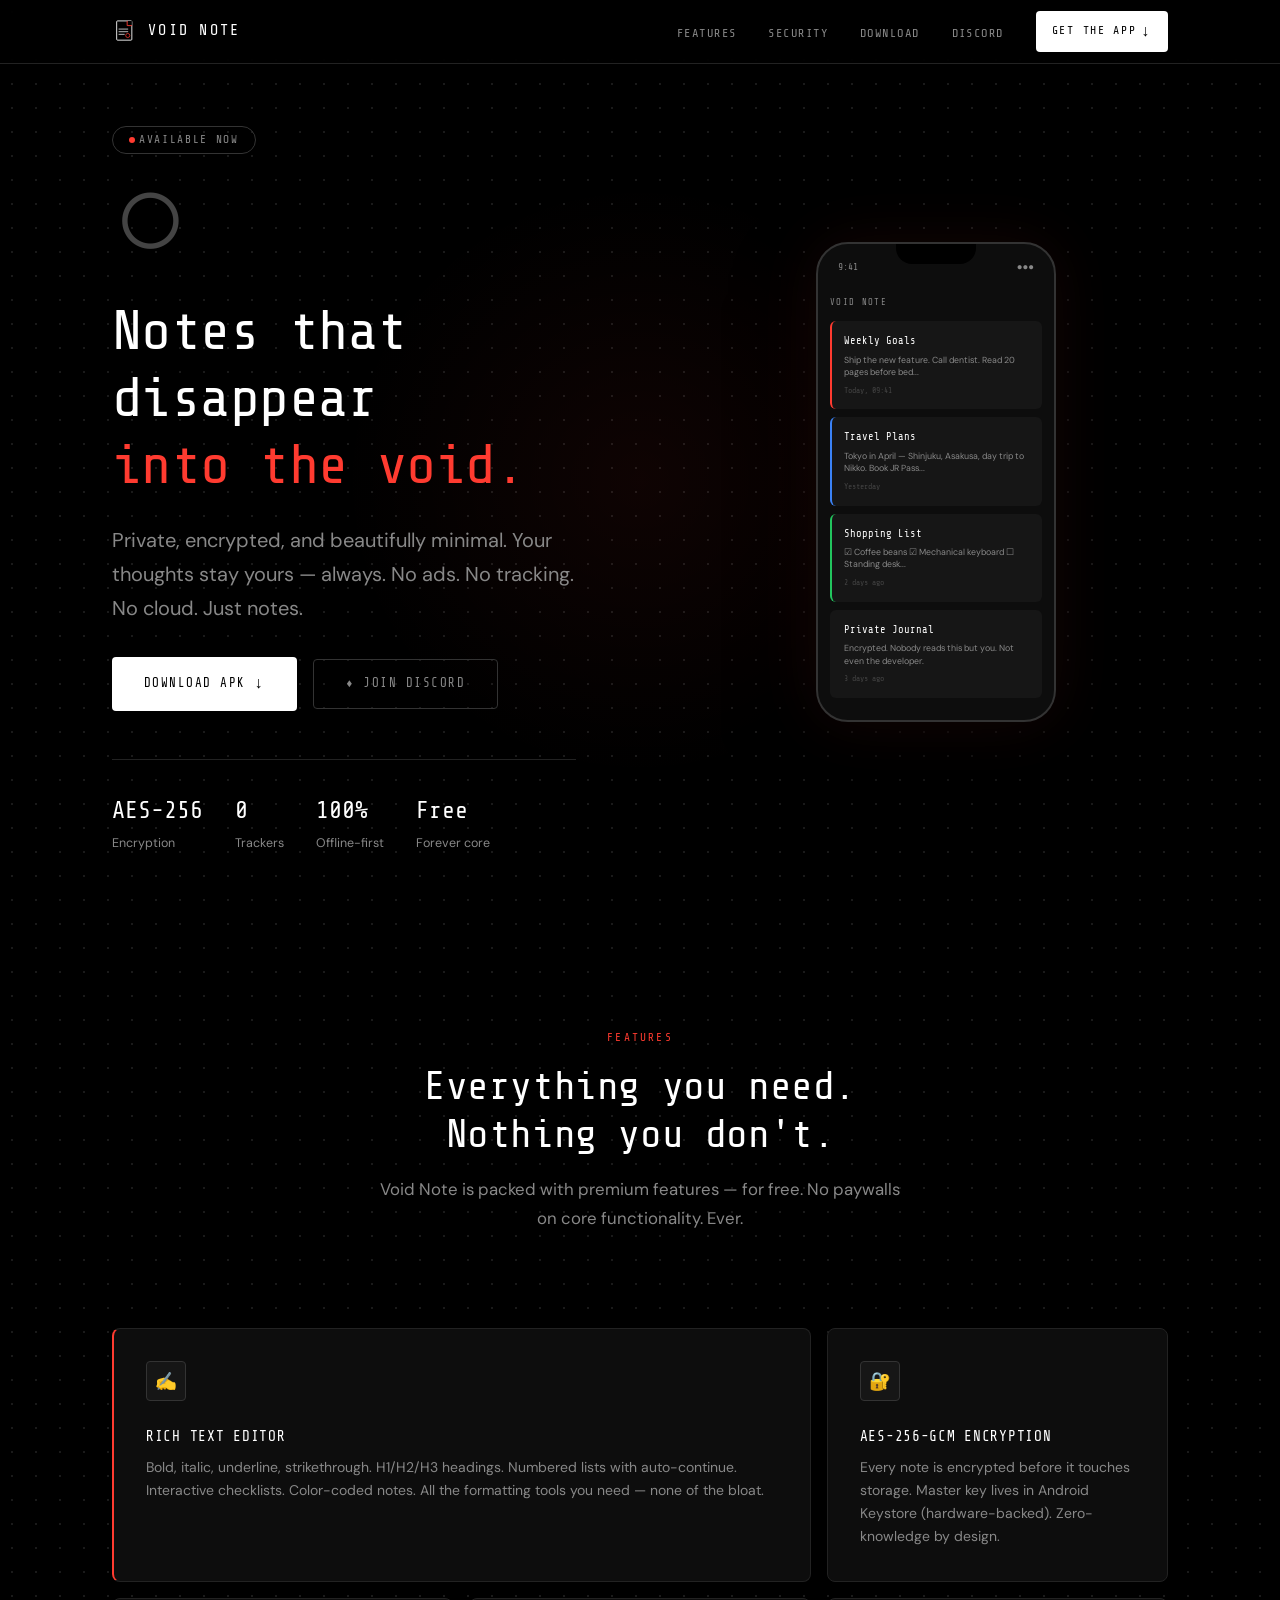
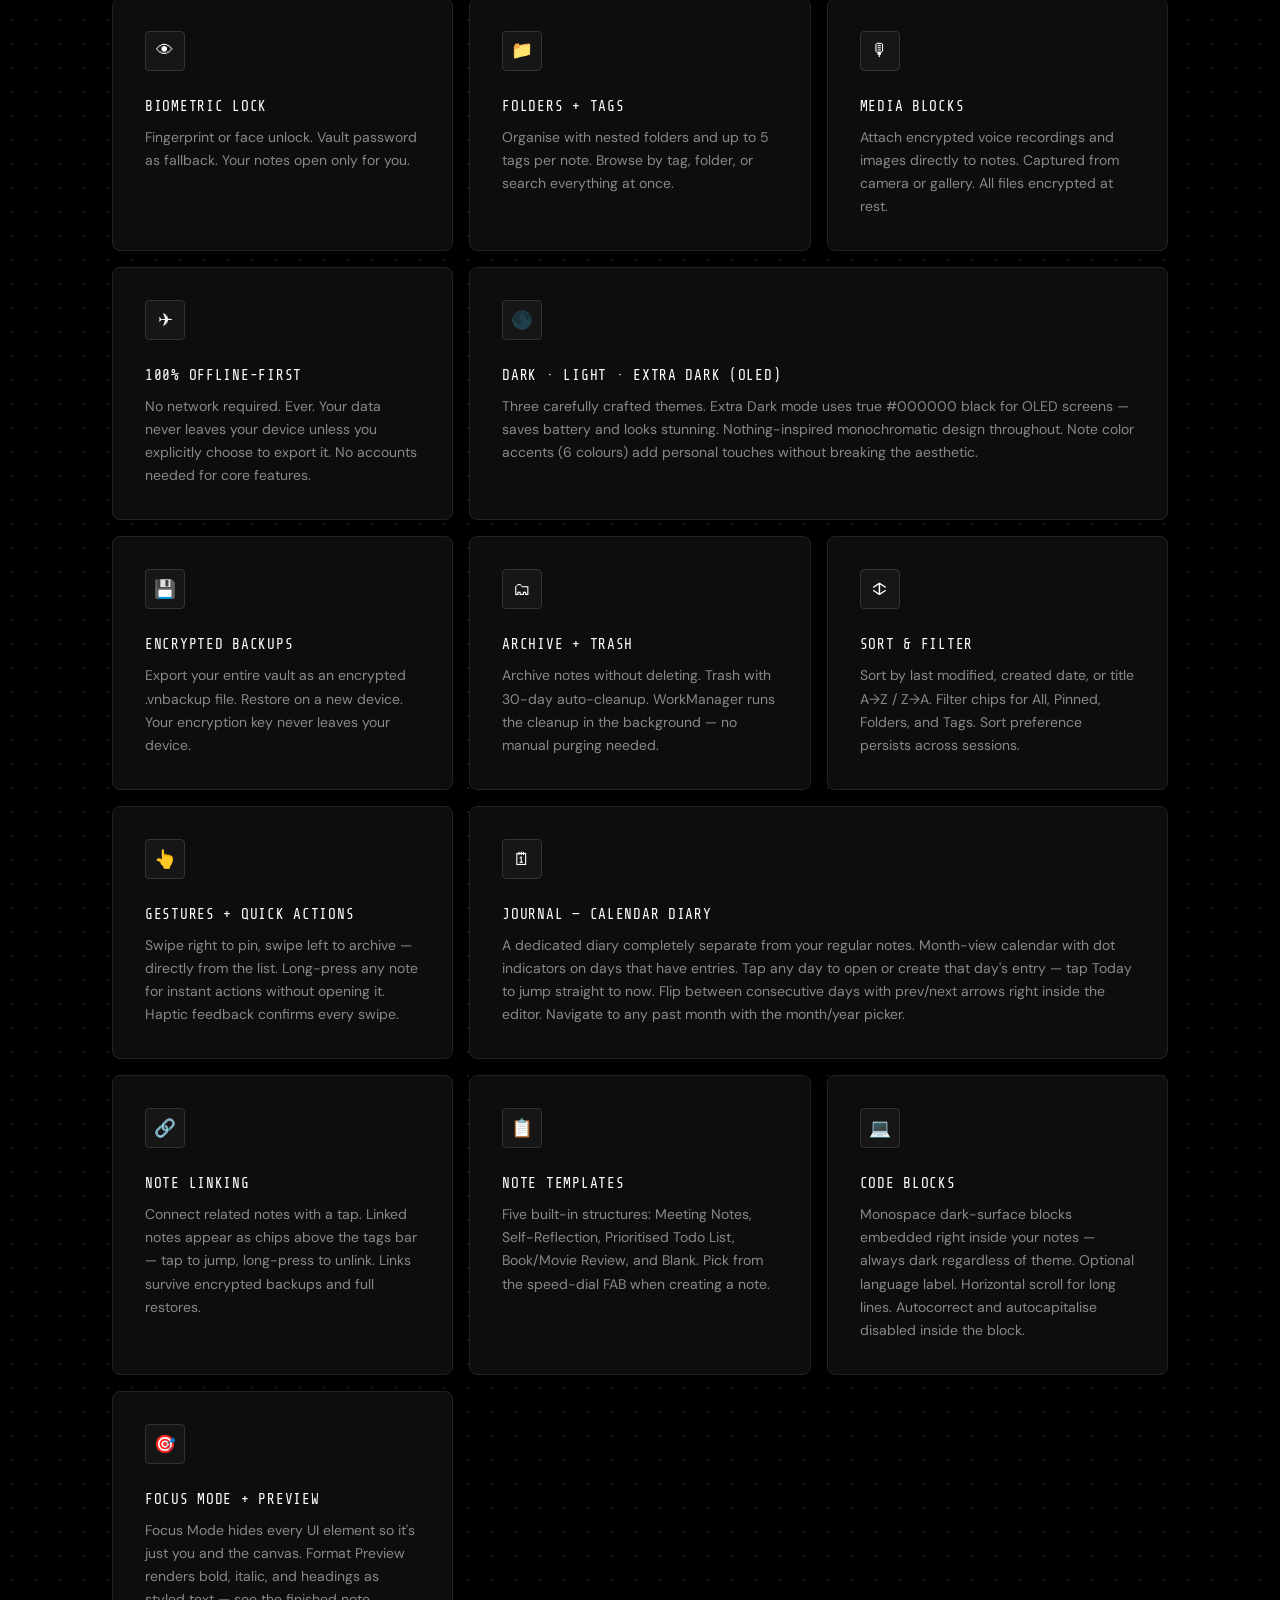
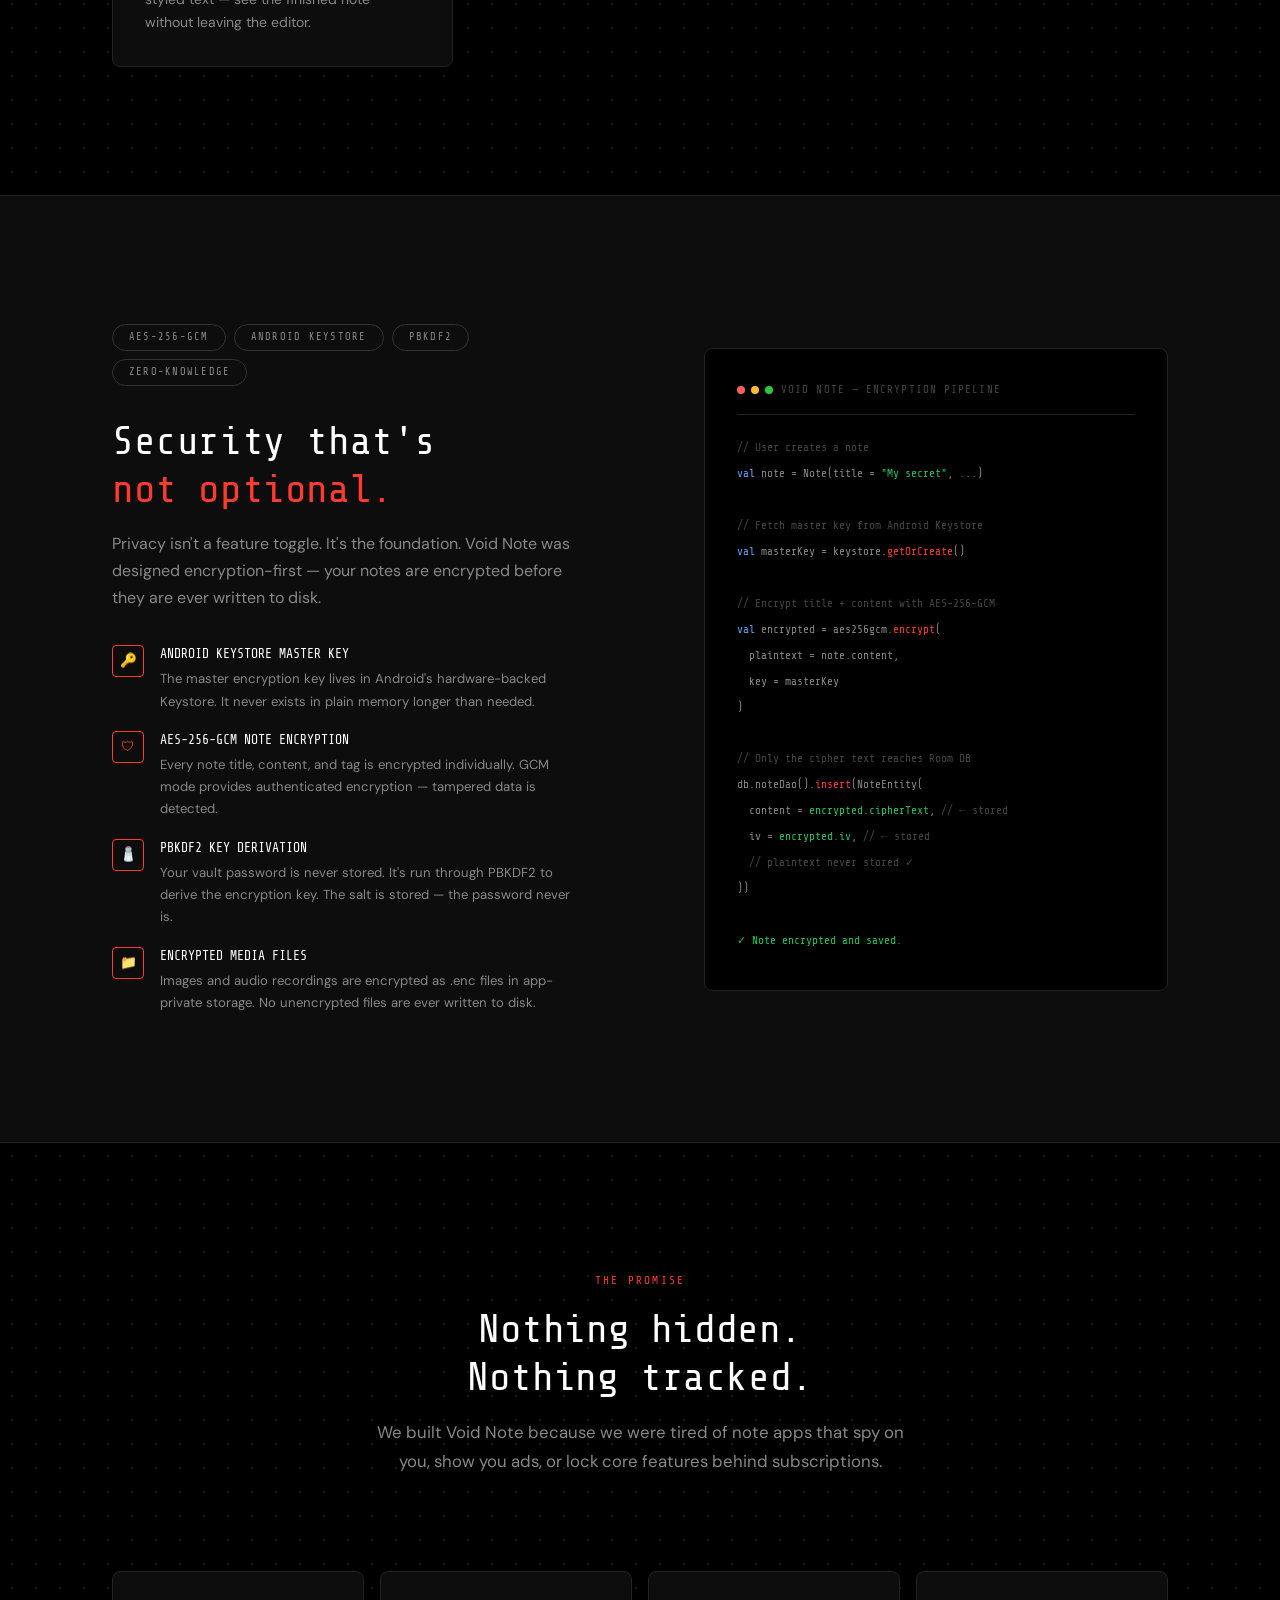
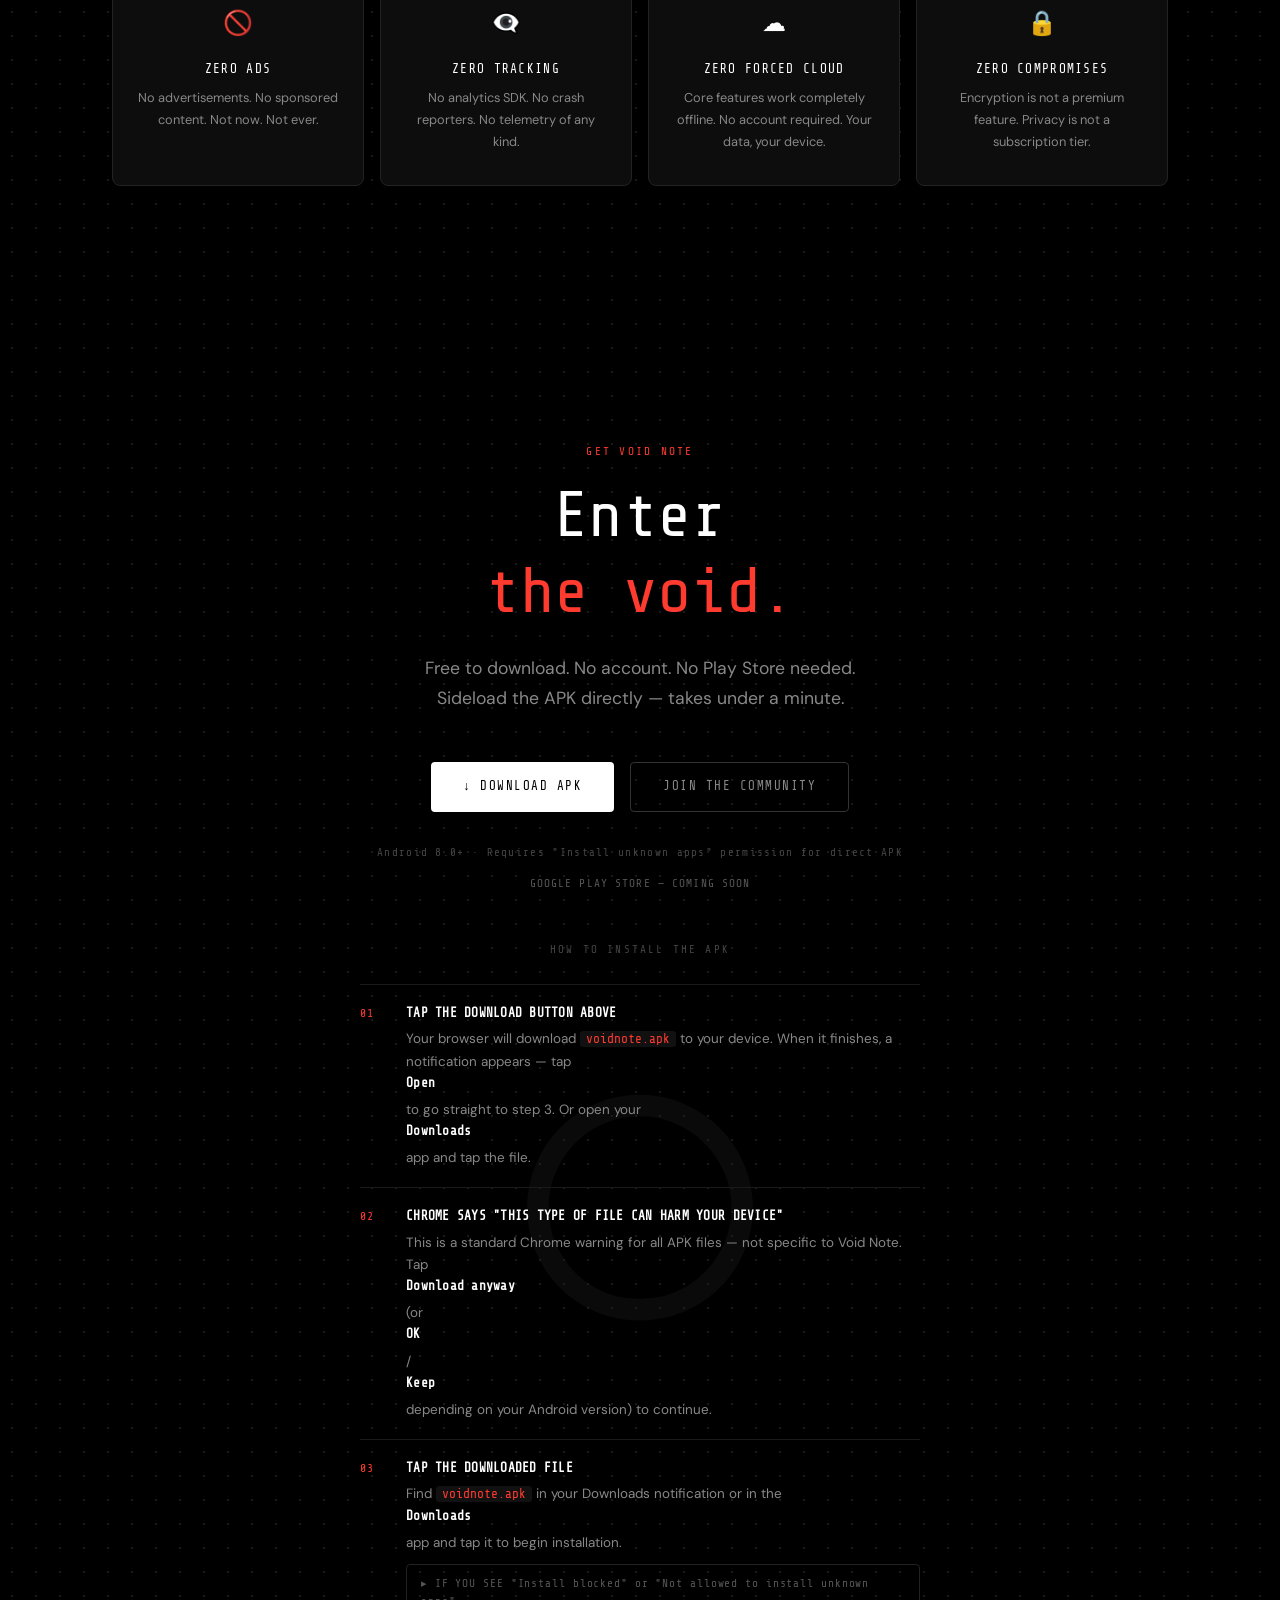
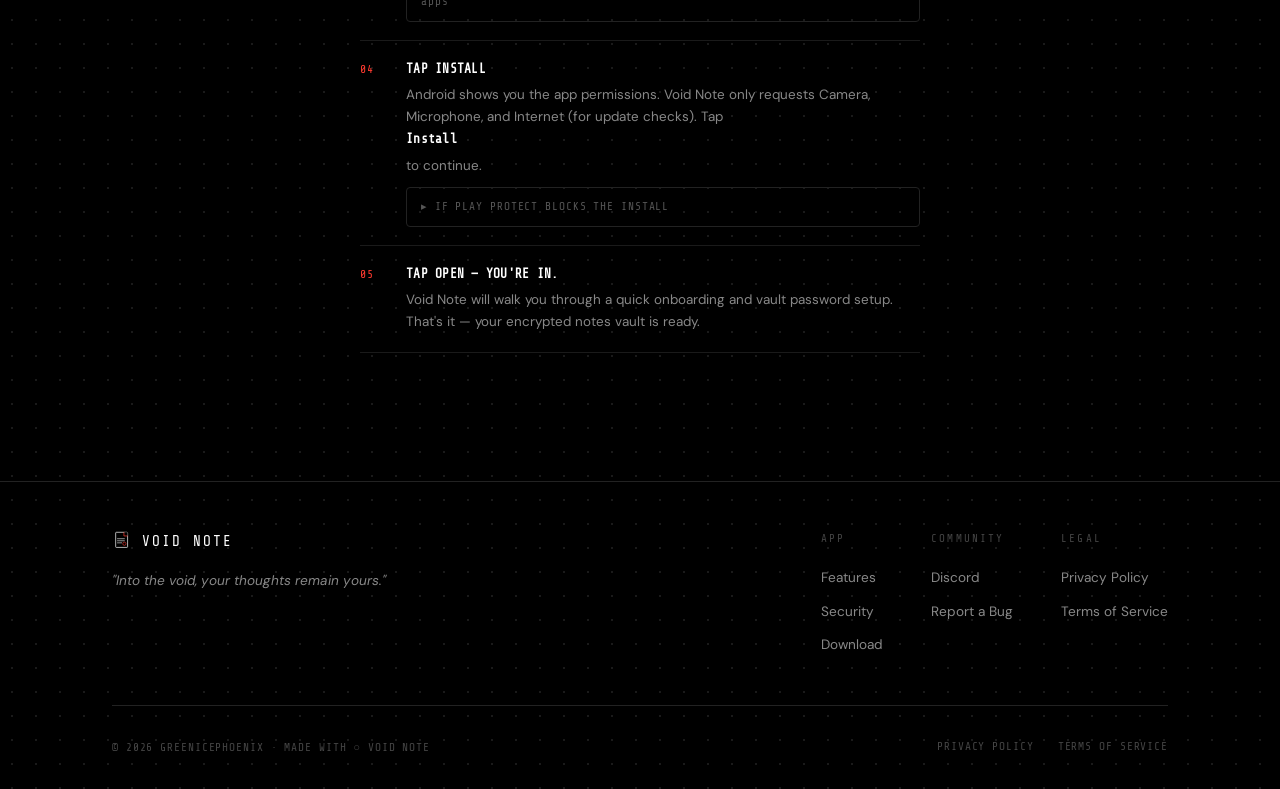
==== commit 94f676b7: "v1.1.0(3) - updated website and onboarding page fixed, rmoved github references" ====
--- a/docs/index.html
+++ b/docs/index.html
@@ -174,10 +174,10 @@
       <li><a href="#security" class="nav__link">SECURITY</a></li>
       <li><a href="#download" class="nav__link">DOWNLOAD</a></li>
       <li>
-        <a href="https://github.com/NRoy9/VoidNote"
+        <a href="https://discord.gg/NUZVzE9XGC"
            class="nav__link"
            target="_blank"
-           rel="noopener noreferrer">GITHUB</a>
+           rel="noopener noreferrer">DISCORD</a>
       </li>
       <li>
         <a href="#download" class="nav__cta">
@@ -211,7 +211,7 @@
     <!-- Left: Text content -->
     <div class="hero__content">
 
-      <!-- Version badge — updated dynamically by JS from GitHub releases -->
+      <!-- Version badge — updated dynamically by JS from version.json -->
       <div class="hero__eyebrow">
           <span class="badge">
             <span class="dot" aria-hidden="true"></span>
@@ -231,16 +231,16 @@
         No ads. No tracking. No cloud. Just notes.
       </p>
 
-      <!-- Primary CTA + secondary GitHub link -->
+      <!-- Primary CTA + secondary Discord link -->
       <div class="hero__actions">
         <a href="#download" class="btn btn--primary">
           DOWNLOAD APK <span class="btn__arrow">↓</span>
         </a>
-        <a href="https://github.com/NRoy9/VoidNote"
+        <a href="https://discord.gg/NUZVzE9XGC"
            class="btn btn--ghost"
            target="_blank"
            rel="noopener noreferrer">
-          ★ STAR ON GITHUB
+          ♦ JOIN DISCORD
         </a>
       </div>
 
@@ -717,21 +717,19 @@
       </p>
 
       <div class="download__actions">
-        <!-- Primary: direct APK download — href and label set dynamically by JS -->
+        <!-- Primary: direct APK download — href and label updated dynamically by JS -->
         <a id="download-btn"
-           href="https://github.com/NRoy9/VoidNote/releases"
-           class="btn btn--primary"
-           target="_blank"
-           rel="noopener noreferrer">
+           href="https://voidnote.pages.dev/voidnote.apk"
+           class="btn btn--primary">
           ↓ DOWNLOAD APK
         </a>
 
-        <!-- Secondary: View source -->
-        <a href="https://github.com/NRoy9/VoidNote"
+        <!-- Secondary: community Discord -->
+        <a href="https://discord.gg/NUZVzE9XGC"
            class="btn btn--ghost"
            target="_blank"
            rel="noopener noreferrer">
-          VIEW SOURCE CODE
+          JOIN THE COMMUNITY
         </a>
       </div>
 
@@ -804,11 +802,11 @@
               <details class="install-detail">
                 <summary>▸ IF PLAY PROTECT BLOCKS THE INSTALL</summary>
                 <div class="install-detail__body">
-                  Google Play Protect may flag apps not yet in the Play Store. Void Note is open source and safe — you can verify the code on GitHub. To proceed:
+                  Google Play Protect may flag apps not yet in the Play Store. Void Note is safe — to proceed:
                   <ol>
                     <li>Tap <strong>More details</strong> (or the small arrow) on the Play Protect screen.</li>
                     <li>Tap <strong>Install anyway</strong>.</li>
-                    <li>If asked to send the app to Google for review, tap <strong>Don't send</strong> — the app is open source and already public on GitHub.</li>
+                    <li>If asked to send the app to Google for review, tap <strong>Don't send</strong>.</li>
                   </ol>
                   Play Protect will stop flagging the app once it's on the Play Store.
                 </div>
@@ -871,31 +869,19 @@
         </div>
 
         <div>
-          <p class="footer__col-title">DEVELOPER</p>
+          <p class="footer__col-title">COMMUNITY</p>
           <ul class="footer__col-links" role="list">
             <li>
-              <a href="https://github.com/NRoy9/VoidNote"
+              <a href="https://discord.gg/NUZVzE9XGC"
                  class="footer__col-link"
                  target="_blank"
-                 rel="noopener noreferrer">GitHub</a>
-            </li>
-            <li>
-              <a href="https://github.com/NRoy9/VoidNote/releases"
-                 class="footer__col-link"
-                 target="_blank"
-                 rel="noopener noreferrer">Releases</a>
+                 rel="noopener noreferrer">Discord</a>
             </li>
             <li>
               <a href="https://github.com/NRoy9/VoidNote/issues"
                  class="footer__col-link"
                  target="_blank"
                  rel="noopener noreferrer">Report a Bug</a>
-            </li>
-            <li>
-              <a href="https://discord.gg/yYgDNJKv"
-                 class="footer__col-link"
-                 target="_blank"
-                 rel="noopener noreferrer">Discord</a>
             </li>
           </ul>
         </div>
@@ -932,67 +918,50 @@
      3. Scroll animation (Intersection Observer — no library needed)
      ================================================================ -->
 <script>
-  // ── 1. GITHUB RELEASE FETCHER ─────────────────────────────────────────
+  // ── 1. VERSION.JSON FETCHER ───────────────────────────────────────────────
   //
-  // Calls the public GitHub Releases API on page load to get:
-  //   - tag_name  → displayed in the hero badge and version note
-  //   - assets[]  → we find the .apk asset and use its browser_download_url
-  //                 so the Download button goes straight to the file, not
-  //                 to the releases page.
+  // Fetches version.json hosted on Cloudflare Pages to get the latest version
+  // number and APK download URL. No GitHub API needed — no auth, no rate limits.
   //
-  // FALLBACK: if the API call fails (offline, rate-limited, no APK asset
-  // attached yet), the button keeps its default href (the releases page)
-  // and the badge shows a sensible static label. Nothing breaks.
+  // version.json format:
+  //   { "version": "1.1.0", "apkUrl": "https://voidnote.pages.dev/voidnote.apk" }
   //
-  // GitHub's unauthenticated API rate limit is 60 requests/hour per IP —
-  // more than enough for a marketing page.
-
-  (async function fetchLatestRelease() {
-    const REPO          = 'NRoy9/VoidNote';
-    const API_URL       = `https://api.github.com/repos/${REPO}/releases/latest`;
-    const FALLBACK_URL  = `https://github.com/${REPO}/releases`;
+  // FALLBACK: if the fetch fails (offline, CDN issue), the button already
+  // points directly to the APK and the badge shows a sensible static label.
+
+  (async function fetchVersionJson() {
+    const VERSION_URL   = 'https://voidnote.pages.dev/version.json';
+    const FALLBACK_URL  = 'https://voidnote.pages.dev/voidnote.apk';
 
     const badgeEl      = document.getElementById('hero-version-badge');
     const downloadBtn  = document.getElementById('download-btn');
     const versionNote  = document.getElementById('download-version-note');
 
     try {
-      const res  = await fetch(API_URL, {
-        headers: { 'Accept': 'application/vnd.github+json' }
+      const res = await fetch(VERSION_URL, {
+        headers: { 'Cache-Control': 'no-cache' }
       });
 
-      if (!res.ok) throw new Error(`GitHub API ${res.status}`);
+      if (!res.ok) throw new Error(`version.json fetch: ${res.status}`);
 
       const data    = await res.json();
-      const tag     = data.tag_name || '';                 // e.g. "v1.0.1"
-      const version = tag.replace(/^v/, '');              // e.g. "1.0.1"
-      const assets  = data.assets || [];
-
-      // Find the APK asset — any asset whose name ends in ".apk"
-      const apkAsset = assets.find(a => a.name.endsWith('.apk'));
-      const apkUrl   = apkAsset ? apkAsset.browser_download_url : null;
+      const version = (data.version || '').trim();
+      const apkUrl  = (data.apkUrl  || '').trim() || FALLBACK_URL;
 
       // Update hero badge
       if (badgeEl && version) {
-        badgeEl.textContent = `V${version.toUpperCase()} — AVAILABLE ON GITHUB`;
+        badgeEl.textContent = `V${version.toUpperCase()} — AVAILABLE NOW`;
       }
 
       // Update download button
-      if (downloadBtn) {
-        if (apkUrl) {
-          // Direct APK download — no extra click needed
-          downloadBtn.href             = apkUrl;
-          downloadBtn.textContent      = `↓ DOWNLOAD APK  v${version}`;
-          // Remove target="_blank" so the browser triggers a download directly
-          downloadBtn.removeAttribute('target');
-          downloadBtn.removeAttribute('rel');
-        } else {
-          // No APK asset found — fall back to releases page but update label
-          downloadBtn.href        = data.html_url || FALLBACK_URL;
-          downloadBtn.textContent = version
-            ? `↓ DOWNLOAD  v${version}`
-            : '↓ DOWNLOAD APK';
-        }
+      if (downloadBtn && apkUrl) {
+        downloadBtn.href        = apkUrl;
+        downloadBtn.textContent = version
+          ? `↓ DOWNLOAD APK  v${version}`
+          : '↓ DOWNLOAD APK';
+        // Direct download — remove blank-tab attributes
+        downloadBtn.removeAttribute('target');
+        downloadBtn.removeAttribute('rel');
       }
 
       // Update version note below the button
@@ -1002,10 +971,9 @@
       }
 
     } catch (err) {
-      // Silent fallback — button already points to releases page by default.
-      // Badge shows a static label so the page still looks finished.
+      // Silent fallback — button already points to APK by default.
       console.warn('Version fetch failed (non-critical):', err.message);
-      if (badgeEl) badgeEl.textContent = 'AVAILABLE ON GITHUB';
+      if (badgeEl) badgeEl.textContent = 'AVAILABLE NOW';
       if (versionNote) {
         versionNote.textContent =
           'Android 8.0+ · Requires "Install unknown apps" permission for direct APK';
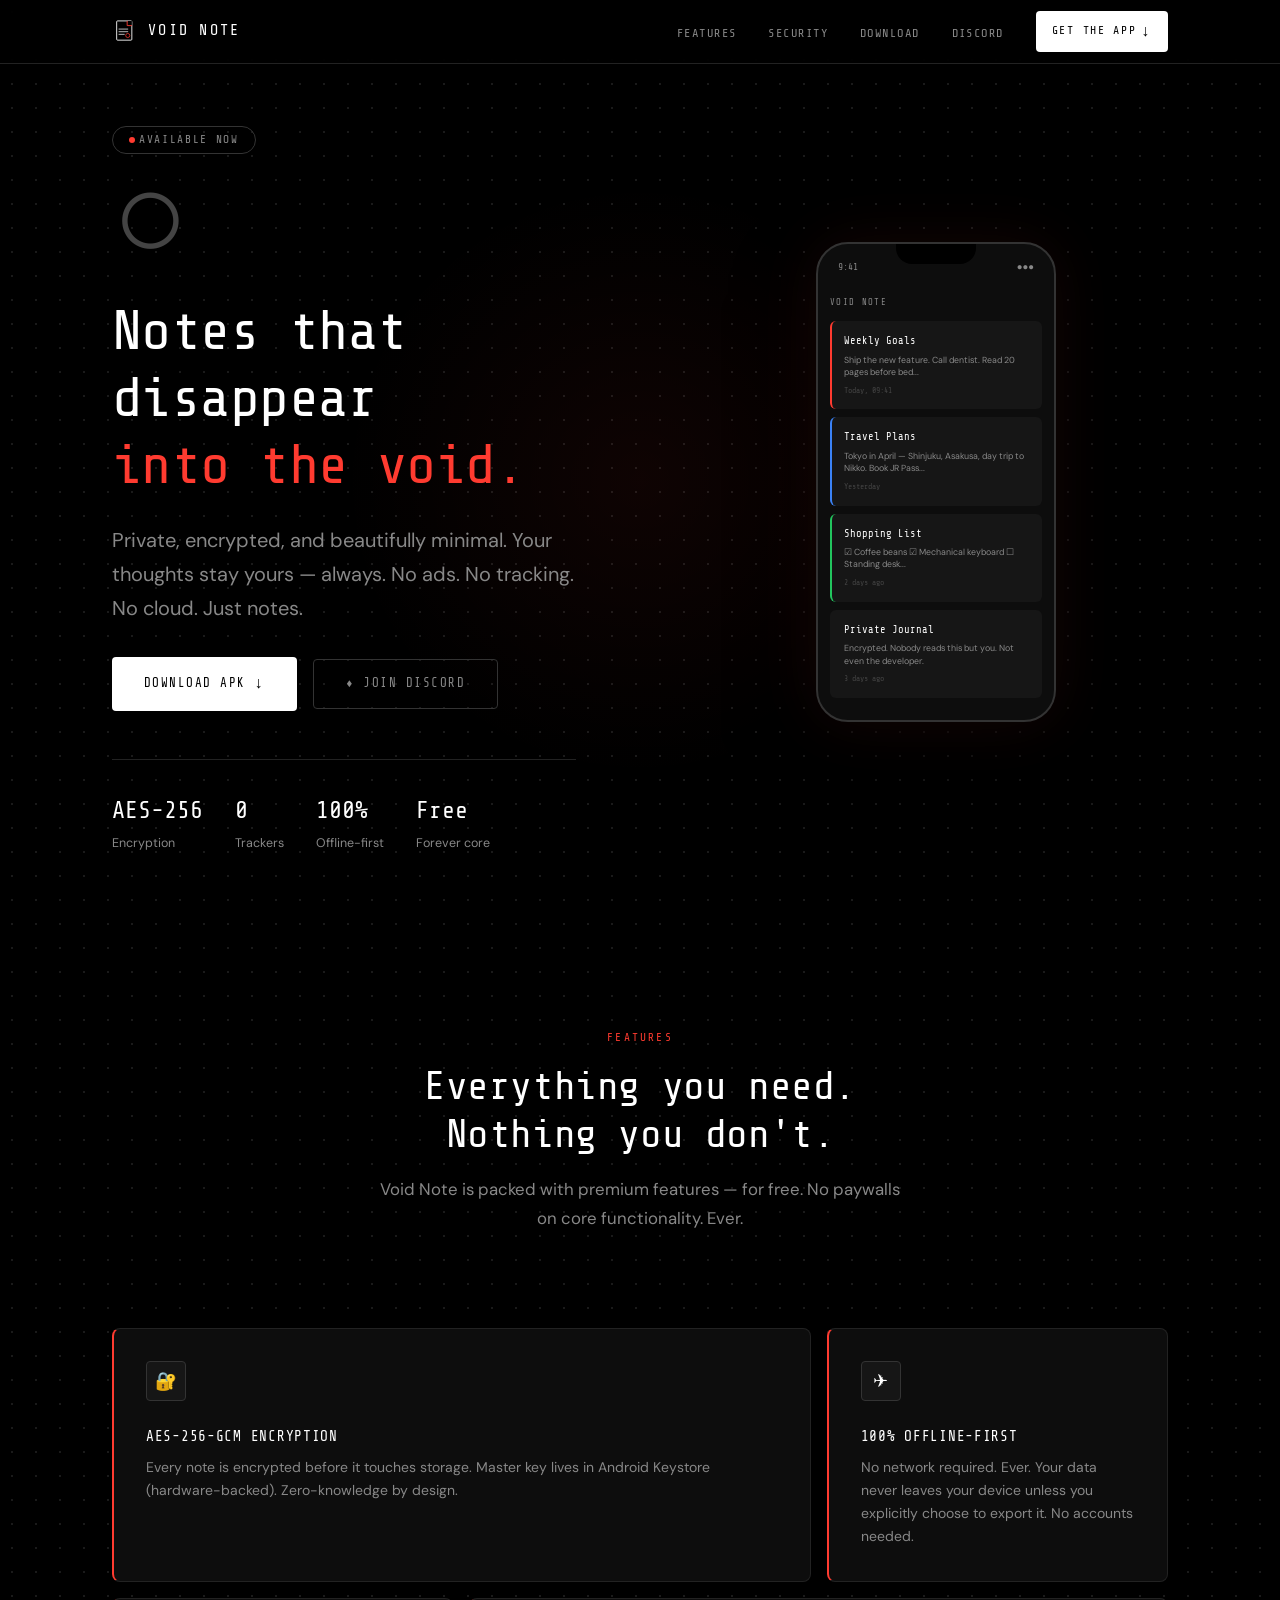
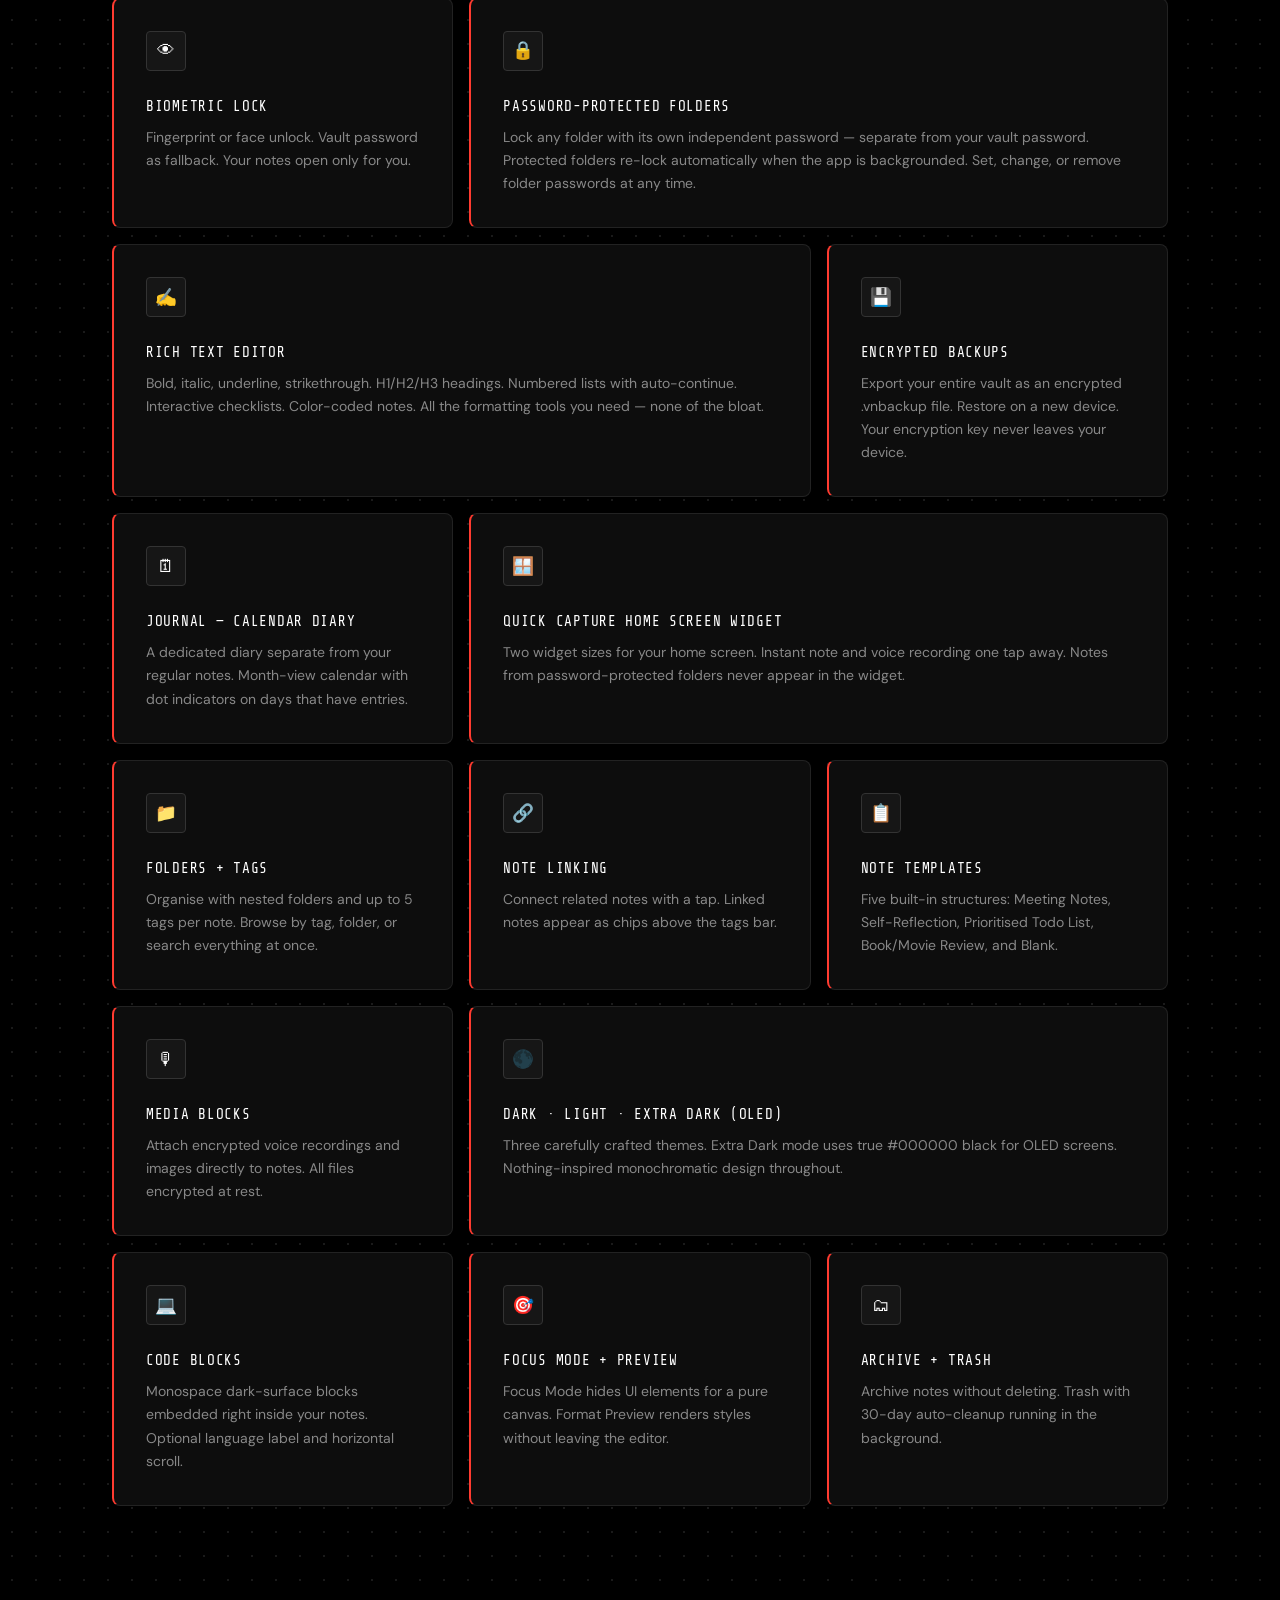
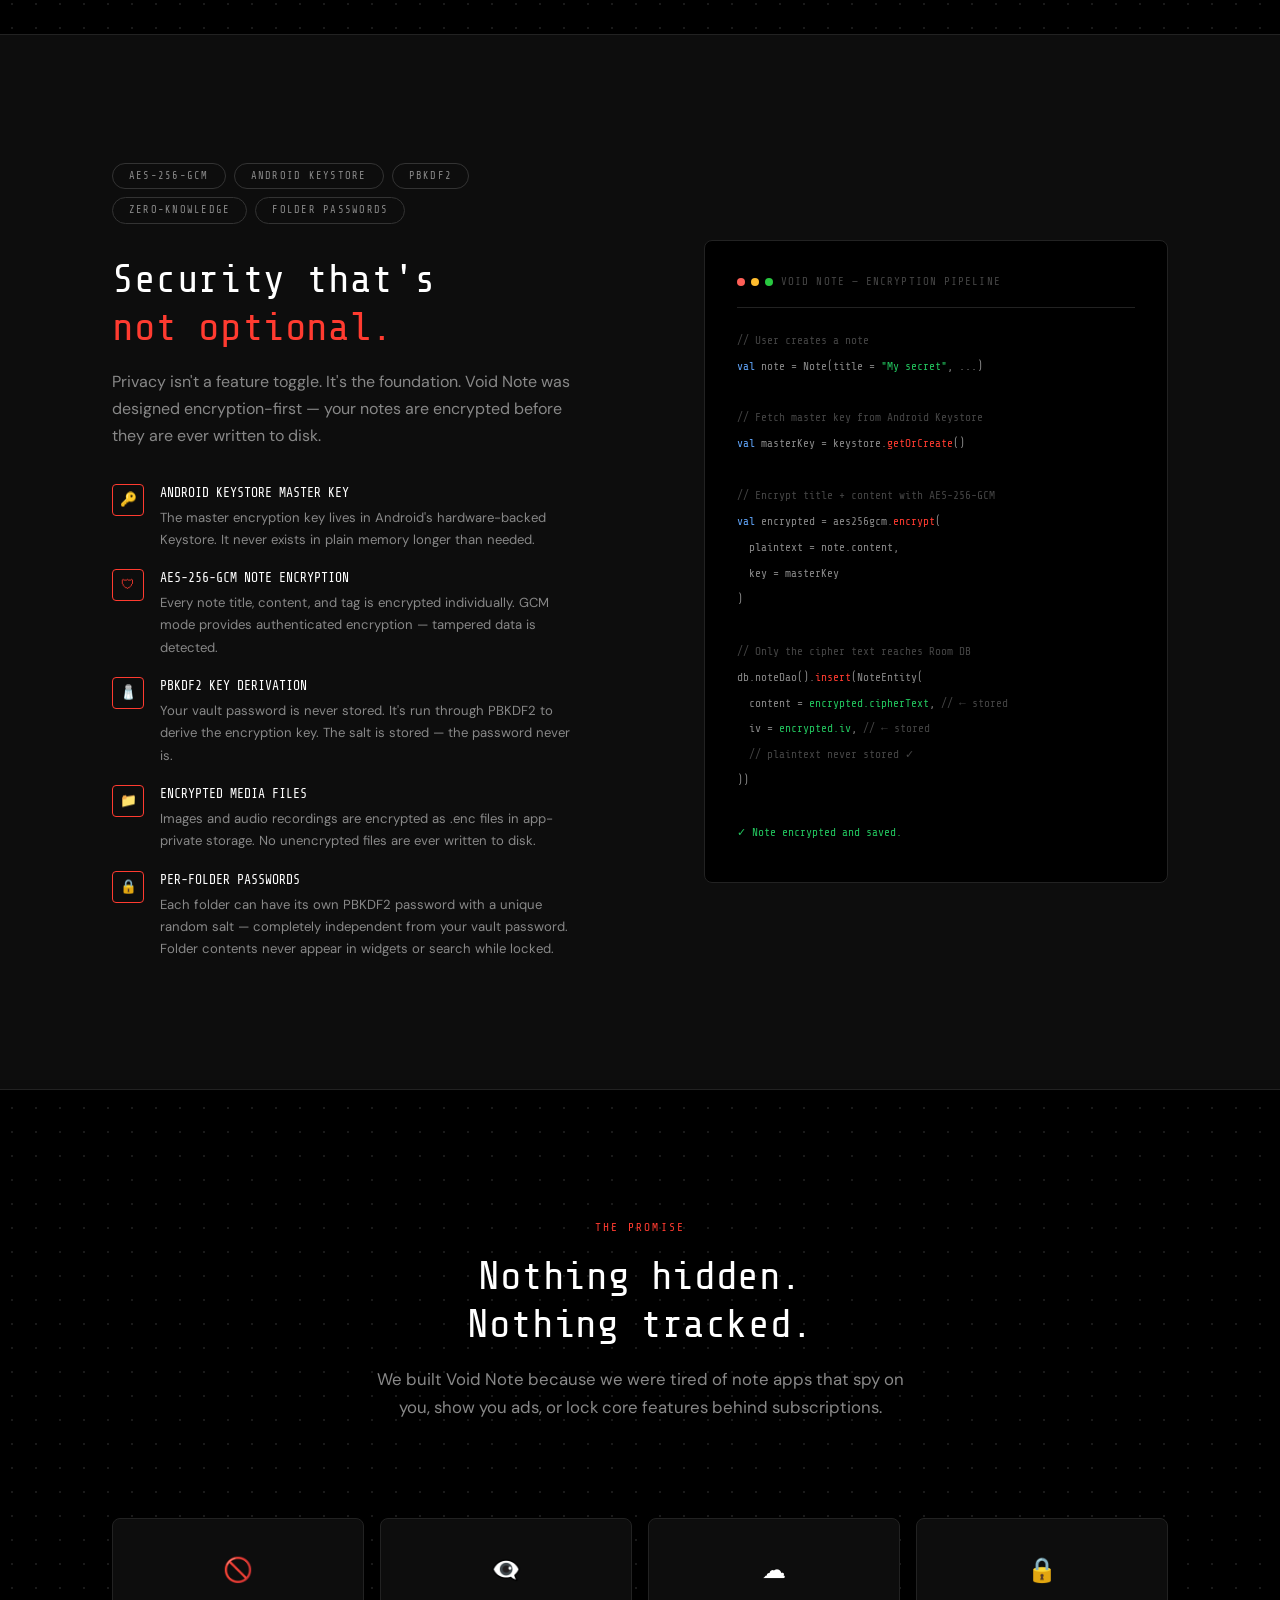
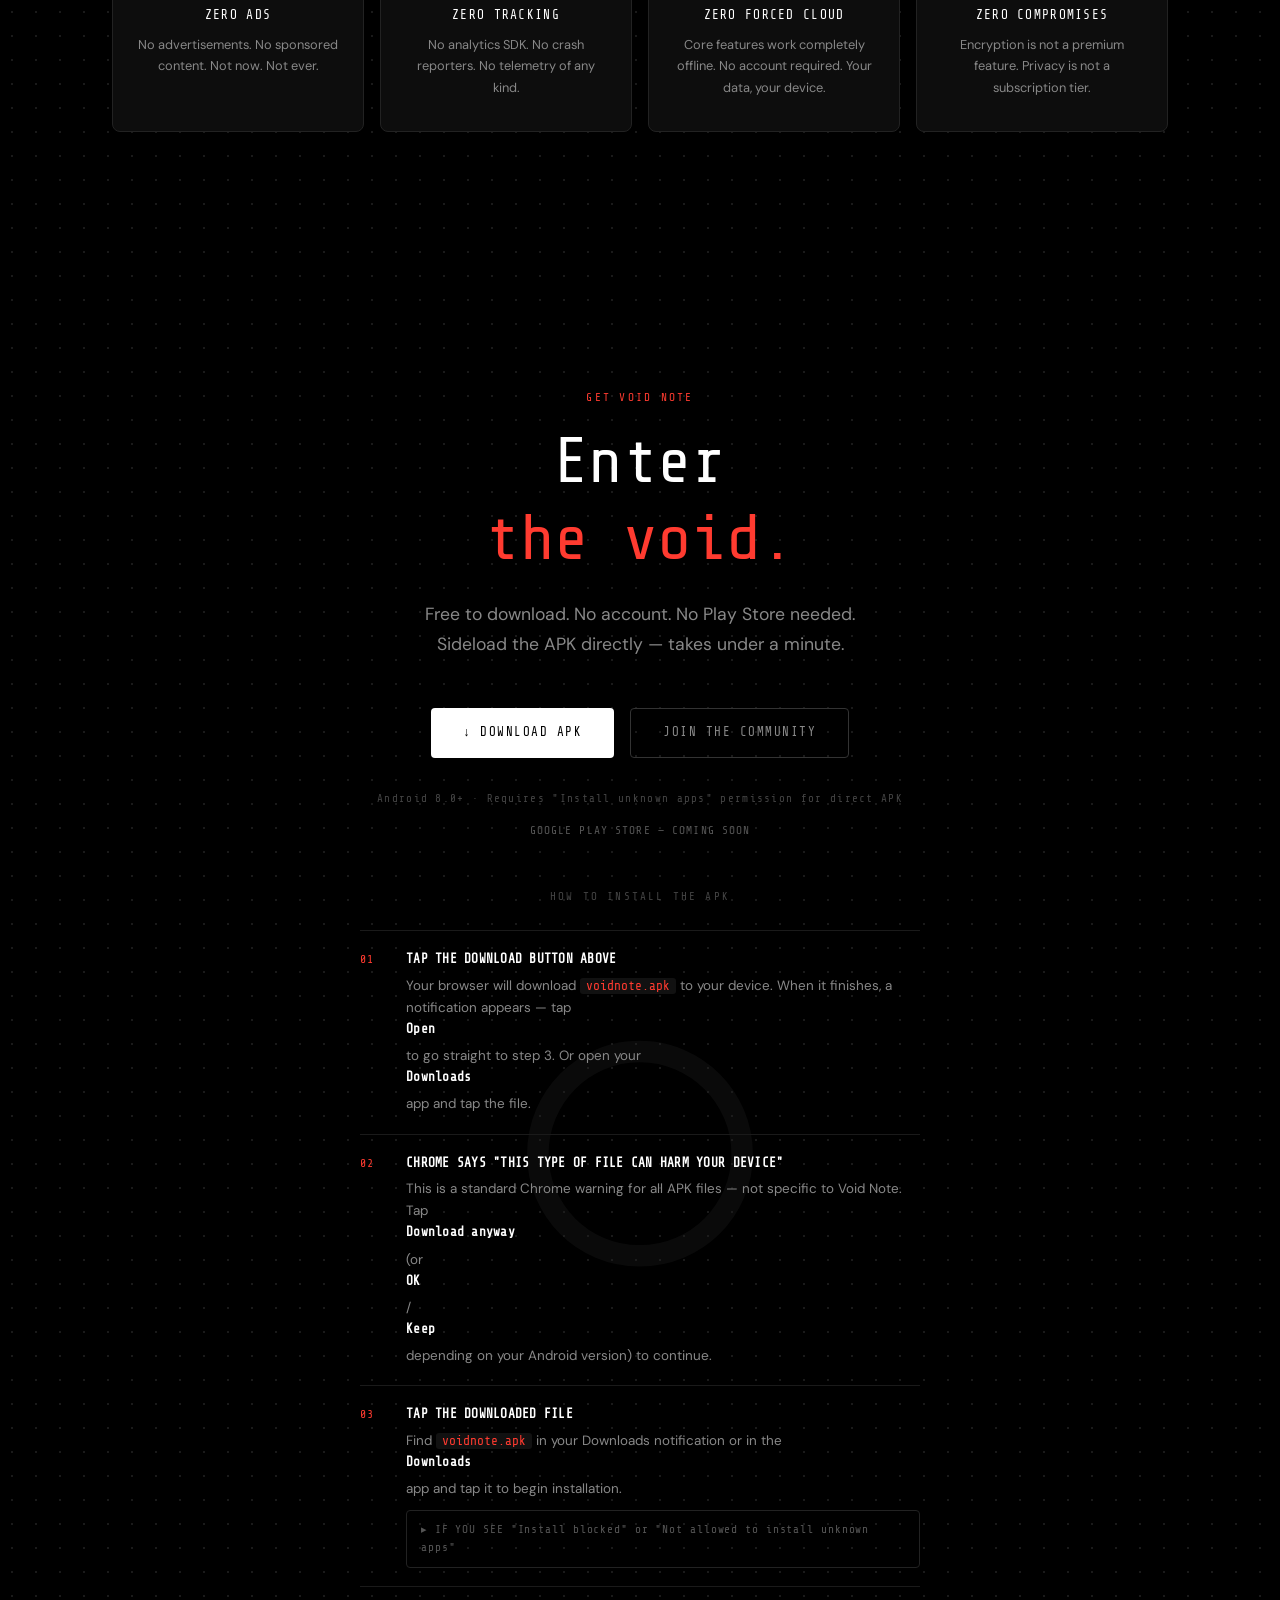
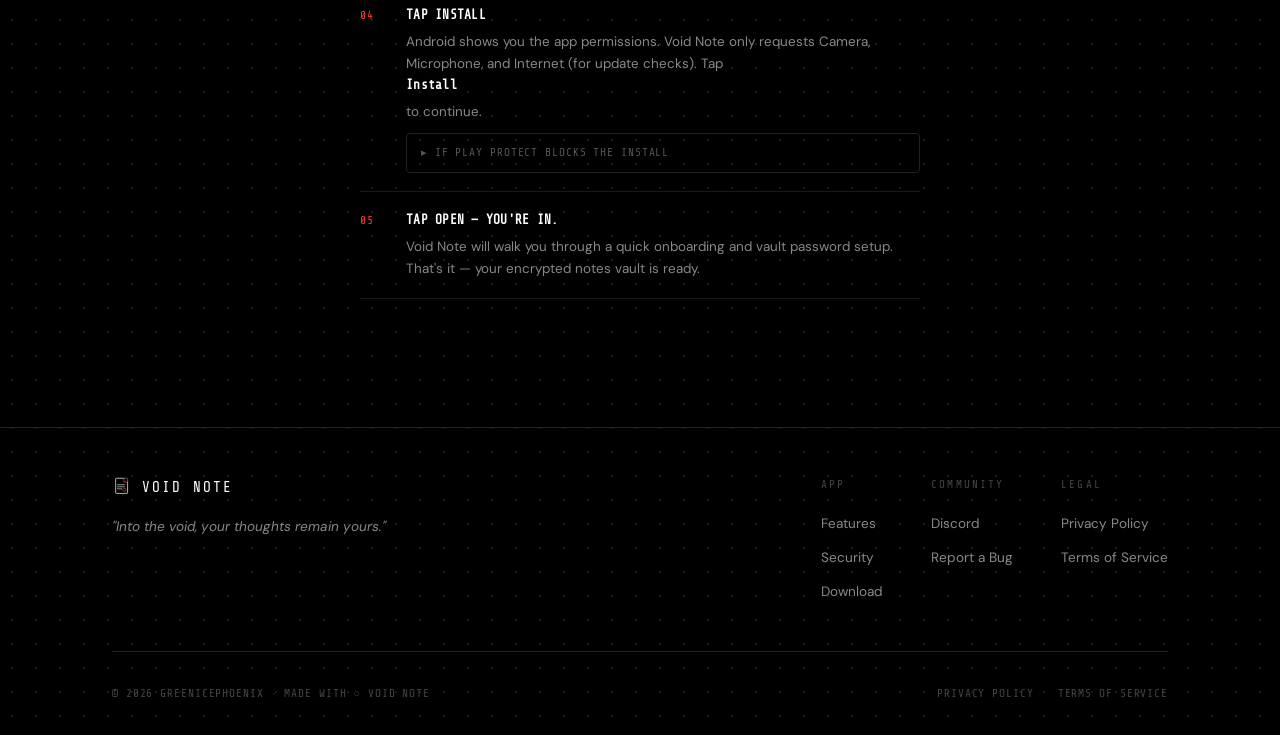
==== commit ac3d687f: "feat: Quick Capture Widget (Sprint 16)" ====
--- a/docs/index.html
+++ b/docs/index.html
@@ -174,7 +174,7 @@
       <li><a href="#security" class="nav__link">SECURITY</a></li>
       <li><a href="#download" class="nav__link">DOWNLOAD</a></li>
       <li>
-        <a href="https://discord.gg/NUZVzE9XGC"
+        <a href="https://discord.gg/WguVY8wmzT"
            class="nav__link"
            target="_blank"
            rel="noopener noreferrer">DISCORD</a>
@@ -236,7 +236,7 @@
         <a href="#download" class="btn btn--primary">
           DOWNLOAD APK <span class="btn__arrow">↓</span>
         </a>
-        <a href="https://discord.gg/NUZVzE9XGC"
+        <a href="https://discord.gg/WguVY8wmzT"
            class="btn btn--ghost"
            target="_blank"
            rel="noopener noreferrer">
@@ -335,8 +335,45 @@
 
     <div class="features__grid">
 
-      <!-- Wide card: Rich text editor -->
       <div class="feature-card feature-card--wide feature-card--highlighted animate-in">
+        <div class="feature-card__icon">🔐</div>
+        <div class="feature-card__title">AES-256-GCM ENCRYPTION</div>
+        <p class="feature-card__desc">
+          Every note is encrypted before it touches storage.
+          Master key lives in Android Keystore (hardware-backed).
+          Zero-knowledge by design.
+        </p>
+      </div>
+
+      <div class="feature-card feature-card--highlighted animate-in">
+        <div class="feature-card__icon">✈</div>
+        <div class="feature-card__title">100% OFFLINE-FIRST</div>
+        <p class="feature-card__desc">
+          No network required. Ever. Your data never leaves your device unless
+          you explicitly choose to export it. No accounts needed.
+        </p>
+      </div>
+
+      <div class="feature-card feature-card--highlighted animate-in">
+        <div class="feature-card__icon">👁</div>
+        <div class="feature-card__title">BIOMETRIC LOCK</div>
+        <p class="feature-card__desc">
+          Fingerprint or face unlock. Vault password as fallback.
+          Your notes open only for you.
+        </p>
+      </div>
+
+      <div class="feature-card feature-card--highlighted feature-card--wide animate-in">
+        <div class="feature-card__icon">🔒</div>
+        <div class="feature-card__title">PASSWORD-PROTECTED FOLDERS</div>
+        <p class="feature-card__desc">
+          Lock any folder with its own independent password — separate from your vault password.
+          Protected folders re-lock automatically when the app is backgrounded.
+          Set, change, or remove folder passwords at any time.
+        </p>
+      </div>
+
+      <div class="feature-card feature-card--highlighted feature-card--wide animate-in">
         <div class="feature-card__icon">✍</div>
         <div class="feature-card__title">RICH TEXT EDITOR</div>
         <p class="feature-card__desc">
@@ -346,29 +383,34 @@
         </p>
       </div>
 
-      <!-- AES Encryption -->
-      <div class="feature-card animate-in">
-        <div class="feature-card__icon">🔐</div>
-        <div class="feature-card__title">AES-256-GCM ENCRYPTION</div>
-        <p class="feature-card__desc">
-          Every note is encrypted before it touches storage.
-          Master key lives in Android Keystore (hardware-backed).
-          Zero-knowledge by design.
-        </p>
-      </div>
-
-      <!-- Biometric -->
-      <div class="feature-card animate-in">
-        <div class="feature-card__icon">👁</div>
-        <div class="feature-card__title">BIOMETRIC LOCK</div>
-        <p class="feature-card__desc">
-          Fingerprint or face unlock. Vault password as fallback.
-          Your notes open only for you.
-        </p>
-      </div>
-
-      <!-- Folders + Tags -->
-      <div class="feature-card animate-in">
+      <div class="feature-card feature-card--highlighted animate-in">
+        <div class="feature-card__icon">💾</div>
+        <div class="feature-card__title">ENCRYPTED BACKUPS</div>
+        <p class="feature-card__desc">
+          Export your entire vault as an encrypted .vnbackup file.
+          Restore on a new device. Your encryption key never leaves your device.
+        </p>
+      </div>
+
+      <div class="feature-card feature-card--highlighted animate-in">
+        <div class="feature-card__icon">🗓</div>
+        <div class="feature-card__title">JOURNAL — CALENDAR DIARY</div>
+        <p class="feature-card__desc">
+          A dedicated diary separate from your regular notes.
+          Month-view calendar with dot indicators on days that have entries.
+        </p>
+      </div>
+
+      <div class="feature-card feature-card--highlighted feature-card--wide animate-in">
+        <div class="feature-card__icon">🪟</div>
+        <div class="feature-card__title">QUICK CAPTURE HOME SCREEN WIDGET</div>
+        <p class="feature-card__desc">
+          Two widget sizes for your home screen. Instant note and voice recording
+          one tap away. Notes from password-protected folders never appear in the widget.
+        </p>
+      </div>
+
+      <div class="feature-card feature-card--highlighted animate-in">
         <div class="feature-card__icon">📁</div>
         <div class="feature-card__title">FOLDERS + TAGS</div>
         <p class="feature-card__desc">
@@ -377,133 +419,66 @@
         </p>
       </div>
 
-      <!-- Media blocks -->
-      <div class="feature-card animate-in">
+      <div class="feature-card feature-card--highlighted animate-in">
+        <div class="feature-card__icon">🔗</div>
+        <div class="feature-card__title">NOTE LINKING</div>
+        <p class="feature-card__desc">
+          Connect related notes with a tap.
+          Linked notes appear as chips above the tags bar.
+        </p>
+      </div>
+
+      <div class="feature-card feature-card--highlighted animate-in">
+        <div class="feature-card__icon">📋</div>
+        <div class="feature-card__title">NOTE TEMPLATES</div>
+        <p class="feature-card__desc">
+          Five built-in structures: Meeting Notes, Self-Reflection,
+          Prioritised Todo List, Book/Movie Review, and Blank.
+        </p>
+      </div>
+
+      <div class="feature-card feature-card--highlighted animate-in">
         <div class="feature-card__icon">🎙</div>
         <div class="feature-card__title">MEDIA BLOCKS</div>
         <p class="feature-card__desc">
           Attach encrypted voice recordings and images directly to notes.
-          Captured from camera or gallery. All files encrypted at rest.
-        </p>
-      </div>
-
-      <!-- Offline-first -->
-      <div class="feature-card animate-in">
-        <div class="feature-card__icon">✈</div>
-        <div class="feature-card__title">100% OFFLINE-FIRST</div>
-        <p class="feature-card__desc">
-          No network required. Ever. Your data never leaves your device unless
-          you explicitly choose to export it. No accounts needed for core features.
-        </p>
-      </div>
-
-      <!-- Wide card: Dark modes -->
-      <div class="feature-card feature-card--wide animate-in">
+          All files encrypted at rest.
+        </p>
+      </div>
+
+      <div class="feature-card feature-card--highlighted feature-card--wide animate-in">
         <div class="feature-card__icon">🌑</div>
         <div class="feature-card__title">DARK · LIGHT · EXTRA DARK (OLED)</div>
         <p class="feature-card__desc">
-          Three carefully crafted themes. Extra Dark mode uses true #000000 black for OLED screens —
-          saves battery and looks stunning. Nothing-inspired monochromatic design throughout.
-          Note color accents (6 colours) add personal touches without breaking the aesthetic.
-        </p>
-      </div>
-
-      <!-- Backup -->
-      <div class="feature-card animate-in">
-        <div class="feature-card__icon">💾</div>
-        <div class="feature-card__title">ENCRYPTED BACKUPS</div>
-        <p class="feature-card__desc">
-          Export your entire vault as an encrypted .vnbackup file.
-          Restore on a new device. Your encryption key never leaves your device.
-        </p>
-      </div>
-
-      <!-- Trash + Archive -->
-      <div class="feature-card animate-in">
+          Three carefully crafted themes. Extra Dark mode uses true #000000 black for OLED screens.
+          Nothing-inspired monochromatic design throughout.
+        </p>
+      </div>
+
+      <div class="feature-card feature-card--highlighted animate-in">
+        <div class="feature-card__icon">💻</div>
+        <div class="feature-card__title">CODE BLOCKS</div>
+        <p class="feature-card__desc">
+          Monospace dark-surface blocks embedded right inside your notes.
+          Optional language label and horizontal scroll.
+        </p>
+      </div>
+
+      <div class="feature-card feature-card--highlighted animate-in">
+        <div class="feature-card__icon">🎯</div>
+        <div class="feature-card__title">FOCUS MODE + PREVIEW</div>
+        <p class="feature-card__desc">
+          Focus Mode hides UI elements for a pure canvas.
+          Format Preview renders styles without leaving the editor.
+        </p>
+      </div>
+
+      <div class="feature-card feature-card--highlighted animate-in">
         <div class="feature-card__icon">🗂</div>
         <div class="feature-card__title">ARCHIVE + TRASH</div>
         <p class="feature-card__desc">
-          Archive notes without deleting. Trash with 30-day auto-cleanup.
-          WorkManager runs the cleanup in the background — no manual purging needed.
-        </p>
-      </div>
-
-      <!-- Sort -->
-      <div class="feature-card animate-in">
-        <div class="feature-card__icon">↕</div>
-        <div class="feature-card__title">SORT &amp; FILTER</div>
-        <p class="feature-card__desc">
-          Sort by last modified, created date, or title A→Z / Z→A.
-          Filter chips for All, Pinned, Folders, and Tags.
-          Sort preference persists across sessions.
-        </p>
-      </div>
-
-      <!-- Gestures + Quick Actions -->
-      <div class="feature-card animate-in">
-        <div class="feature-card__icon">👆</div>
-        <div class="feature-card__title">GESTURES + QUICK ACTIONS</div>
-        <p class="feature-card__desc">
-          Swipe right to pin, swipe left to archive — directly from the list.
-          Long-press any note for instant actions without opening it.
-          Haptic feedback confirms every swipe.
-        </p>
-      </div>
-
-      <!-- Journal — wide card -->
-      <div class="feature-card feature-card--wide animate-in">
-        <div class="feature-card__icon">🗓</div>
-        <div class="feature-card__title">JOURNAL — CALENDAR DIARY</div>
-        <p class="feature-card__desc">
-          A dedicated diary completely separate from your regular notes.
-          Month-view calendar with dot indicators on days that have entries.
-          Tap any day to open or create that day's entry — tap Today to jump straight to now.
-          Flip between consecutive days with prev/next arrows right inside the editor.
-          Navigate to any past month with the month/year picker.
-        </p>
-      </div>
-
-      <!-- Note Linking -->
-      <div class="feature-card animate-in">
-        <div class="feature-card__icon">🔗</div>
-        <div class="feature-card__title">NOTE LINKING</div>
-        <p class="feature-card__desc">
-          Connect related notes with a tap.
-          Linked notes appear as chips above the tags bar — tap to jump, long-press to unlink.
-          Links survive encrypted backups and full restores.
-        </p>
-      </div>
-
-      <!-- Templates -->
-      <div class="feature-card animate-in">
-        <div class="feature-card__icon">📋</div>
-        <div class="feature-card__title">NOTE TEMPLATES</div>
-        <p class="feature-card__desc">
-          Five built-in structures: Meeting Notes, Self-Reflection,
-          Prioritised Todo List, Book/Movie Review, and Blank.
-          Pick from the speed-dial FAB when creating a note.
-        </p>
-      </div>
-
-      <!-- Code Blocks -->
-      <div class="feature-card animate-in">
-        <div class="feature-card__icon">💻</div>
-        <div class="feature-card__title">CODE BLOCKS</div>
-        <p class="feature-card__desc">
-          Monospace dark-surface blocks embedded right inside your notes — always dark regardless of theme.
-          Optional language label. Horizontal scroll for long lines.
-          Autocorrect and autocapitalise disabled inside the block.
-        </p>
-      </div>
-
-      <!-- Focus Mode + Format Preview -->
-      <div class="feature-card animate-in">
-        <div class="feature-card__icon">🎯</div>
-        <div class="feature-card__title">FOCUS MODE + PREVIEW</div>
-        <p class="feature-card__desc">
-          Focus Mode hides every UI element so it's just you and the canvas.
-          Format Preview renders bold, italic, and headings as styled text —
-          see the finished note without leaving the editor.
+          Archive notes without deleting. Trash with 30-day auto-cleanup
+          running in the background.
         </p>
       </div>
 
@@ -527,6 +502,7 @@
           <span class="security__badge">ANDROID KEYSTORE</span>
           <span class="security__badge">PBKDF2</span>
           <span class="security__badge">ZERO-KNOWLEDGE</span>
+          <span class="security__badge">FOLDER PASSWORDS</span>
         </div>
 
         <h2 class="security__title">
@@ -580,6 +556,18 @@
               <p class="security__spec-desc">
                 Images and audio recordings are encrypted as .enc files
                 in app-private storage. No unencrypted files are ever written to disk.
+              </p>
+            </div>
+          </div>
+
+          <div class="security__spec">
+            <div class="security__spec-icon">🔒</div>
+            <div>
+              <div class="security__spec-title">PER-FOLDER PASSWORDS</div>
+              <p class="security__spec-desc">
+                Each folder can have its own PBKDF2 password with a unique random salt —
+                completely independent from your vault password.
+                Folder contents never appear in widgets or search while locked.
               </p>
             </div>
           </div>
@@ -725,7 +713,7 @@
         </a>
 
         <!-- Secondary: community Discord -->
-        <a href="https://discord.gg/NUZVzE9XGC"
+        <a href="https://discord.gg/WguVY8wmzT"
            class="btn btn--ghost"
            target="_blank"
            rel="noopener noreferrer">
@@ -872,7 +860,7 @@
           <p class="footer__col-title">COMMUNITY</p>
           <ul class="footer__col-links" role="list">
             <li>
-              <a href="https://discord.gg/NUZVzE9XGC"
+              <a href="https://discord.gg/WguVY8wmzT"
                  class="footer__col-link"
                  target="_blank"
                  rel="noopener noreferrer">Discord</a>
